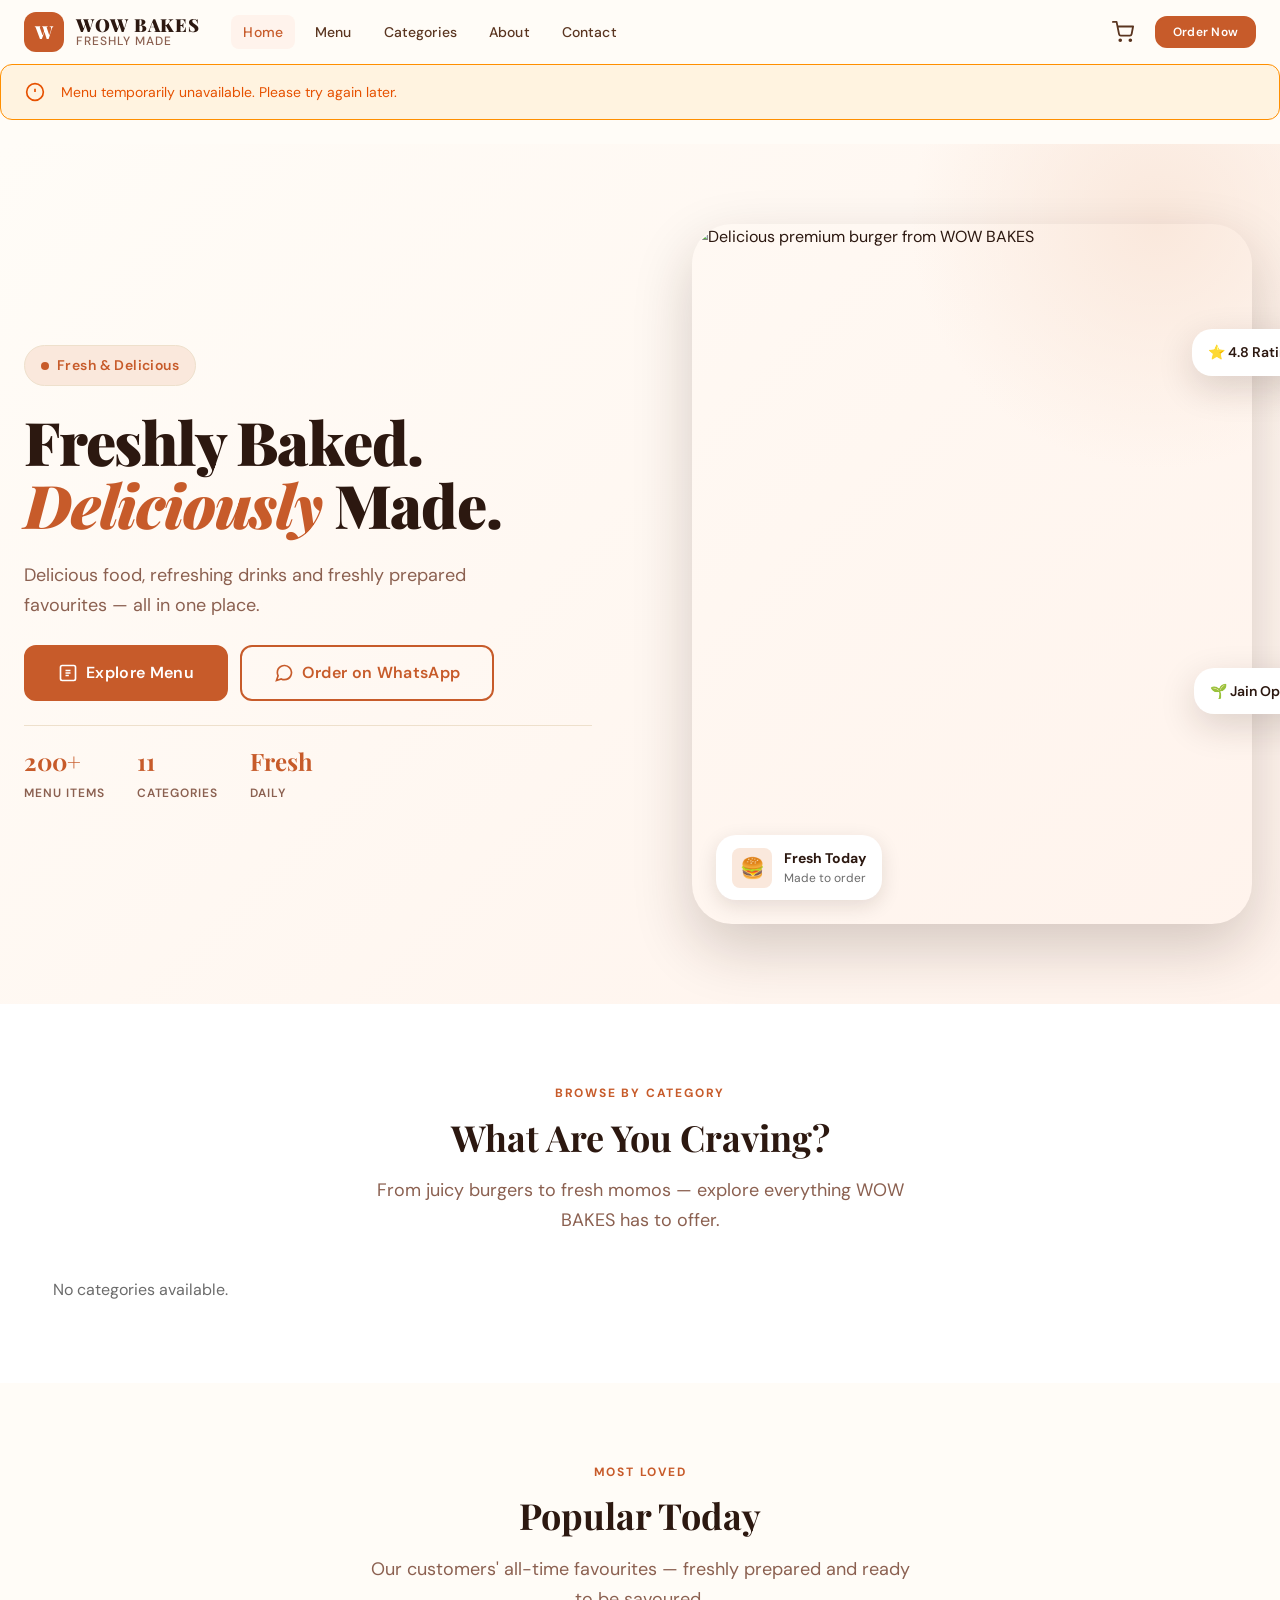
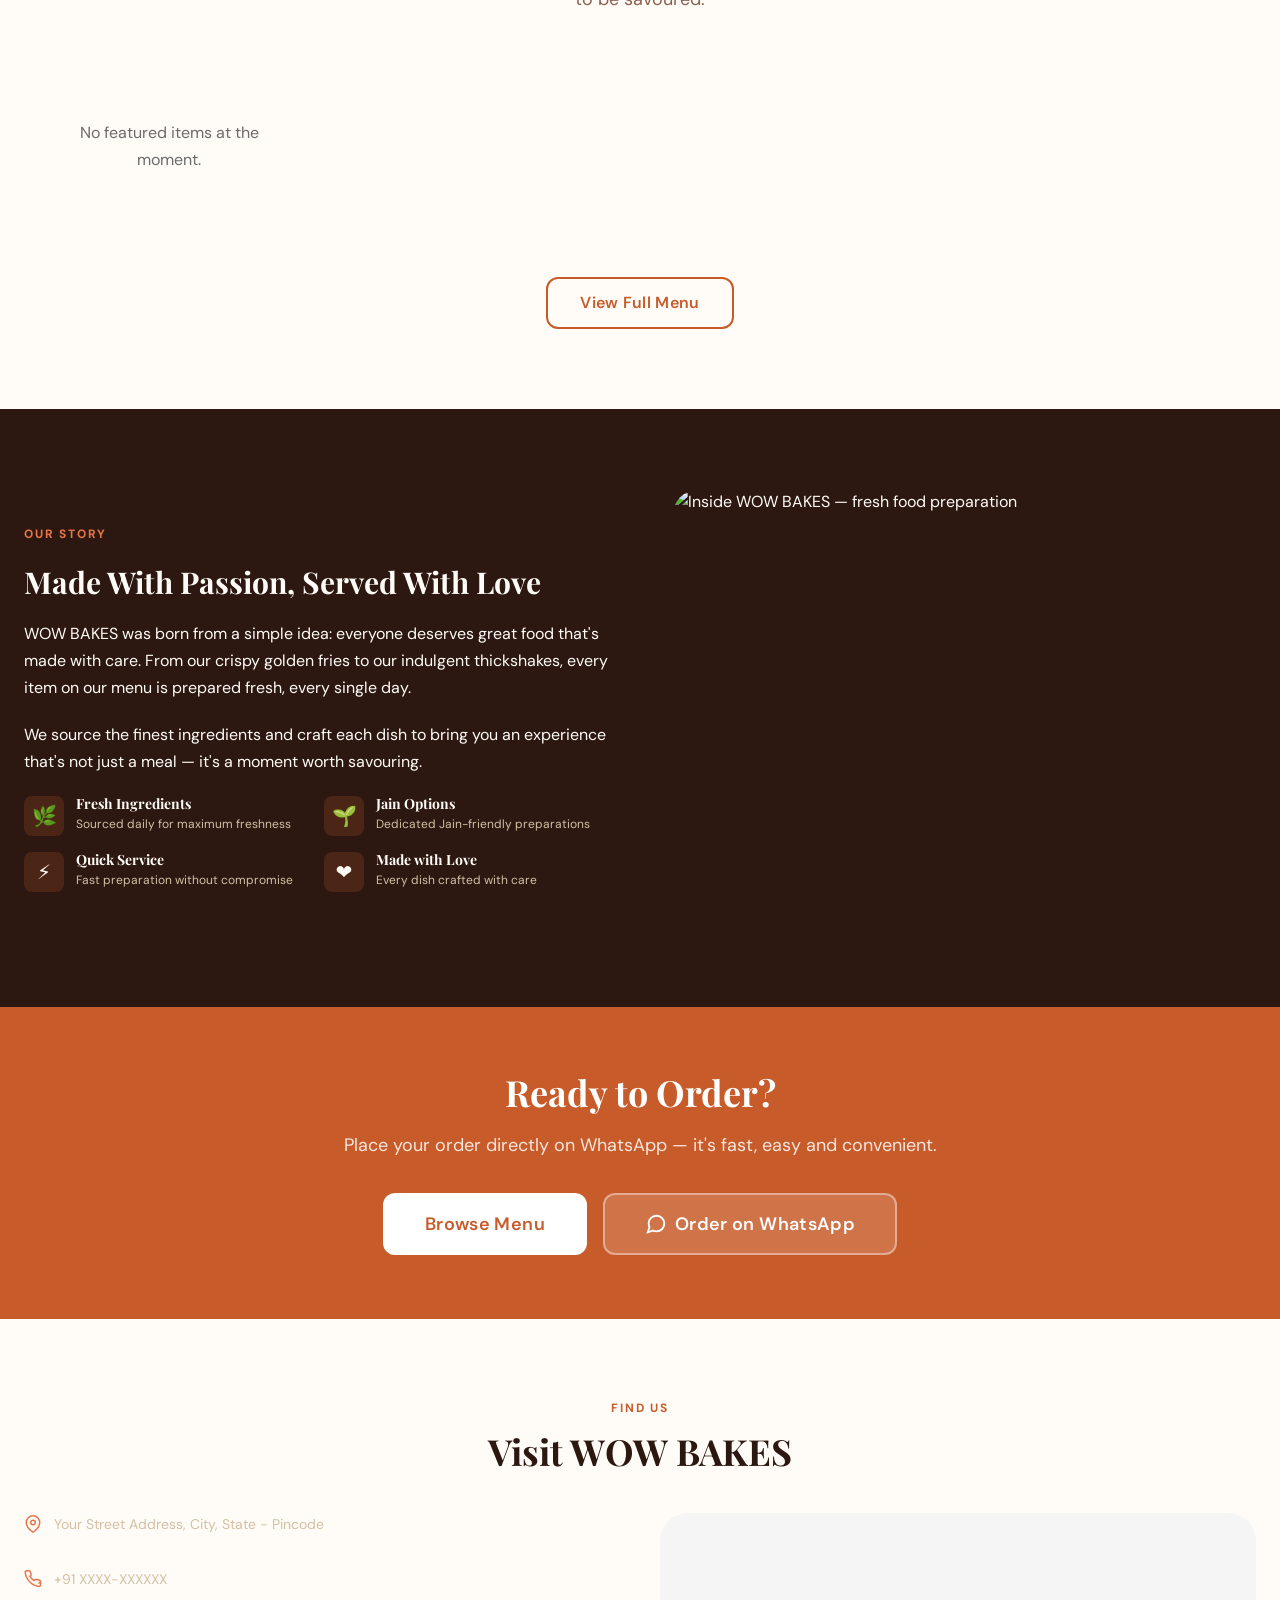
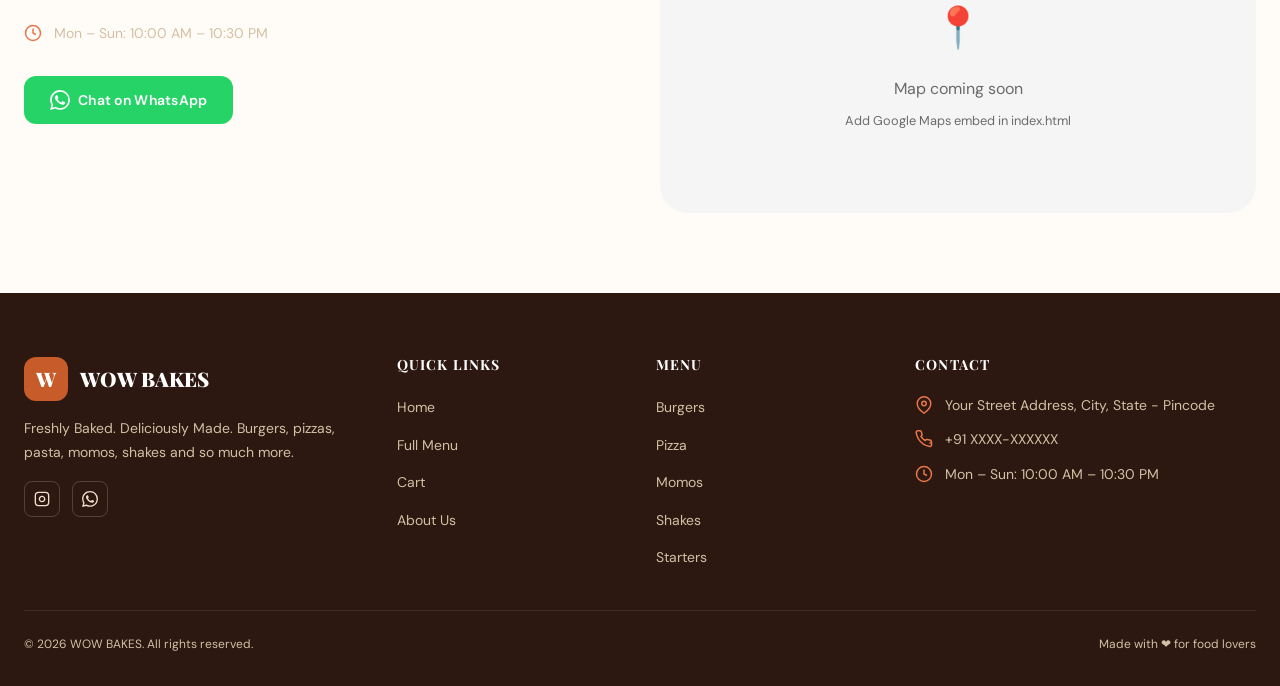
==== index.html @ cf8bf547 "Initial commit — WOW BAKES premium food ordering website - Homepage with hero, featured products, ca" ====
<!DOCTYPE html>
<html lang="en">
<head>
  <meta charset="UTF-8">
  <meta name="viewport" content="width=device-width, initial-scale=1.0">
  <title>WOW BAKES | Fresh Food & Bakery</title>
  <meta name="description" content="Explore delicious burgers, pizzas, pasta, sandwiches, starters, momos, shakes and more at WOW BAKES. Freshly baked and deliciously made.">
  <meta name="theme-color" content="#C75B2A">

  <!-- Open Graph -->
  <meta property="og:title" content="WOW BAKES | Fresh Food & Bakery">
  <meta property="og:description" content="Explore delicious burgers, pizzas, pasta, sandwiches, starters, momos, shakes and more at WOW BAKES.">
  <meta property="og:type" content="restaurant">
  <meta property="og:url" content="https://wowbakes.in">
  <meta property="og:image" content="https://images.unsplash.com/photo-1568901346375-23c9450c58cd?w=1200">
  <meta property="og:site_name" content="WOW BAKES">

  <!-- Twitter Card -->
  <meta name="twitter:card" content="summary_large_image">
  <meta name="twitter:title" content="WOW BAKES | Fresh Food & Bakery">
  <meta name="twitter:description" content="Freshly Baked. Deliciously Made.">

  <!-- Favicon -->
  <link rel="icon" type="image/svg+xml" href="assets/logo/favicon.svg">

  <!-- Preconnect for fonts -->
  <link rel="preconnect" href="https://fonts.googleapis.com">
  <link rel="preconnect" href="https://fonts.gstatic.com" crossorigin>

  <!-- Stylesheets -->
  <link rel="stylesheet" href="css/style.css">
  <link rel="stylesheet" href="css/components.css">
  <link rel="stylesheet" href="css/responsive.css">

  <!-- Structured Data: LocalBusiness -->
  <script type="application/ld+json">
  {
    "@context": "https://schema.org",
    "@type": ["Restaurant", "LocalBusiness"],
    "name": "WOW BAKES",
    "description": "Freshly Baked. Deliciously Made. Explore delicious burgers, pizzas, pasta, sandwiches, starters, momos, shakes and more.",
    "url": "https://wowbakes.in",
    "telephone": "+91XXXXXXXXXX",
    "address": {
      "@type": "PostalAddress",
      "streetAddress": "Your Street Address",
      "addressLocality": "Your City",
      "addressRegion": "Your State",
      "postalCode": "XXXXXX",
      "addressCountry": "IN"
    },
    "openingHoursSpecification": {
      "@type": "OpeningHoursSpecification",
      "dayOfWeek": ["Monday","Tuesday","Wednesday","Thursday","Friday","Saturday","Sunday"],
      "opens": "10:00",
      "closes": "22:30"
    },
    "servesCuisine": ["Indian","Continental","Fast Food"],
    "priceRange": "₹₹",
    "hasMenu": "https://wowbakes.in/menu.html"
  }
  </script>
</head>
<body class="has-bottom-nav">

  <!-- ====================================================
       NAVIGATION
       ==================================================== -->
  <header class="site-header" id="site-header" role="banner">
    <div class="container">
      <nav class="nav-inner" aria-label="Main navigation">

        <!-- Logo -->
        <a href="index.html" class="nav-logo" aria-label="WOW BAKES - Home">
          <div class="nav-logo-mark" aria-hidden="true">W</div>
          <div class="nav-logo-text">
            <span class="nav-logo-name">WOW BAKES</span>
            <span class="nav-logo-tagline">Freshly Made</span>
          </div>
        </a>

        <!-- Desktop Nav Links -->
        <ul class="nav-links" role="list">
          <li><a href="index.html" class="nav-link active" aria-current="page">Home</a></li>
          <li><a href="menu.html" class="nav-link">Menu</a></li>
          <li><a href="menu.html#categories" class="nav-link">Categories</a></li>
          <li><a href="index.html#about" class="nav-link">About</a></li>
          <li><a href="index.html#contact" class="nav-link">Contact</a></li>
        </ul>

        <!-- Nav Actions -->
        <div class="nav-actions">
          <a href="cart.html" class="nav-cart-btn" aria-label="Shopping cart">
            <svg width="22" height="22" viewBox="0 0 24 24" fill="none" stroke="currentColor" stroke-width="2" stroke-linecap="round" stroke-linejoin="round" aria-hidden="true">
              <circle cx="9" cy="21" r="1"/><circle cx="20" cy="21" r="1"/>
              <path d="M1 1h4l2.68 13.39a2 2 0 0 0 2 1.61h9.72a2 2 0 0 0 2-1.61L23 6H6"/>
            </svg>
            <span class="cart-badge" id="nav-cart-count" aria-label="items in cart">0</span>
          </a>
          <a href="menu.html" class="btn btn-primary btn-sm">Order Now</a>
          <!-- Hamburger (mobile) -->
          <button class="hamburger-btn" id="hamburger-btn" aria-label="Open menu" aria-expanded="false" aria-controls="mobile-drawer">
            <span></span><span></span><span></span>
          </button>
        </div>

      </nav>
    </div>
  </header>

  <!-- Mobile Drawer -->
  <div class="mobile-drawer" id="mobile-drawer" role="dialog" aria-modal="true" aria-label="Navigation menu" hidden>
    <div class="mobile-drawer-overlay" id="drawer-overlay"></div>
    <div class="mobile-drawer-panel">
      <button class="mobile-drawer-close" id="drawer-close" aria-label="Close menu">
        <svg width="20" height="20" viewBox="0 0 24 24" fill="none" stroke="currentColor" stroke-width="2" stroke-linecap="round" stroke-linejoin="round"><line x1="18" y1="6" x2="6" y2="18"/><line x1="6" y1="6" x2="18" y2="18"/></svg>
      </button>
      <div style="height: 48px;"></div>
      <a href="index.html" class="mobile-nav-link active">
        <svg width="20" height="20" viewBox="0 0 24 24" fill="none" stroke="currentColor" stroke-width="2"><path d="M3 9l9-7 9 7v11a2 2 0 0 1-2 2H5a2 2 0 0 1-2-2z"/><polyline points="9 22 9 12 15 12 15 22"/></svg>
        Home
      </a>
      <a href="menu.html" class="mobile-nav-link">
        <svg width="20" height="20" viewBox="0 0 24 24" fill="none" stroke="currentColor" stroke-width="2"><path d="M14.5 10c-.83 0-1.5-.67-1.5-1.5v-5c0-.83.67-1.5 1.5-1.5s1.5.67 1.5 1.5v5c0 .83-.67 1.5-1.5 1.5z"/><path d="M20.5 10H19V8.5c0-.83.67-1.5 1.5-1.5s1.5.67 1.5 1.5-.67 1.5-1.5 1.5z"/><path d="M9.5 14.5c.83 0 1.5.67 1.5 1.5v5c0 .83-.67 1.5-1.5 1.5S8 21.83 8 21v-5c0-.83.67-1.5 1.5-1.5z"/><path d="M3.5 14H5v1.5c0 .83-.67 1.5-1.5 1.5S2 16.33 2 15.5 2.67 14 3.5 14z"/><path d="M14 14.5c0-.83.67-1.5 1.5-1.5h5c.83 0 1.5.67 1.5 1.5s-.67 1.5-1.5 1.5h-5c-.83 0-1.5-.67-1.5-1.5z"/><path d="M15.5 19H14v1.5c0 .83.67 1.5 1.5 1.5s1.5-.67 1.5-1.5-.67-1.5-1.5-1.5z"/><path d="M10 9.5C10 8.67 9.33 8 8.5 8h-5C2.67 8 2 8.67 2 9.5S2.67 11 3.5 11h5c.83 0 1.5-.67 1.5-1.5z"/><path d="M8.5 5H10V3.5C10 2.67 9.33 2 8.5 2S7 2.67 7 3.5 7.67 5 8.5 5z"/></svg>
        Menu
      </a>
      <a href="index.html#about" class="mobile-nav-link">
        <svg width="20" height="20" viewBox="0 0 24 24" fill="none" stroke="currentColor" stroke-width="2"><circle cx="12" cy="12" r="10"/><line x1="12" y1="8" x2="12" y2="12"/><line x1="12" y1="16" x2="12.01" y2="16"/></svg>
        About
      </a>
      <div class="mobile-drawer-divider"></div>
      <a href="cart.html" class="mobile-nav-link">
        <svg width="20" height="20" viewBox="0 0 24 24" fill="none" stroke="currentColor" stroke-width="2"><circle cx="9" cy="21" r="1"/><circle cx="20" cy="21" r="1"/><path d="M1 1h4l2.68 13.39a2 2 0 0 0 2 1.61h9.72a2 2 0 0 0 2-1.61L23 6H6"/></svg>
        Cart
      </a>
      <div class="mobile-drawer-divider"></div>
      <a href="menu.html" class="btn btn-primary btn-full" style="margin-top: 8px; justify-content: center;">Order Now</a>
    </div>
  </div>

  <!-- ====================================================
       MAIN CONTENT
       ==================================================== -->
  <main id="main-content">

    <!-- API Error Banner -->
    <div class="api-error-banner container" id="api-error-banner" hidden role="alert" aria-live="polite">
      <svg width="20" height="20" viewBox="0 0 24 24" fill="none" stroke="currentColor" stroke-width="2"><circle cx="12" cy="12" r="10"/><line x1="12" y1="8" x2="12" y2="12"/><line x1="12" y1="16" x2="12.01" y2="16"/></svg>
      <span id="api-error-message">Menu temporarily unavailable. Please try again later.</span>
    </div>

    <!-- ================================================
         HERO SECTION
         ================================================ -->
    <section class="hero section" id="hero" aria-labelledby="hero-heading">
      <div class="container" style="display:contents;">
        <div class="hero-content container" style="grid-column:1; padding-inline:var(--space-6);">
          <div>
            <span class="hero-label">Fresh &amp; Delicious</span>
          </div>
          <h1 class="hero-headline" id="hero-heading">
            Freshly Baked.<br><span>Deliciously</span> Made.
          </h1>
          <p class="hero-subtext">
            Delicious food, refreshing drinks and freshly prepared favourites — all in one place.
          </p>
          <div class="hero-ctas">
            <a href="menu.html" class="btn btn-primary btn-lg">
              <svg width="20" height="20" viewBox="0 0 24 24" fill="none" stroke="currentColor" stroke-width="2" aria-hidden="true"><rect x="3" y="3" width="18" height="18" rx="2"/><path d="M9 9h6M9 12h6M9 15h4"/></svg>
              Explore Menu
            </a>
            <a href="#" class="btn btn-secondary btn-lg" id="hero-whatsapp-btn">
              <svg width="20" height="20" viewBox="0 0 24 24" fill="none" stroke="currentColor" stroke-width="2" aria-hidden="true"><path d="M21 11.5a8.38 8.38 0 0 1-.9 3.8 8.5 8.5 0 0 1-7.6 4.7 8.38 8.38 0 0 1-3.8-.9L3 21l1.9-5.7a8.38 8.38 0 0 1-.9-3.8 8.5 8.5 0 0 1 4.7-7.6 8.38 8.38 0 0 1 3.8-.9h.5a8.48 8.48 0 0 1 8 8v.5z"/></svg>
              Order on WhatsApp
            </a>
          </div>
          <div class="hero-stats">
            <div class="hero-stat">
              <span class="hero-stat-number">200+</span>
              <span class="hero-stat-label">Menu Items</span>
            </div>
            <div class="hero-stat">
              <span class="hero-stat-number">11</span>
              <span class="hero-stat-label">Categories</span>
            </div>
            <div class="hero-stat">
              <span class="hero-stat-number">Fresh</span>
              <span class="hero-stat-label">Daily</span>
            </div>
          </div>
        </div>

        <div class="hero-image-wrap" style="padding-inline:var(--space-6);">
          <div class="hero-image-frame">
            <img
              src="https://images.unsplash.com/photo-1568901346375-23c9450c58cd?w=800&auto=format&fit=crop&q=80"
              alt="Delicious premium burger from WOW BAKES"
              width="560" height="700"
              fetchpriority="high"
            >
            <div class="hero-image-badge" aria-hidden="true">
              <div class="hero-image-badge-icon">🍔</div>
              <div class="hero-image-badge-text">
                <span class="hero-image-badge-main">Fresh Today</span>
                <span class="hero-image-badge-sub">Made to order</span>
              </div>
            </div>
          </div>
          <div class="hero-float-card hero-float-1" aria-hidden="true">⭐ 4.8 Rating</div>
          <div class="hero-float-card hero-float-2" aria-hidden="true">🌱 Jain Options</div>
        </div>
      </div>
    </section>

    <!-- ================================================
         FEATURED CATEGORIES
         ================================================ -->
    <section class="section categories-section" id="categories" aria-labelledby="categories-heading">
      <div class="container">
        <div class="section-header reveal">
          <span class="section-label">Browse by Category</span>
          <h2 id="categories-heading">What Are You Craving?</h2>
          <p>From juicy burgers to fresh momos — explore everything WOW BAKES has to offer.</p>
        </div>

        <!-- Category grid populated by JS -->
        <div class="categories-grid" id="home-categories-grid" aria-label="Menu categories" role="list">
          <!-- Skeleton cards -->
          <div class="skeleton skeleton-card" style="aspect-ratio:3/4;" aria-hidden="true"></div>
          <div class="skeleton skeleton-card" style="aspect-ratio:3/4;" aria-hidden="true"></div>
          <div class="skeleton skeleton-card" style="aspect-ratio:3/4;" aria-hidden="true"></div>
          <div class="skeleton skeleton-card" style="aspect-ratio:3/4;" aria-hidden="true"></div>
          <div class="skeleton skeleton-card" style="aspect-ratio:3/4;" aria-hidden="true"></div>
        </div>
      </div>
    </section>

    <!-- ================================================
         FEATURED PRODUCTS
         ================================================ -->
    <section class="section featured-section" id="popular" aria-labelledby="popular-heading">
      <div class="container">
        <div class="section-header reveal">
          <span class="section-label">Most Loved</span>
          <h2 id="popular-heading">Popular Today</h2>
          <p>Our customers' all-time favourites — freshly prepared and ready to be savoured.</p>
        </div>

        <div class="products-grid" id="featured-products-grid" aria-label="Featured products">
          <!-- Populated by JS -->
          <div class="skeleton skeleton-card" aria-hidden="true"></div>
          <div class="skeleton skeleton-card" aria-hidden="true"></div>
          <div class="skeleton skeleton-card" aria-hidden="true"></div>
          <div class="skeleton skeleton-card" aria-hidden="true"></div>
        </div>

        <div style="text-align:center; margin-top: var(--space-10);">
          <a href="menu.html" class="btn btn-secondary btn-lg">View Full Menu</a>
        </div>
      </div>
    </section>

    <!-- ================================================
         ABOUT STRIP
         ================================================ -->
    <section class="about-strip section" id="about" aria-labelledby="about-heading">
      <div class="container">
        <div class="about-content">
          <div class="about-text reveal">
            <span class="section-label">Our Story</span>
            <h2 id="about-heading">Made With Passion, Served With Love</h2>
            <p>
              WOW BAKES was born from a simple idea: everyone deserves great food that's
              made with care. From our crispy golden fries to our indulgent thickshakes,
              every item on our menu is prepared fresh, every single day.
            </p>
            <p>
              We source the finest ingredients and craft each dish to bring you an experience
              that's not just a meal — it's a moment worth savouring.
            </p>
            <div class="about-features">
              <div class="about-feature">
                <div class="about-feature-icon">🌿</div>
                <div class="about-feature-text">
                  <h4>Fresh Ingredients</h4>
                  <p>Sourced daily for maximum freshness</p>
                </div>
              </div>
              <div class="about-feature">
                <div class="about-feature-icon">🌱</div>
                <div class="about-feature-text">
                  <h4>Jain Options</h4>
                  <p>Dedicated Jain-friendly preparations</p>
                </div>
              </div>
              <div class="about-feature">
                <div class="about-feature-icon">⚡</div>
                <div class="about-feature-text">
                  <h4>Quick Service</h4>
                  <p>Fast preparation without compromise</p>
                </div>
              </div>
              <div class="about-feature">
                <div class="about-feature-icon">❤️</div>
                <div class="about-feature-text">
                  <h4>Made with Love</h4>
                  <p>Every dish crafted with care</p>
                </div>
              </div>
            </div>
          </div>
          <div class="about-image reveal reveal-delay-2">
            <img
              src="https://images.unsplash.com/photo-1555396273-367ea4eb4db5?w=700&auto=format&fit=crop&q=80"
              alt="Inside WOW BAKES — fresh food preparation"
              width="560" height="420"
              loading="lazy"
            >
          </div>
        </div>
      </div>
    </section>

    <!-- ================================================
         CTA BANNER
         ================================================ -->
    <section class="cta-banner" aria-label="Order on WhatsApp">
      <div class="container">
        <h2 class="reveal">Ready to Order?</h2>
        <p class="reveal reveal-delay-1">
          Place your order directly on WhatsApp — it's fast, easy and convenient.
        </p>
        <div class="reveal reveal-delay-2" style="display:flex; gap:1rem; justify-content:center; flex-wrap:wrap;">
          <a href="menu.html" class="btn btn-white btn-xl">Browse Menu</a>
          <a href="#" class="btn btn-dark btn-xl" id="cta-whatsapp-btn" style="background:rgba(255,255,255,0.15); color:#fff; border-color:rgba(255,255,255,0.4);">
            <svg width="22" height="22" viewBox="0 0 24 24" fill="none" stroke="currentColor" stroke-width="2" aria-hidden="true"><path d="M21 11.5a8.38 8.38 0 0 1-.9 3.8 8.5 8.5 0 0 1-7.6 4.7 8.38 8.38 0 0 1-3.8-.9L3 21l1.9-5.7a8.38 8.38 0 0 1-.9-3.8 8.5 8.5 0 0 1 4.7-7.6 8.38 8.38 0 0 1 3.8-.9h.5a8.48 8.48 0 0 1 8 8v.5z"/></svg>
            Order on WhatsApp
          </a>
        </div>
      </div>
    </section>

    <!-- ================================================
         CONTACT / LOCATION
         ================================================ -->
    <section class="section" id="contact" aria-labelledby="contact-heading" style="background: var(--cream-light);">
      <div class="container">
        <div class="section-header reveal">
          <span class="section-label">Find Us</span>
          <h2 id="contact-heading">Visit WOW BAKES</h2>
        </div>
        <div style="display:grid; grid-template-columns: 1fr 1fr; gap: var(--space-10); align-items:start;">
          <div class="reveal" style="display:flex; flex-direction:column; gap:var(--space-5);">
            <div class="footer-contact-item">
              <svg class="footer-contact-icon" viewBox="0 0 24 24" fill="none" stroke="currentColor" stroke-width="2"><path d="M21 10c0 7-9 13-9 13s-9-6-9-13a9 9 0 0 1 18 0z"/><circle cx="12" cy="10" r="3"/></svg>
              <span id="contact-address">Your Address Here</span>
            </div>
            <div class="footer-contact-item">
              <svg class="footer-contact-icon" viewBox="0 0 24 24" fill="none" stroke="currentColor" stroke-width="2"><path d="M22 16.92v3a2 2 0 0 1-2.18 2 19.79 19.79 0 0 1-8.63-3.07A19.5 19.5 0 0 1 4.69 12 19.79 19.79 0 0 1 1.61 3.18 2 2 0 0 1 3.6 1h3a2 2 0 0 1 2 1.72c.127.96.361 1.903.7 2.81a2 2 0 0 1-.45 2.11L7.91 8.6a16 16 0 0 0 5.49 5.49l.94-.94a2 2 0 0 1 2.11-.45c.907.339 1.85.573 2.81.7A2 2 0 0 1 21 16.92z"/></svg>
              <a href="tel:+91XXXXXXXXXX" id="contact-phone">+91 XXXX-XXXXXX</a>
            </div>
            <div class="footer-contact-item">
              <svg class="footer-contact-icon" viewBox="0 0 24 24" fill="none" stroke="currentColor" stroke-width="2"><circle cx="12" cy="12" r="10"/><polyline points="12 6 12 12 16 14"/></svg>
              <span id="contact-hours">Mon–Sun: 10:00 AM – 10:30 PM</span>
            </div>
            <a href="#" class="btn btn-whatsapp" id="contact-whatsapp-btn" style="width:fit-content;">
              <svg width="20" height="20" viewBox="0 0 24 24" fill="currentColor" aria-hidden="true"><path d="M17.472 14.382c-.297-.149-1.758-.867-2.03-.967-.273-.099-.471-.148-.67.15-.197.297-.767.966-.94 1.164-.173.199-.347.223-.644.075-.297-.15-1.255-.463-2.39-1.475-.883-.788-1.48-1.761-1.653-2.059-.173-.297-.018-.458.13-.606.134-.133.298-.347.446-.52.149-.174.198-.298.298-.497.099-.198.05-.371-.025-.52-.075-.149-.669-1.612-.916-2.207-.242-.579-.487-.5-.669-.51-.173-.008-.371-.01-.57-.01-.198 0-.52.074-.792.372-.272.297-1.04 1.016-1.04 2.479 0 1.462 1.065 2.875 1.213 3.074.149.198 2.096 3.2 5.077 4.487.709.306 1.262.489 1.694.625.712.227 1.36.195 1.871.118.571-.085 1.758-.719 2.006-1.413.248-.694.248-1.289.173-1.413-.074-.124-.272-.198-.57-.347m-5.421 7.403h-.004a9.87 9.87 0 0 1-5.031-1.378l-.361-.214-3.741.982.998-3.648-.235-.374a9.86 9.86 0 0 1-1.51-5.26c.001-5.45 4.436-9.884 9.888-9.884 2.64 0 5.122 1.03 6.988 2.898a9.825 9.825 0 0 1 2.893 6.994c-.003 5.45-4.437 9.884-9.885 9.884m8.413-18.297A11.815 11.815 0 0 0 12.05 0C5.495 0 .16 5.335.157 11.892c0 2.096.547 4.142 1.588 5.945L.057 24l6.305-1.654a11.882 11.882 0 0 0 5.683 1.448h.005c6.554 0 11.89-5.335 11.893-11.893a11.821 11.821 0 0 0-3.48-8.413z"/></svg>
              Chat on WhatsApp
            </a>
          </div>
          <div class="reveal reveal-delay-2" style="border-radius:var(--radius-xl); overflow:hidden; height:300px; background:var(--grey-light); display:flex; align-items:center; justify-content:center; color:var(--grey-text);">
            <!-- Replace with Google Maps embed -->
            <div style="text-align:center; padding: 2rem;">
              <div style="font-size:40px; margin-bottom:1rem;">📍</div>
              <p style="color:var(--grey-text);">Map coming soon</p>
              <p style="font-size:0.8rem; color:var(--grey-text); margin-top:0.5rem;">Add Google Maps embed in index.html</p>
            </div>
          </div>
        </div>
      </div>
    </section>

  </main>

  <!-- ====================================================
       FOOTER
       ==================================================== -->
  <footer class="site-footer" id="site-footer" role="contentinfo">
    <div class="container">
      <div class="footer-grid">
        <div class="footer-brand">
          <div class="footer-logo">
            <div class="footer-logo-mark" aria-hidden="true">W</div>
            <span class="footer-logo-name">WOW BAKES</span>
          </div>
          <p class="footer-description">
            Freshly Baked. Deliciously Made. Burgers, pizzas, pasta, momos, shakes and so much more.
          </p>
          <div class="footer-social" aria-label="Social media links">
            <a href="#" class="footer-social-link" aria-label="Instagram" id="footer-instagram">
              <svg width="16" height="16" viewBox="0 0 24 24" fill="none" stroke="currentColor" stroke-width="2"><rect x="2" y="2" width="20" height="20" rx="5" ry="5"/><path d="M16 11.37A4 4 0 1 1 12.63 8 4 4 0 0 1 16 11.37z"/><line x1="17.5" y1="6.5" x2="17.51" y2="6.5"/></svg>
            </a>
            <a href="#" class="footer-social-link" aria-label="WhatsApp" id="footer-whatsapp">
              <svg width="16" height="16" viewBox="0 0 24 24" fill="currentColor"><path d="M17.472 14.382c-.297-.149-1.758-.867-2.03-.967-.273-.099-.471-.148-.67.15-.197.297-.767.966-.94 1.164-.173.199-.347.223-.644.075-.297-.15-1.255-.463-2.39-1.475-.883-.788-1.48-1.761-1.653-2.059-.173-.297-.018-.458.13-.606.134-.133.298-.347.446-.52.149-.174.198-.298.298-.497.099-.198.05-.371-.025-.52-.075-.149-.669-1.612-.916-2.207-.242-.579-.487-.5-.669-.51-.173-.008-.371-.01-.57-.01-.198 0-.52.074-.792.372-.272.297-1.04 1.016-1.04 2.479 0 1.462 1.065 2.875 1.213 3.074.149.198 2.096 3.2 5.077 4.487.709.306 1.262.489 1.694.625.712.227 1.36.195 1.871.118.571-.085 1.758-.719 2.006-1.413.248-.694.248-1.289.173-1.413-.074-.124-.272-.198-.57-.347m-5.421 7.403h-.004a9.87 9.87 0 0 1-5.031-1.378l-.361-.214-3.741.982.998-3.648-.235-.374a9.86 9.86 0 0 1-1.51-5.26c.001-5.45 4.436-9.884 9.888-9.884 2.64 0 5.122 1.03 6.988 2.898a9.825 9.825 0 0 1 2.893 6.994c-.003 5.45-4.437 9.884-9.885 9.884m8.413-18.297A11.815 11.815 0 0 0 12.05 0C5.495 0 .16 5.335.157 11.892c0 2.096.547 4.142 1.588 5.945L.057 24l6.305-1.654a11.882 11.882 0 0 0 5.683 1.448h.005c6.554 0 11.89-5.335 11.893-11.893a11.821 11.821 0 0 0-3.48-8.413z"/></svg>
            </a>
          </div>
        </div>

        <div class="footer-col">
          <h4>Quick Links</h4>
          <nav aria-label="Footer navigation">
            <ul class="footer-links" role="list">
              <li><a href="index.html">Home</a></li>
              <li><a href="menu.html">Full Menu</a></li>
              <li><a href="cart.html">Cart</a></li>
              <li><a href="index.html#about">About Us</a></li>
            </ul>
          </nav>
        </div>

        <div class="footer-col">
          <h4>Menu</h4>
          <nav aria-label="Menu categories">
            <ul class="footer-links" role="list">
              <li><a href="menu.html?category=Burgers">Burgers</a></li>
              <li><a href="menu.html?category=Pizza">Pizza</a></li>
              <li><a href="menu.html?category=Momos">Momos</a></li>
              <li><a href="menu.html?category=Milkshakes">Shakes</a></li>
              <li><a href="menu.html?category=Starters">Starters</a></li>
            </ul>
          </nav>
        </div>

        <div class="footer-col">
          <h4>Contact</h4>
          <address style="font-style:normal;">
            <div class="footer-contact-item">
              <svg class="footer-contact-icon" viewBox="0 0 24 24" fill="none" stroke="currentColor" stroke-width="2"><path d="M21 10c0 7-9 13-9 13s-9-6-9-13a9 9 0 0 1 18 0z"/><circle cx="12" cy="10" r="3"/></svg>
              <span id="footer-address">Your Address</span>
            </div>
            <div class="footer-contact-item">
              <svg class="footer-contact-icon" viewBox="0 0 24 24" fill="none" stroke="currentColor" stroke-width="2"><path d="M22 16.92v3a2 2 0 0 1-2.18 2 19.79 19.79 0 0 1-8.63-3.07A19.5 19.5 0 0 1 4.69 12 19.79 19.79 0 0 1 1.61 3.18 2 2 0 0 1 3.6 1h3a2 2 0 0 1 2 1.72c.127.96.361 1.903.7 2.81a2 2 0 0 1-.45 2.11L7.91 8.6a16 16 0 0 0 5.49 5.49l.94-.94a2 2 0 0 1 2.11-.45c.907.339 1.85.573 2.81.7A2 2 0 0 1 21 16.92z"/></svg>
              <a href="tel:+91XXXXXXXXXX" id="footer-phone">+91 XXXX-XXXXXX</a>
            </div>
            <div class="footer-contact-item">
              <svg class="footer-contact-icon" viewBox="0 0 24 24" fill="none" stroke="currentColor" stroke-width="2"><circle cx="12" cy="12" r="10"/><polyline points="12 6 12 12 16 14"/></svg>
              <span id="footer-hours">Mon–Sun: 10:00 AM – 10:30 PM</span>
            </div>
          </address>
        </div>
      </div>

      <div class="footer-divider"></div>
      <div class="footer-bottom">
        <span>© <span id="footer-year">2025</span> WOW BAKES. All rights reserved.</span>
        <span>Made with ❤️ for food lovers</span>
      </div>
    </div>
  </footer>

  <!-- Mobile Bottom Navigation -->
  <nav class="mobile-bottom-nav" aria-label="Mobile navigation">
    <div class="mobile-bottom-nav-inner">
      <a href="index.html" class="mobile-nav-item active" aria-current="page" aria-label="Home">
        <svg viewBox="0 0 24 24" fill="none" stroke="currentColor" stroke-width="2"><path d="M3 9l9-7 9 7v11a2 2 0 0 1-2 2H5a2 2 0 0 1-2-2z"/><polyline points="9 22 9 12 15 12 15 22"/></svg>
        Home
      </a>
      <a href="menu.html" class="mobile-nav-item" aria-label="Menu">
        <svg viewBox="0 0 24 24" fill="none" stroke="currentColor" stroke-width="2"><line x1="8" y1="6" x2="21" y2="6"/><line x1="8" y1="12" x2="21" y2="12"/><line x1="8" y1="18" x2="21" y2="18"/><line x1="3" y1="6" x2="3.01" y2="6"/><line x1="3" y1="12" x2="3.01" y2="12"/><line x1="3" y1="18" x2="3.01" y2="18"/></svg>
        Menu
      </a>
      <a href="menu.html" class="mobile-nav-item" aria-label="Search">
        <svg viewBox="0 0 24 24" fill="none" stroke="currentColor" stroke-width="2"><circle cx="11" cy="11" r="8"/><line x1="21" y1="21" x2="16.65" y2="16.65"/></svg>
        Search
      </a>
      <a href="cart.html" class="mobile-nav-item" aria-label="Cart">
        <div class="mobile-nav-cart-wrap">
          <svg viewBox="0 0 24 24" fill="none" stroke="currentColor" stroke-width="2"><circle cx="9" cy="21" r="1"/><circle cx="20" cy="21" r="1"/><path d="M1 1h4l2.68 13.39a2 2 0 0 0 2 1.61h9.72a2 2 0 0 0 2-1.61L23 6H6"/></svg>
          <span class="cart-badge" id="mobile-cart-count" aria-hidden="true">0</span>
        </div>
        Cart
      </a>
    </div>
  </nav>

  <!-- Toast Container -->
  <div class="toast-container" id="toast-container" aria-live="polite" aria-atomic="true"></div>

  <!-- Scripts -->
  <script src="js/config.js"></script>
  <script src="js/data.js"></script>
  <script src="js/api.js"></script>
  <script src="js/cart.js"></script>
  <script src="js/app.js"></script>
</body>
</html>
---- css/style.css ----
/* ============================================================
   WOW BAKES — Main Stylesheet
   Design System: CSS Custom Properties, Reset, Typography,
   Layout Primitives, Header, Hero, Sections, Footer
   ============================================================ */

/* ----------------------------------------------------------
   1. Google Fonts Import
   ---------------------------------------------------------- */
@import url('https://fonts.googleapis.com/css2?family=Playfair+Display:ital,wght@0,400;0,600;0,700;0,900;1,400;1,600&family=DM+Sans:ital,opsz,wght@0,9..40,300;0,9..40,400;0,9..40,500;0,9..40,600;0,9..40,700;1,9..40,400&display=swap');

/* ----------------------------------------------------------
   2. CSS Custom Properties (Design Tokens)
   ---------------------------------------------------------- */
:root {
  /* Brand Palette */
  --burnt-orange:    #C75B2A;
  --orange-light:    #E8764A;
  --orange-dark:     #A0421A;
  --orange-xdark:    #7A3010;
  --orange-pale:     #FAE8DC;
  --orange-subtle:   #FFF3EC;

  /* Neutrals */
  --cream:           #FDF6EE;
  --cream-light:     #FFFCF7;
  --cream-dark:      #EEE0CC;
  --cream-xdark:     #D4BFA4;
  --brown-deep:      #2C1810;
  --brown-mid:       #5A3520;
  --brown-light:     #8B6050;
  --charcoal:        #1E1E1E;
  --white:           #FFFFFF;
  --off-white:       #FAFAFA;
  --grey-light:      #F5F5F5;
  --grey-mid:        #E0E0E0;
  --grey-text:       #6B6B6B;

  /* Semantic */
  --green-veg:       #2E7D32;
  --green-veg-bg:    #E8F5E9;
  --green-jain:      #1B5E20;
  --green-jain-bg:   #F1F8E9;
  --red-spicy:       #C62828;
  --red-spicy-bg:    #FFEBEE;
  --blue-info:       #1565C0;
  --blue-info-bg:    #E3F2FD;
  --amber-offer:     #E65100;
  --amber-offer-bg:  #FFF3E0;

  /* Typography */
  --font-display:    'Playfair Display', Georgia, 'Times New Roman', serif;
  --font-body:       'DM Sans', system-ui, -apple-system, BlinkMacSystemFont, 'Segoe UI', sans-serif;

  /* Font Scale */
  --text-xs:    0.75rem;    /*  12px */
  --text-sm:    0.875rem;   /*  14px */
  --text-base:  1rem;       /*  16px */
  --text-lg:    1.125rem;   /*  18px */
  --text-xl:    1.25rem;    /*  20px */
  --text-2xl:   1.5rem;     /*  24px */
  --text-3xl:   1.875rem;   /*  30px */
  --text-4xl:   2.25rem;    /*  36px */
  --text-5xl:   3rem;       /*  48px */
  --text-6xl:   3.75rem;    /*  60px */

  /* Spacing Scale */
  --space-1:    0.25rem;    /*   4px */
  --space-2:    0.5rem;     /*   8px */
  --space-3:    0.75rem;    /*  12px */
  --space-4:    1rem;       /*  16px */
  --space-5:    1.25rem;    /*  20px */
  --space-6:    1.5rem;     /*  24px */
  --space-8:    2rem;       /*  32px */
  --space-10:   2.5rem;     /*  40px */
  --space-12:   3rem;       /*  48px */
  --space-16:   4rem;       /*  64px */
  --space-20:   5rem;       /*  80px */
  --space-24:   6rem;       /*  96px */

  /* Border Radius */
  --radius-xs:   4px;
  --radius-sm:   8px;
  --radius-md:   12px;
  --radius-lg:   20px;
  --radius-xl:   28px;
  --radius-2xl:  40px;
  --radius-pill: 9999px;

  /* Shadows */
  --shadow-xs:   0 1px 3px rgba(44, 24, 16, 0.06);
  --shadow-sm:   0 2px 8px rgba(44, 24, 16, 0.08);
  --shadow-md:   0 6px 20px rgba(44, 24, 16, 0.12);
  --shadow-lg:   0 12px 36px rgba(44, 24, 16, 0.16);
  --shadow-xl:   0 24px 60px rgba(44, 24, 16, 0.20);
  --shadow-inset: inset 0 2px 8px rgba(44, 24, 16, 0.08);

  /* Transitions */
  --ease:        cubic-bezier(0.2, 0.8, 0.2, 1);
  --ease-in:     cubic-bezier(0.4, 0, 1, 1);
  --ease-out:    cubic-bezier(0, 0, 0.2, 1);
  --t-fast:      0.15s var(--ease);
  --t-base:      0.25s var(--ease);
  --t-slow:      0.4s var(--ease);
  --t-modal:     0.35s var(--ease-out);

  /* Z-Index Scale */
  --z-base:      1;
  --z-above:     10;
  --z-nav:       100;
  --z-overlay:   200;
  --z-modal:     300;
  --z-toast:     400;

  /* Layout */
  --container-max:   1280px;
  --container-gutter: var(--space-6);
  --nav-height:      64px;
  --mobile-nav-height: 64px;
}

/* ----------------------------------------------------------
   3. CSS Reset
   ---------------------------------------------------------- */
*, *::before, *::after {
  box-sizing: border-box;
  margin: 0;
  padding: 0;
}

html {
  font-size: 16px;
  scroll-behavior: smooth;
  -webkit-text-size-adjust: 100%;
}

body {
  font-family: var(--font-body);
  font-size: var(--text-base);
  line-height: 1.6;
  color: var(--brown-deep);
  background-color: var(--cream-light);
  -webkit-font-smoothing: antialiased;
  -moz-osx-font-smoothing: grayscale;
  overflow-x: hidden;
}

/* Padding for mobile bottom nav */
body.has-bottom-nav {
  padding-bottom: var(--mobile-nav-height);
}

img, video, svg {
  display: block;
  max-width: 100%;
}

a {
  color: inherit;
  text-decoration: none;
}

ul, ol {
  list-style: none;
}

button, input, select, textarea {
  font: inherit;
  border: none;
  background: none;
  outline: none;
  cursor: pointer;
}

/* ----------------------------------------------------------
   4. Typography
   ---------------------------------------------------------- */
h1, h2, h3, h4, h5, h6 {
  font-family: var(--font-display);
  font-weight: 700;
  line-height: 1.2;
  color: var(--brown-deep);
}

h1 { font-size: var(--text-4xl); }
h2 { font-size: var(--text-3xl); }
h3 { font-size: var(--text-2xl); }
h4 { font-size: var(--text-xl); }
h5 { font-size: var(--text-lg); }
h6 { font-size: var(--text-base); }

p {
  color: var(--brown-mid);
  line-height: 1.7;
}

.display-text {
  font-family: var(--font-display);
  font-size: var(--text-6xl);
  font-weight: 900;
  letter-spacing: -0.02em;
  line-height: 1.05;
}

.section-label {
  font-family: var(--font-body);
  font-size: var(--text-xs);
  font-weight: 700;
  letter-spacing: 0.15em;
  text-transform: uppercase;
  color: var(--burnt-orange);
}

/* ----------------------------------------------------------
   5. Layout Primitives
   ---------------------------------------------------------- */
.container {
  width: 100%;
  max-width: var(--container-max);
  margin-inline: auto;
  padding-inline: var(--container-gutter);
}

.section {
  padding-block: var(--space-16);
}

.section-header {
  text-align: center;
  margin-bottom: var(--space-10);
}

.section-header .section-label {
  display: block;
  margin-bottom: var(--space-3);
}

.section-header h2 {
  font-size: var(--text-4xl);
  color: var(--brown-deep);
  margin-bottom: var(--space-4);
}

.section-header p {
  font-size: var(--text-lg);
  color: var(--brown-light);
  max-width: 560px;
  margin-inline: auto;
}

/* Grids */
.grid-2 { display: grid; grid-template-columns: repeat(2, 1fr); gap: var(--space-6); }
.grid-3 { display: grid; grid-template-columns: repeat(3, 1fr); gap: var(--space-6); }
.grid-4 { display: grid; grid-template-columns: repeat(4, 1fr); gap: var(--space-6); }

/* Flex helpers */
.flex         { display: flex; }
.flex-center  { display: flex; align-items: center; justify-content: center; }
.flex-between { display: flex; align-items: center; justify-content: space-between; }
.flex-gap-2   { gap: var(--space-2); }
.flex-gap-3   { gap: var(--space-3); }
.flex-gap-4   { gap: var(--space-4); }

/* ----------------------------------------------------------
   6. Navigation
   ---------------------------------------------------------- */
.site-header {
  position: sticky;
  top: 0;
  z-index: var(--z-nav);
  background-color: var(--cream-light);
  border-bottom: 1px solid transparent;
  transition: border-color var(--t-base), box-shadow var(--t-base), background-color var(--t-base);
  height: var(--nav-height);
}

.site-header.scrolled {
  background-color: var(--white);
  border-bottom-color: var(--cream-dark);
  box-shadow: var(--shadow-sm);
}

.nav-inner {
  display: flex;
  align-items: center;
  justify-content: space-between;
  height: var(--nav-height);
  gap: var(--space-8);
}

/* Logo */
.nav-logo {
  display: flex;
  align-items: center;
  gap: var(--space-3);
  flex-shrink: 0;
  text-decoration: none;
}

.nav-logo-mark {
  width: 40px;
  height: 40px;
  background: var(--burnt-orange);
  border-radius: var(--radius-md);
  display: flex;
  align-items: center;
  justify-content: center;
  color: var(--white);
  font-family: var(--font-display);
  font-weight: 900;
  font-size: var(--text-lg);
}

.nav-logo-text {
  display: flex;
  flex-direction: column;
  line-height: 1.1;
}

.nav-logo-name {
  font-family: var(--font-display);
  font-weight: 900;
  font-size: var(--text-lg);
  color: var(--brown-deep);
  letter-spacing: 0.04em;
}

.nav-logo-tagline {
  font-size: var(--text-xs);
  font-weight: 500;
  color: var(--brown-light);
  letter-spacing: 0.08em;
  text-transform: uppercase;
}

/* Desktop Nav Links */
.nav-links {
  display: flex;
  align-items: center;
  gap: var(--space-2);
  flex: 1;
}

.nav-link {
  font-size: var(--text-sm);
  font-weight: 500;
  color: var(--brown-mid);
  padding: var(--space-2) var(--space-3);
  border-radius: var(--radius-sm);
  transition: var(--t-base);
  letter-spacing: 0.01em;
}

.nav-link:hover,
.nav-link.active {
  color: var(--burnt-orange);
  background-color: var(--orange-subtle);
}

/* Nav Actions */
.nav-actions {
  display: flex;
  align-items: center;
  gap: var(--space-3);
  flex-shrink: 0;
}

.nav-cart-btn {
  position: relative;
  width: 40px;
  height: 40px;
  display: flex;
  align-items: center;
  justify-content: center;
  border-radius: var(--radius-md);
  color: var(--brown-mid);
  transition: var(--t-base);
}

.nav-cart-btn:hover {
  background-color: var(--orange-subtle);
  color: var(--burnt-orange);
}

.cart-badge {
  position: absolute;
  top: -2px;
  right: -4px;
  background: var(--burnt-orange);
  color: var(--white);
  font-size: 10px;
  font-weight: 700;
  min-width: 18px;
  height: 18px;
  border-radius: var(--radius-pill);
  display: flex;
  align-items: center;
  justify-content: center;
  padding: 0 4px;
  border: 2px solid var(--cream-light);
  line-height: 1;
}

.cart-badge:empty,
.cart-badge[data-count="0"] {
  display: none;
}

/* Hamburger */
.hamburger-btn {
  display: none;
  flex-direction: column;
  gap: 5px;
  width: 40px;
  height: 40px;
  align-items: center;
  justify-content: center;
  border-radius: var(--radius-md);
  transition: var(--t-base);
}

.hamburger-btn:hover {
  background-color: var(--orange-subtle);
}

.hamburger-btn span {
  display: block;
  width: 22px;
  height: 2px;
  background: var(--brown-deep);
  border-radius: 2px;
  transition: var(--t-base);
}

.hamburger-btn.open span:nth-child(1) {
  transform: translateY(7px) rotate(45deg);
}
.hamburger-btn.open span:nth-child(2) {
  opacity: 0;
  transform: scaleX(0);
}
.hamburger-btn.open span:nth-child(3) {
  transform: translateY(-7px) rotate(-45deg);
}

/* Mobile Drawer */
.mobile-drawer {
  position: fixed;
  inset: 0;
  z-index: calc(var(--z-nav) + 1);
  pointer-events: none;
}

.mobile-drawer-overlay {
  position: absolute;
  inset: 0;
  background: rgba(28, 10, 4, 0.5);
  opacity: 0;
  transition: opacity var(--t-modal);
}

.mobile-drawer-panel {
  position: absolute;
  top: 0;
  right: 0;
  width: min(320px, 85vw);
  height: 100%;
  background: var(--white);
  padding: var(--space-8) var(--space-6);
  transform: translateX(100%);
  transition: transform var(--t-modal);
  overflow-y: auto;
  display: flex;
  flex-direction: column;
  gap: var(--space-2);
}

.mobile-drawer.open {
  pointer-events: all;
}

.mobile-drawer.open .mobile-drawer-overlay {
  opacity: 1;
}

.mobile-drawer.open .mobile-drawer-panel {
  transform: translateX(0);
}

.mobile-drawer-close {
  position: absolute;
  top: var(--space-4);
  right: var(--space-4);
  width: 36px;
  height: 36px;
  display: flex;
  align-items: center;
  justify-content: center;
  border-radius: var(--radius-sm);
  color: var(--brown-mid);
  transition: var(--t-base);
}

.mobile-drawer-close:hover {
  background: var(--grey-light);
}

.mobile-nav-link {
  display: flex;
  align-items: center;
  gap: var(--space-3);
  padding: var(--space-3) var(--space-4);
  border-radius: var(--radius-md);
  font-size: var(--text-lg);
  font-weight: 500;
  color: var(--brown-mid);
  transition: var(--t-base);
}

.mobile-nav-link:hover,
.mobile-nav-link.active {
  background: var(--orange-subtle);
  color: var(--burnt-orange);
}

.mobile-drawer-divider {
  height: 1px;
  background: var(--cream-dark);
  margin-block: var(--space-2);
}

/* ----------------------------------------------------------
   7. Hero Section
   ---------------------------------------------------------- */
.hero {
  min-height: calc(100svh - var(--nav-height));
  display: grid;
  grid-template-columns: 1fr 1fr;
  align-items: center;
  gap: var(--space-12);
  padding-block: var(--space-16);
  background: linear-gradient(135deg, var(--cream-light) 0%, var(--orange-subtle) 100%);
  overflow: hidden;
  position: relative;
}

.hero::before {
  content: '';
  position: absolute;
  top: -20%;
  right: -10%;
  width: 500px;
  height: 500px;
  background: radial-gradient(circle, var(--orange-pale) 0%, transparent 70%);
  pointer-events: none;
}

.hero-content {
  display: flex;
  flex-direction: column;
  gap: var(--space-6);
  position: relative;
  z-index: 1;
}

.hero-label {
  display: inline-flex;
  align-items: center;
  gap: var(--space-2);
  padding: var(--space-2) var(--space-4);
  background: var(--orange-pale);
  border: 1px solid var(--cream-dark);
  border-radius: var(--radius-pill);
  font-size: var(--text-sm);
  font-weight: 600;
  color: var(--burnt-orange);
  letter-spacing: 0.03em;
}

.hero-label::before {
  content: '';
  width: 8px;
  height: 8px;
  background: var(--burnt-orange);
  border-radius: 50%;
}

.hero-headline {
  font-family: var(--font-display);
  font-size: clamp(2.5rem, 5vw, var(--text-6xl));
  font-weight: 900;
  color: var(--brown-deep);
  line-height: 1.05;
  letter-spacing: -0.02em;
}

.hero-headline span {
  color: var(--burnt-orange);
  font-style: italic;
}

.hero-subtext {
  font-size: var(--text-lg);
  color: var(--brown-light);
  max-width: 480px;
  line-height: 1.7;
}

.hero-ctas {
  display: flex;
  flex-wrap: wrap;
  gap: var(--space-3);
}

.hero-stats {
  display: flex;
  gap: var(--space-8);
  padding-top: var(--space-4);
  border-top: 1px solid var(--cream-dark);
}

.hero-stat {
  display: flex;
  flex-direction: column;
  gap: var(--space-1);
}

.hero-stat-number {
  font-family: var(--font-display);
  font-size: var(--text-2xl);
  font-weight: 700;
  color: var(--burnt-orange);
}

.hero-stat-label {
  font-size: var(--text-xs);
  font-weight: 600;
  color: var(--brown-light);
  letter-spacing: 0.08em;
  text-transform: uppercase;
}

/* Hero Image */
.hero-image-wrap {
  position: relative;
  display: flex;
  align-items: center;
  justify-content: center;
}

.hero-image-frame {
  width: 100%;
  max-width: 560px;
  aspect-ratio: 4/5;
  border-radius: var(--radius-2xl);
  overflow: hidden;
  box-shadow: var(--shadow-xl);
  position: relative;
}

.hero-image-frame img {
  width: 100%;
  height: 100%;
  object-fit: cover;
  object-position: center;
}

.hero-image-badge {
  position: absolute;
  bottom: var(--space-6);
  left: var(--space-6);
  background: var(--white);
  border-radius: var(--radius-lg);
  padding: var(--space-3) var(--space-4);
  box-shadow: var(--shadow-md);
  display: flex;
  align-items: center;
  gap: var(--space-3);
}

.hero-image-badge-icon {
  width: 40px;
  height: 40px;
  background: var(--orange-pale);
  border-radius: var(--radius-sm);
  display: flex;
  align-items: center;
  justify-content: center;
  font-size: 20px;
}

.hero-image-badge-text {
  display: flex;
  flex-direction: column;
}

.hero-image-badge-main {
  font-weight: 700;
  font-size: var(--text-sm);
  color: var(--brown-deep);
}

.hero-image-badge-sub {
  font-size: var(--text-xs);
  color: var(--grey-text);
}

/* Floating decoration cards */
.hero-float-card {
  position: absolute;
  background: var(--white);
  border-radius: var(--radius-lg);
  padding: var(--space-3) var(--space-4);
  box-shadow: var(--shadow-lg);
  font-size: var(--text-sm);
  font-weight: 600;
  color: var(--brown-deep);
  display: flex;
  align-items: center;
  gap: var(--space-2);
  animation: float 3s ease-in-out infinite;
}

.hero-float-card:nth-child(2) {
  animation-delay: 1.5s;
}

@keyframes float {
  0%, 100% { transform: translateY(0); }
  50%       { transform: translateY(-8px); }
}

.hero-float-1 {
  top: 15%;
  right: -5%;
}

.hero-float-2 {
  bottom: 30%;
  right: -8%;
}

/* ----------------------------------------------------------
   8. Category Section
   ---------------------------------------------------------- */
.categories-section {
  background: var(--white);
}

.categories-grid {
  display: grid;
  grid-template-columns: repeat(auto-fill, minmax(200px, 1fr));
  gap: var(--space-4);
}

/* ----------------------------------------------------------
   9. Featured / Product Sections
   ---------------------------------------------------------- */
.featured-section {
  background: var(--cream-light);
}

.products-grid {
  display: grid;
  grid-template-columns: repeat(auto-fill, minmax(260px, 1fr));
  gap: var(--space-6);
}

/* ----------------------------------------------------------
   10. About Strip
   ---------------------------------------------------------- */
.about-strip {
  background: var(--brown-deep);
  color: var(--cream-light);
  padding-block: var(--space-16);
}

.about-strip .section-label {
  color: var(--orange-light);
}

.about-strip h2,
.about-strip p {
  color: var(--cream-light);
}

.about-content {
  display: grid;
  grid-template-columns: 1fr 1fr;
  gap: var(--space-16);
  align-items: center;
}

.about-text {
  display: flex;
  flex-direction: column;
  gap: var(--space-5);
}

.about-image {
  border-radius: var(--radius-xl);
  overflow: hidden;
  aspect-ratio: 4/3;
}

.about-image img {
  width: 100%;
  height: 100%;
  object-fit: cover;
}

.about-features {
  display: grid;
  grid-template-columns: 1fr 1fr;
  gap: var(--space-4);
}

.about-feature {
  display: flex;
  align-items: flex-start;
  gap: var(--space-3);
}

.about-feature-icon {
  width: 40px;
  height: 40px;
  background: rgba(199, 91, 42, 0.2);
  border-radius: var(--radius-sm);
  display: flex;
  align-items: center;
  justify-content: center;
  flex-shrink: 0;
  font-size: 20px;
}

.about-feature-text h4 {
  font-size: var(--text-sm);
  font-weight: 700;
  color: var(--cream-light);
  margin-bottom: 2px;
}

.about-feature-text p {
  font-size: var(--text-xs);
  color: var(--cream-xdark);
}

/* ----------------------------------------------------------
   11. CTA Banner
   ---------------------------------------------------------- */
.cta-banner {
  background: var(--burnt-orange);
  padding-block: var(--space-16);
  text-align: center;
}

.cta-banner h2 {
  color: var(--white);
  font-size: var(--text-4xl);
  margin-bottom: var(--space-4);
}

.cta-banner p {
  color: rgba(255, 255, 255, 0.85);
  font-size: var(--text-lg);
  margin-bottom: var(--space-8);
}

/* ----------------------------------------------------------
   12. Footer
   ---------------------------------------------------------- */
.site-footer {
  background: var(--brown-deep);
  color: var(--cream-dark);
  padding-block: var(--space-16) var(--space-8);
}

.footer-grid {
  display: grid;
  grid-template-columns: 2fr 1fr 1fr 1.5fr;
  gap: var(--space-10);
  margin-bottom: var(--space-10);
}

.footer-brand {
  display: flex;
  flex-direction: column;
  gap: var(--space-4);
}

.footer-logo {
  display: flex;
  align-items: center;
  gap: var(--space-3);
}

.footer-logo-mark {
  width: 44px;
  height: 44px;
  background: var(--burnt-orange);
  border-radius: var(--radius-md);
  display: flex;
  align-items: center;
  justify-content: center;
  color: var(--white);
  font-family: var(--font-display);
  font-weight: 900;
  font-size: var(--text-xl);
}

.footer-logo-name {
  font-family: var(--font-display);
  font-weight: 900;
  font-size: var(--text-xl);
  color: var(--white);
}

.footer-description {
  color: var(--cream-xdark);
  font-size: var(--text-sm);
  line-height: 1.7;
}

.footer-social {
  display: flex;
  gap: var(--space-3);
}

.footer-social-link {
  width: 36px;
  height: 36px;
  border: 1px solid rgba(238, 224, 204, 0.2);
  border-radius: var(--radius-sm);
  display: flex;
  align-items: center;
  justify-content: center;
  color: var(--cream-dark);
  transition: var(--t-base);
}

.footer-social-link:hover {
  background: var(--burnt-orange);
  border-color: var(--burnt-orange);
  color: var(--white);
}

.footer-col h4 {
  font-size: var(--text-sm);
  font-weight: 700;
  color: var(--white);
  letter-spacing: 0.08em;
  text-transform: uppercase;
  margin-bottom: var(--space-5);
}

.footer-links {
  display: flex;
  flex-direction: column;
  gap: var(--space-3);
}

.footer-links a {
  font-size: var(--text-sm);
  color: var(--cream-xdark);
  transition: var(--t-base);
}

.footer-links a:hover {
  color: var(--orange-light);
}

.footer-contact-item {
  display: flex;
  align-items: flex-start;
  gap: var(--space-3);
  margin-bottom: var(--space-3);
  font-size: var(--text-sm);
  color: var(--cream-xdark);
}

.footer-contact-icon {
  width: 18px;
  flex-shrink: 0;
  margin-top: 2px;
  color: var(--orange-light);
}

.footer-divider {
  height: 1px;
  background: rgba(238, 224, 204, 0.1);
  margin-bottom: var(--space-6);
}

.footer-bottom {
  display: flex;
  align-items: center;
  justify-content: space-between;
  flex-wrap: wrap;
  gap: var(--space-4);
  font-size: var(--text-xs);
  color: var(--cream-xdark);
}

/* ----------------------------------------------------------
   13. Mobile Bottom Navigation
   ---------------------------------------------------------- */
.mobile-bottom-nav {
  display: none;
  position: fixed;
  bottom: 0;
  left: 0;
  right: 0;
  height: var(--mobile-nav-height);
  background: var(--white);
  border-top: 1px solid var(--cream-dark);
  z-index: var(--z-nav);
  box-shadow: 0 -4px 20px rgba(44, 24, 16, 0.10);
}

.mobile-bottom-nav-inner {
  display: flex;
  align-items: stretch;
  height: 100%;
}

.mobile-nav-item {
  flex: 1;
  display: flex;
  flex-direction: column;
  align-items: center;
  justify-content: center;
  gap: 4px;
  color: var(--brown-light);
  font-size: 10px;
  font-weight: 600;
  letter-spacing: 0.05em;
  text-transform: uppercase;
  transition: var(--t-fast);
  padding: var(--space-2);
  position: relative;
  text-decoration: none;
}

.mobile-nav-item svg {
  width: 22px;
  height: 22px;
  flex-shrink: 0;
}

.mobile-nav-item:hover,
.mobile-nav-item.active {
  color: var(--burnt-orange);
}

.mobile-nav-item.active::before {
  content: '';
  position: absolute;
  top: 0;
  left: 50%;
  transform: translateX(-50%);
  width: 32px;
  height: 3px;
  background: var(--burnt-orange);
  border-radius: 0 0 var(--radius-sm) var(--radius-sm);
}

.mobile-nav-cart-wrap {
  position: relative;
  display: inline-flex;
}

/* ----------------------------------------------------------
   14. Scroll Reveal Animation
   ---------------------------------------------------------- */
.reveal {
  opacity: 0;
  transform: translateY(24px);
  transition: opacity 0.6s var(--ease-out), transform 0.6s var(--ease-out);
}

.reveal.visible {
  opacity: 1;
  transform: translateY(0);
}

.reveal-delay-1 { transition-delay: 0.1s; }
.reveal-delay-2 { transition-delay: 0.2s; }
.reveal-delay-3 { transition-delay: 0.3s; }
.reveal-delay-4 { transition-delay: 0.4s; }

/* ----------------------------------------------------------
   15. Loading States & Skeleton
   ---------------------------------------------------------- */
@keyframes shimmer {
  0%   { background-position: -400px 0; }
  100% { background-position: 400px 0; }
}

.skeleton {
  background: linear-gradient(90deg, var(--grey-light) 25%, var(--grey-mid) 50%, var(--grey-light) 75%);
  background-size: 400px 100%;
  animation: shimmer 1.5s ease-in-out infinite;
  border-radius: var(--radius-sm);
}

.skeleton-card {
  height: 320px;
  border-radius: var(--radius-lg);
}

/* ----------------------------------------------------------
   16. Error / Empty States
   ---------------------------------------------------------- */
.state-empty,
.state-error {
  text-align: center;
  padding: var(--space-16) var(--space-6);
  display: flex;
  flex-direction: column;
  align-items: center;
  gap: var(--space-4);
}

.state-empty-icon,
.state-error-icon {
  font-size: 48px;
  opacity: 0.4;
}

.state-empty h3,
.state-error h3 {
  font-size: var(--text-xl);
  color: var(--brown-mid);
}

.state-empty p,
.state-error p {
  color: var(--grey-text);
  max-width: 400px;
}

/* API Error Banner */
.api-error-banner {
  background: #FFF3E0;
  border: 1px solid #FF8F00;
  border-radius: var(--radius-md);
  padding: var(--space-4) var(--space-6);
  display: flex;
  align-items: center;
  gap: var(--space-4);
  margin-bottom: var(--space-6);
  color: #E65100;
  font-size: var(--text-sm);
}

.api-error-banner[hidden] { display: none; }

/* ----------------------------------------------------------
   17. Accessibility
   ---------------------------------------------------------- */
:focus-visible {
  outline: 2px solid var(--burnt-orange);
  outline-offset: 3px;
  border-radius: 2px;
}

.sr-only {
  position: absolute;
  width: 1px;
  height: 1px;
  padding: 0;
  margin: -1px;
  overflow: hidden;
  clip: rect(0,0,0,0);
  white-space: nowrap;
  border-width: 0;
}

/* Reduced motion */
@media (prefers-reduced-motion: reduce) {
  *, *::before, *::after {
    animation-duration: 0.01ms !important;
    animation-iteration-count: 1 !important;
    transition-duration: 0.01ms !important;
    scroll-behavior: auto !important;
  }
  .reveal {
    opacity: 1;
    transform: none;
  }
}
---- css/components.css ----
/* ============================================================
   WOW BAKES — Components Stylesheet
   Buttons, Badges, Product Cards, Category Cards,
   Modals, Bottom Sheet, Cart, Forms, Search
   ============================================================ */

/* ----------------------------------------------------------
   1. Buttons
   ---------------------------------------------------------- */
.btn {
  display: inline-flex;
  align-items: center;
  justify-content: center;
  gap: 0.5rem;
  padding: 12px 24px;
  border-radius: var(--radius-md);
  font-family: var(--font-body);
  font-size: var(--text-sm);
  font-weight: 600;
  letter-spacing: 0.02em;
  line-height: 1;
  cursor: pointer;
  text-decoration: none;
  transition: var(--t-base);
  border: 2px solid transparent;
  white-space: nowrap;
  -webkit-user-select: none;
  user-select: none;
}

.btn:disabled,
.btn[aria-disabled="true"] {
  opacity: 0.45;
  cursor: not-allowed;
  pointer-events: none;
}

/* Primary — Burnt Orange fill */
.btn-primary {
  background: var(--burnt-orange);
  color: var(--white);
  border-color: var(--burnt-orange);
}
.btn-primary:hover {
  background: var(--orange-dark);
  border-color: var(--orange-dark);
  transform: translateY(-1px);
  box-shadow: var(--shadow-md);
}
.btn-primary:active {
  transform: translateY(0);
  box-shadow: none;
}

/* Secondary — Outline */
.btn-secondary {
  background: transparent;
  color: var(--burnt-orange);
  border-color: var(--burnt-orange);
}
.btn-secondary:hover {
  background: var(--orange-subtle);
  transform: translateY(-1px);
}

/* Ghost — No border */
.btn-ghost {
  background: transparent;
  color: var(--brown-mid);
  border-color: transparent;
}
.btn-ghost:hover {
  background: var(--grey-light);
  color: var(--brown-deep);
}

/* Dark */
.btn-dark {
  background: var(--brown-deep);
  color: var(--white);
  border-color: var(--brown-deep);
}
.btn-dark:hover {
  background: var(--charcoal);
  transform: translateY(-1px);
  box-shadow: var(--shadow-md);
}

/* White (on dark background) */
.btn-white {
  background: var(--white);
  color: var(--burnt-orange);
  border-color: var(--white);
}
.btn-white:hover {
  background: var(--orange-pale);
  transform: translateY(-1px);
  box-shadow: var(--shadow-md);
}

/* WhatsApp */
.btn-whatsapp {
  background: #25D366;
  color: var(--white);
  border-color: #25D366;
}
.btn-whatsapp:hover {
  background: #1DA851;
  border-color: #1DA851;
  transform: translateY(-1px);
  box-shadow: 0 6px 20px rgba(37, 211, 102, 0.35);
}

/* Sizes */
.btn-sm { padding: 8px 16px; font-size: var(--text-xs); }
.btn-lg { padding: 16px 32px; font-size: var(--text-base); }
.btn-xl { padding: 18px 40px; font-size: var(--text-lg); }
.btn-full { width: 100%; }

/* Icon-only button */
.btn-icon {
  padding: 10px;
  border-radius: var(--radius-md);
}

/* ----------------------------------------------------------
   2. Badges
   ---------------------------------------------------------- */
.badge {
  display: inline-flex;
  align-items: center;
  gap: 4px;
  padding: 3px 8px;
  border-radius: var(--radius-pill);
  font-size: var(--text-xs);
  font-weight: 700;
  letter-spacing: 0.04em;
  line-height: 1.4;
  white-space: nowrap;
}

/* Veg */
.badge-veg {
  background: var(--green-veg-bg);
  color: var(--green-veg);
  border: 1px solid var(--green-veg);
}

.badge-veg::before {
  content: '';
  display: block;
  width: 8px;
  height: 8px;
  border-radius: 50%;
  background: var(--green-veg);
  flex-shrink: 0;
}

/* Jain */
.badge-jain {
  background: var(--green-jain-bg);
  color: var(--green-jain);
  border: 1px solid #4CAF50;
}

/* Spicy indicators */
.badge-mild {
  background: #FFF8E1;
  color: #F57C00;
  border: 1px solid #FFB74D;
}

.badge-hot {
  background: var(--red-spicy-bg);
  color: var(--red-spicy);
  border: 1px solid #EF9A9A;
}

/* Featured / Popular */
.badge-featured {
  background: var(--orange-pale);
  color: var(--burnt-orange);
  border: 1px solid var(--cream-dark);
}

/* Out of stock */
.badge-oos {
  background: var(--grey-light);
  color: var(--grey-text);
  border: 1px solid var(--grey-mid);
}

/* Offer */
.badge-offer {
  background: var(--amber-offer-bg);
  color: var(--amber-offer);
  border: 1px solid #FFB74D;
}

/* ----------------------------------------------------------
   3. Veg/Non-Veg Indicator (Square symbol)
   ---------------------------------------------------------- */
.veg-indicator {
  width: 16px;
  height: 16px;
  border-radius: 3px;
  border: 2px solid;
  display: inline-flex;
  align-items: center;
  justify-content: center;
  flex-shrink: 0;
}

.veg-indicator::after {
  content: '';
  width: 6px;
  height: 6px;
  border-radius: 50%;
}

.veg-indicator.veg {
  border-color: var(--green-veg);
}

.veg-indicator.veg::after {
  background: var(--green-veg);
}

/* ----------------------------------------------------------
   4. Product Card
   ---------------------------------------------------------- */
.product-card {
  background: var(--white);
  border-radius: var(--radius-lg);
  overflow: hidden;
  box-shadow: var(--shadow-sm);
  transition: var(--t-base);
  cursor: pointer;
  display: flex;
  flex-direction: column;
  position: relative;
}

.product-card:hover {
  transform: translateY(-4px);
  box-shadow: var(--shadow-lg);
}

.product-card.out-of-stock {
  opacity: 0.72;
}

.product-card.out-of-stock .product-card-image img {
  filter: grayscale(30%);
}

/* Product Image */
.product-card-image {
  position: relative;
  aspect-ratio: 4/3;
  overflow: hidden;
  background: var(--grey-light);
  flex-shrink: 0;
}

.product-card-image img {
  width: 100%;
  height: 100%;
  object-fit: cover;
  object-position: center;
  transition: transform 0.4s var(--ease);
}

.product-card:hover .product-card-image img {
  transform: scale(1.04);
}

/* Featured badge on image */
.product-card-badge {
  position: absolute;
  top: var(--space-3);
  left: var(--space-3);
}

/* OOS overlay */
.product-card-oos-overlay {
  position: absolute;
  inset: 0;
  background: rgba(255,255,255,0.6);
  display: flex;
  align-items: center;
  justify-content: center;
}

.product-card-oos-label {
  background: var(--white);
  color: var(--grey-text);
  font-weight: 700;
  font-size: var(--text-xs);
  padding: 6px 14px;
  border-radius: var(--radius-pill);
  border: 1px solid var(--grey-mid);
  letter-spacing: 0.06em;
  text-transform: uppercase;
}

/* Product Card Body */
.product-card-body {
  padding: var(--space-4);
  display: flex;
  flex-direction: column;
  gap: var(--space-2);
  flex: 1;
}

.product-card-meta {
  display: flex;
  align-items: center;
  gap: var(--space-2);
  flex-wrap: wrap;
}

.product-card-name {
  font-size: var(--text-base);
  font-weight: 700;
  color: var(--brown-deep);
  line-height: 1.35;
  display: -webkit-box;
  -webkit-line-clamp: 2;
  -webkit-box-orient: vertical;
  overflow: hidden;
}

.product-card-desc {
  font-size: var(--text-xs);
  color: var(--grey-text);
  line-height: 1.5;
  display: -webkit-box;
  -webkit-line-clamp: 2;
  -webkit-box-orient: vertical;
  overflow: hidden;
  margin-top: 2px;
}

.product-card-footer {
  display: flex;
  align-items: center;
  justify-content: space-between;
  margin-top: auto;
  padding-top: var(--space-3);
  border-top: 1px solid var(--grey-light);
}

.product-card-price {
  display: flex;
  flex-direction: column;
  gap: 2px;
}

.product-card-price-current {
  font-family: var(--font-display);
  font-size: var(--text-lg);
  font-weight: 700;
  color: var(--burnt-orange);
}

.product-card-price-original {
  font-size: var(--text-xs);
  color: var(--grey-text);
  text-decoration: line-through;
}

.product-card-price-from {
  font-size: var(--text-xs);
  color: var(--grey-text);
  font-weight: 500;
}

/* Add button on card */
.product-card-add {
  width: 36px;
  height: 36px;
  border-radius: var(--radius-sm);
  background: var(--burnt-orange);
  color: var(--white);
  display: flex;
  align-items: center;
  justify-content: center;
  flex-shrink: 0;
  transition: var(--t-base);
  border: none;
  cursor: pointer;
}

.product-card-add:hover {
  background: var(--orange-dark);
  transform: scale(1.08);
}

.product-card-add svg {
  width: 18px;
  height: 18px;
}

/* ----------------------------------------------------------
   5. Category Card
   ---------------------------------------------------------- */
.category-card {
  position: relative;
  border-radius: var(--radius-lg);
  overflow: hidden;
  cursor: pointer;
  text-decoration: none;
  display: block;
  aspect-ratio: 3/4;
  background: var(--grey-light);
  transition: var(--t-base);
}

.category-card:hover {
  transform: translateY(-4px);
  box-shadow: var(--shadow-lg);
}

.category-card-image {
  width: 100%;
  height: 100%;
  object-fit: cover;
  object-position: center;
  transition: transform 0.4s var(--ease);
}

.category-card:hover .category-card-image {
  transform: scale(1.06);
}

.category-card-overlay {
  position: absolute;
  inset: 0;
  background: linear-gradient(
    to bottom,
    transparent 30%,
    rgba(28, 10, 4, 0.7) 100%
  );
}

.category-card-content {
  position: absolute;
  bottom: 0;
  left: 0;
  right: 0;
  padding: var(--space-4);
  color: var(--white);
}

.category-card-icon {
  font-size: 24px;
  margin-bottom: var(--space-1);
}

.category-card-name {
  font-family: var(--font-display);
  font-weight: 700;
  font-size: var(--text-base);
  color: var(--white);
  margin-bottom: 2px;
}

.category-card-count {
  font-size: var(--text-xs);
  color: rgba(255,255,255,0.7);
  font-weight: 500;
}

/* Compact category pill (menu page tabs) */
.category-pill {
  display: inline-flex;
  align-items: center;
  gap: var(--space-2);
  padding: var(--space-2) var(--space-4);
  border-radius: var(--radius-pill);
  border: 2px solid var(--cream-dark);
  background: var(--white);
  font-size: var(--text-sm);
  font-weight: 600;
  color: var(--brown-mid);
  cursor: pointer;
  white-space: nowrap;
  transition: var(--t-base);
  text-decoration: none;
}

.category-pill:hover {
  border-color: var(--burnt-orange);
  color: var(--burnt-orange);
  background: var(--orange-subtle);
}

.category-pill.active {
  background: var(--burnt-orange);
  border-color: var(--burnt-orange);
  color: var(--white);
  box-shadow: var(--shadow-sm);
}

.category-pill-icon {
  font-size: 16px;
}

/* ----------------------------------------------------------
   6. Category Tabs Scroll Container
   ---------------------------------------------------------- */
.category-tabs-wrap {
  position: relative;
}

.category-tabs-scroll {
  display: flex;
  gap: var(--space-2);
  overflow-x: auto;
  padding-bottom: var(--space-2);
  scrollbar-width: none;
  -ms-overflow-style: none;
  scroll-snap-type: x mandatory;
}

.category-tabs-scroll::-webkit-scrollbar {
  display: none;
}

.category-tabs-scroll .category-pill {
  scroll-snap-align: start;
  flex-shrink: 0;
}

/* ----------------------------------------------------------
   7. Search Bar
   ---------------------------------------------------------- */
.search-wrap {
  display: flex;
  align-items: center;
  gap: var(--space-3);
}

.search-input-group {
  position: relative;
  flex: 1;
}

.search-icon {
  position: absolute;
  left: var(--space-4);
  top: 50%;
  transform: translateY(-50%);
  color: var(--grey-text);
  pointer-events: none;
  width: 18px;
  height: 18px;
}

.search-input {
  width: 100%;
  height: 48px;
  padding: 0 var(--space-12) 0 var(--space-10);
  background: var(--white);
  border: 2px solid var(--cream-dark);
  border-radius: var(--radius-pill);
  font-size: var(--text-sm);
  color: var(--brown-deep);
  transition: var(--t-base);
}

.search-input::placeholder {
  color: var(--grey-text);
}

.search-input:focus {
  border-color: var(--burnt-orange);
  box-shadow: 0 0 0 3px var(--orange-pale);
}

.search-clear {
  position: absolute;
  right: var(--space-3);
  top: 50%;
  transform: translateY(-50%);
  width: 28px;
  height: 28px;
  display: flex;
  align-items: center;
  justify-content: center;
  border-radius: 50%;
  background: var(--grey-mid);
  color: var(--grey-text);
  font-size: 14px;
  transition: var(--t-base);
}

.search-clear:hover {
  background: var(--cream-dark);
  color: var(--brown-deep);
}

.search-clear[hidden] { display: none; }

/* Filter Toggle Button */
.filter-toggle-btn {
  display: flex;
  align-items: center;
  gap: var(--space-2);
  padding: 0 var(--space-5);
  height: 48px;
  background: var(--white);
  border: 2px solid var(--cream-dark);
  border-radius: var(--radius-pill);
  font-size: var(--text-sm);
  font-weight: 600;
  color: var(--brown-mid);
  cursor: pointer;
  white-space: nowrap;
  transition: var(--t-base);
  flex-shrink: 0;
}

.filter-toggle-btn:hover {
  border-color: var(--burnt-orange);
  color: var(--burnt-orange);
}

.filter-toggle-btn.has-filters {
  background: var(--orange-subtle);
  border-color: var(--burnt-orange);
  color: var(--burnt-orange);
}

.filter-count-badge {
  background: var(--burnt-orange);
  color: var(--white);
  width: 20px;
  height: 20px;
  border-radius: 50%;
  display: flex;
  align-items: center;
  justify-content: center;
  font-size: 11px;
  font-weight: 700;
  margin-left: 2px;
}

/* ----------------------------------------------------------
   8. Filter Panel (Desktop sidebar / Mobile bottom sheet)
   ---------------------------------------------------------- */
.filter-panel {
  background: var(--white);
  border-radius: var(--radius-lg);
  border: 1px solid var(--cream-dark);
  overflow: hidden;
}

.filter-section {
  padding: var(--space-5) var(--space-5);
  border-bottom: 1px solid var(--grey-light);
}

.filter-section:last-child {
  border-bottom: none;
}

.filter-section-title {
  font-size: var(--text-sm);
  font-weight: 700;
  color: var(--brown-deep);
  margin-bottom: var(--space-3);
  letter-spacing: 0.04em;
  text-transform: uppercase;
}

/* Toggle Switch Filter */
.filter-toggle-row {
  display: flex;
  align-items: center;
  justify-content: space-between;
  padding: var(--space-2) 0;
}

.filter-toggle-label {
  display: flex;
  align-items: center;
  gap: var(--space-2);
  font-size: var(--text-sm);
  color: var(--brown-mid);
  font-weight: 500;
}

/* Toggle switch */
.toggle-switch {
  position: relative;
  width: 40px;
  height: 22px;
  flex-shrink: 0;
}

.toggle-switch input {
  opacity: 0;
  width: 0;
  height: 0;
  position: absolute;
}

.toggle-track {
  display: block;
  width: 40px;
  height: 22px;
  border-radius: 11px;
  background: var(--grey-mid);
  cursor: pointer;
  transition: var(--t-base);
  position: relative;
}

.toggle-track::after {
  content: '';
  position: absolute;
  top: 3px;
  left: 3px;
  width: 16px;
  height: 16px;
  background: var(--white);
  border-radius: 50%;
  transition: var(--t-base);
  box-shadow: var(--shadow-xs);
}

.toggle-switch input:checked + .toggle-track {
  background: var(--burnt-orange);
}

.toggle-switch input:checked + .toggle-track::after {
  transform: translateX(18px);
}

/* Price Range */
.price-range-inputs {
  display: flex;
  align-items: center;
  gap: var(--space-3);
}

.price-range-input {
  flex: 1;
  height: 40px;
  padding: 0 var(--space-3);
  border: 2px solid var(--cream-dark);
  border-radius: var(--radius-sm);
  font-size: var(--text-sm);
  color: var(--brown-deep);
  transition: var(--t-base);
}

.price-range-input:focus {
  border-color: var(--burnt-orange);
}

.price-range-sep {
  color: var(--grey-text);
  font-size: var(--text-sm);
}

/* Filter Actions */
.filter-actions {
  padding: var(--space-4) var(--space-5);
  display: flex;
  gap: var(--space-3);
}

/* ----------------------------------------------------------
   9. Bottom Sheet (Mobile Filters)
   ---------------------------------------------------------- */
.bottom-sheet-backdrop {
  position: fixed;
  inset: 0;
  background: rgba(28, 10, 4, 0.5);
  z-index: var(--z-overlay);
  opacity: 0;
  pointer-events: none;
  transition: opacity var(--t-modal);
}

.bottom-sheet-backdrop.open {
  opacity: 1;
  pointer-events: all;
}

.bottom-sheet {
  position: fixed;
  bottom: 0;
  left: 0;
  right: 0;
  z-index: var(--z-modal);
  background: var(--white);
  border-radius: var(--radius-xl) var(--radius-xl) 0 0;
  max-height: 85svh;
  overflow-y: auto;
  transform: translateY(100%);
  transition: transform var(--t-modal);
  overscroll-behavior: contain;
}

.bottom-sheet.open {
  transform: translateY(0);
}

.bottom-sheet-handle {
  width: 36px;
  height: 4px;
  background: var(--grey-mid);
  border-radius: 2px;
  margin: var(--space-3) auto var(--space-2);
}

.bottom-sheet-header {
  display: flex;
  align-items: center;
  justify-content: space-between;
  padding: var(--space-4) var(--space-6);
  border-bottom: 1px solid var(--grey-light);
}

.bottom-sheet-title {
  font-size: var(--text-lg);
  font-weight: 700;
  color: var(--brown-deep);
}

/* ----------------------------------------------------------
   10. Product Modal
   ---------------------------------------------------------- */
.modal-backdrop {
  position: fixed;
  inset: 0;
  background: rgba(28, 10, 4, 0.6);
  z-index: var(--z-overlay);
  opacity: 0;
  pointer-events: none;
  transition: opacity var(--t-modal);
  backdrop-filter: blur(2px);
}

.modal-backdrop.open {
  opacity: 1;
  pointer-events: all;
}

.product-modal {
  position: fixed;
  inset: 0;
  z-index: var(--z-modal);
  display: flex;
  align-items: center;
  justify-content: center;
  padding: var(--space-4);
  pointer-events: none;
}

.product-modal.open {
  pointer-events: all;
}

.product-modal-inner {
  background: var(--white);
  border-radius: var(--radius-xl);
  width: 100%;
  max-width: 700px;
  max-height: 90svh;
  overflow-y: auto;
  transform: scale(0.95) translateY(16px);
  opacity: 0;
  transition: transform var(--t-modal), opacity var(--t-modal);
  position: relative;
}

.product-modal.open .product-modal-inner {
  transform: scale(1) translateY(0);
  opacity: 1;
}

.modal-close-btn {
  position: absolute;
  top: var(--space-4);
  right: var(--space-4);
  z-index: 1;
  width: 36px;
  height: 36px;
  background: var(--white);
  border-radius: 50%;
  display: flex;
  align-items: center;
  justify-content: center;
  box-shadow: var(--shadow-md);
  color: var(--brown-mid);
  transition: var(--t-base);
  cursor: pointer;
}

.modal-close-btn:hover {
  background: var(--grey-light);
  color: var(--brown-deep);
}

.modal-image-wrap {
  aspect-ratio: 16/9;
  overflow: hidden;
  border-radius: var(--radius-xl) var(--radius-xl) 0 0;
  background: var(--grey-light);
}

.modal-image-wrap img {
  width: 100%;
  height: 100%;
  object-fit: cover;
}

.modal-body {
  padding: var(--space-6);
  display: flex;
  flex-direction: column;
  gap: var(--space-5);
}

.modal-header {
  display: flex;
  gap: var(--space-4);
  align-items: flex-start;
}

.modal-title {
  flex: 1;
  font-size: var(--text-2xl);
  font-weight: 700;
  color: var(--brown-deep);
  line-height: 1.3;
}

.modal-desc {
  color: var(--brown-light);
  font-size: var(--text-sm);
  line-height: 1.7;
}

.modal-badges {
  display: flex;
  gap: var(--space-2);
  flex-wrap: wrap;
  align-items: center;
}

/* Variant Selector */
.variant-selector {
  display: flex;
  flex-direction: column;
  gap: var(--space-3);
}

.variant-label {
  font-size: var(--text-sm);
  font-weight: 700;
  color: var(--brown-deep);
  text-transform: uppercase;
  letter-spacing: 0.06em;
}

.variant-options {
  display: flex;
  flex-wrap: wrap;
  gap: var(--space-2);
}

.variant-option {
  display: flex;
  align-items: center;
  gap: var(--space-2);
  padding: var(--space-2) var(--space-4);
  border: 2px solid var(--cream-dark);
  border-radius: var(--radius-md);
  font-size: var(--text-sm);
  font-weight: 600;
  color: var(--brown-mid);
  cursor: pointer;
  transition: var(--t-base);
  background: var(--white);
}

.variant-option:hover {
  border-color: var(--burnt-orange);
  color: var(--burnt-orange);
}

.variant-option.selected {
  border-color: var(--burnt-orange);
  background: var(--orange-subtle);
  color: var(--burnt-orange);
}

.variant-option-price {
  font-weight: 700;
  color: var(--burnt-orange);
}

/* Add-ons */
.addons-grid {
  display: flex;
  flex-direction: column;
  gap: var(--space-2);
}

.addon-item {
  display: flex;
  align-items: center;
  gap: var(--space-3);
  padding: var(--space-3) var(--space-4);
  border: 2px solid var(--cream-dark);
  border-radius: var(--radius-md);
  cursor: pointer;
  transition: var(--t-base);
  background: var(--white);
}

.addon-item:hover {
  border-color: var(--burnt-orange);
  background: var(--orange-subtle);
}

.addon-item.selected {
  border-color: var(--burnt-orange);
  background: var(--orange-subtle);
}

.addon-checkbox {
  width: 20px;
  height: 20px;
  border-radius: var(--radius-xs);
  border: 2px solid var(--cream-dark);
  display: flex;
  align-items: center;
  justify-content: center;
  flex-shrink: 0;
  transition: var(--t-fast);
}

.addon-item.selected .addon-checkbox {
  background: var(--burnt-orange);
  border-color: var(--burnt-orange);
}

.addon-item.selected .addon-checkbox::after {
  content: '✓';
  color: var(--white);
  font-size: 12px;
  font-weight: 700;
  line-height: 1;
}

.addon-name {
  flex: 1;
  font-size: var(--text-sm);
  font-weight: 500;
  color: var(--brown-deep);
}

.addon-price {
  font-size: var(--text-sm);
  font-weight: 700;
  color: var(--burnt-orange);
}

/* Quantity Controls */
.quantity-row {
  display: flex;
  align-items: center;
  justify-content: space-between;
  padding: var(--space-4);
  background: var(--grey-light);
  border-radius: var(--radius-md);
}

.quantity-label {
  font-size: var(--text-sm);
  font-weight: 700;
  color: var(--brown-deep);
}

.quantity-controls {
  display: flex;
  align-items: center;
  gap: var(--space-4);
}

.qty-btn {
  width: 36px;
  height: 36px;
  border-radius: var(--radius-sm);
  display: flex;
  align-items: center;
  justify-content: center;
  font-size: var(--text-lg);
  font-weight: 700;
  cursor: pointer;
  transition: var(--t-fast);
  border: none;
  line-height: 1;
}

.qty-btn.minus {
  background: var(--white);
  color: var(--brown-mid);
  border: 2px solid var(--cream-dark);
}

.qty-btn.minus:hover {
  border-color: var(--burnt-orange);
  color: var(--burnt-orange);
}

.qty-btn.plus {
  background: var(--burnt-orange);
  color: var(--white);
}

.qty-btn.plus:hover {
  background: var(--orange-dark);
}

.qty-value {
  font-size: var(--text-xl);
  font-weight: 700;
  color: var(--brown-deep);
  min-width: 32px;
  text-align: center;
}

/* Modal CTA bar */
.modal-cta-bar {
  display: flex;
  align-items: center;
  justify-content: space-between;
  padding: var(--space-5) var(--space-6);
  border-top: 1px solid var(--grey-light);
  gap: var(--space-4);
  background: var(--white);
  position: sticky;
  bottom: 0;
}

.modal-total {
  display: flex;
  flex-direction: column;
  gap: 2px;
}

.modal-total-label {
  font-size: var(--text-xs);
  font-weight: 600;
  color: var(--grey-text);
  text-transform: uppercase;
  letter-spacing: 0.08em;
}

.modal-total-amount {
  font-family: var(--font-display);
  font-size: var(--text-2xl);
  font-weight: 700;
  color: var(--burnt-orange);
}

/* ----------------------------------------------------------
   11. Cart Items
   ---------------------------------------------------------- */
.cart-item {
  display: grid;
  grid-template-columns: 100px 1fr auto;
  gap: var(--space-4);
  padding: var(--space-5);
  background: var(--white);
  border-radius: var(--radius-lg);
  border: 1px solid var(--cream-dark);
  align-items: start;
}

.cart-item-image {
  width: 100px;
  height: 80px;
  border-radius: var(--radius-md);
  overflow: hidden;
  background: var(--grey-light);
  flex-shrink: 0;
}

.cart-item-image img {
  width: 100%;
  height: 100%;
  object-fit: cover;
}

.cart-item-name {
  font-size: var(--text-base);
  font-weight: 700;
  color: var(--brown-deep);
  margin-bottom: var(--space-1);
}

.cart-item-variant {
  font-size: var(--text-xs);
  color: var(--grey-text);
  margin-bottom: var(--space-2);
}

.cart-item-addons {
  font-size: var(--text-xs);
  color: var(--burnt-orange);
  margin-bottom: var(--space-3);
}

.cart-item-controls {
  display: flex;
  align-items: center;
  gap: var(--space-3);
}

.cart-item-qty-controls {
  display: flex;
  align-items: center;
  gap: var(--space-2);
  background: var(--grey-light);
  border-radius: var(--radius-sm);
  padding: var(--space-1);
}

.cart-qty-btn {
  width: 28px;
  height: 28px;
  border-radius: var(--radius-xs);
  display: flex;
  align-items: center;
  justify-content: center;
  font-size: 14px;
  font-weight: 700;
  cursor: pointer;
  transition: var(--t-fast);
  border: none;
  background: var(--white);
  color: var(--brown-mid);
}

.cart-qty-btn:hover {
  background: var(--burnt-orange);
  color: var(--white);
}

.cart-qty-value {
  min-width: 24px;
  text-align: center;
  font-size: var(--text-sm);
  font-weight: 700;
  color: var(--brown-deep);
}

.cart-item-price {
  font-family: var(--font-display);
  font-size: var(--text-xl);
  font-weight: 700;
  color: var(--burnt-orange);
  text-align: right;
}

.cart-item-remove {
  background: none;
  border: none;
  color: var(--grey-text);
  cursor: pointer;
  padding: var(--space-1);
  border-radius: var(--radius-xs);
  display: flex;
  align-items: center;
  justify-content: center;
  transition: var(--t-fast);
}

.cart-item-remove:hover {
  color: var(--red-spicy);
  background: var(--red-spicy-bg);
}

/* Cart Summary */
.cart-summary-card {
  background: var(--white);
  border-radius: var(--radius-lg);
  border: 1px solid var(--cream-dark);
  padding: var(--space-6);
  position: sticky;
  top: calc(var(--nav-height) + var(--space-4));
}

.cart-summary-title {
  font-size: var(--text-xl);
  font-weight: 700;
  color: var(--brown-deep);
  margin-bottom: var(--space-5);
  padding-bottom: var(--space-4);
  border-bottom: 1px solid var(--cream-dark);
}

.cart-summary-row {
  display: flex;
  align-items: center;
  justify-content: space-between;
  padding: var(--space-2) 0;
  font-size: var(--text-sm);
  color: var(--brown-mid);
}

.cart-summary-row.total {
  font-size: var(--text-lg);
  font-weight: 700;
  color: var(--brown-deep);
  padding-top: var(--space-4);
  margin-top: var(--space-2);
  border-top: 2px solid var(--cream-dark);
}

.cart-summary-row.total .cart-summary-value {
  color: var(--burnt-orange);
  font-family: var(--font-display);
  font-size: var(--text-2xl);
}

/* ----------------------------------------------------------
   12. Order / Customer Form
   ---------------------------------------------------------- */
.checkout-form {
  background: var(--white);
  border-radius: var(--radius-lg);
  border: 1px solid var(--cream-dark);
  padding: var(--space-6);
}

.form-section-title {
  font-size: var(--text-lg);
  font-weight: 700;
  color: var(--brown-deep);
  margin-bottom: var(--space-5);
  display: flex;
  align-items: center;
  gap: var(--space-3);
}

.form-section-title::before {
  content: '';
  display: block;
  width: 4px;
  height: 24px;
  background: var(--burnt-orange);
  border-radius: 2px;
}

.form-group {
  margin-bottom: var(--space-5);
}

.form-label {
  display: block;
  font-size: var(--text-sm);
  font-weight: 600;
  color: var(--brown-deep);
  margin-bottom: var(--space-2);
  letter-spacing: 0.02em;
}

.form-label .required {
  color: var(--red-spicy);
  margin-left: 3px;
}

.form-input,
.form-select,
.form-textarea {
  width: 100%;
  padding: 12px 16px;
  border: 2px solid var(--cream-dark);
  border-radius: var(--radius-md);
  font-family: var(--font-body);
  font-size: var(--text-sm);
  color: var(--brown-deep);
  background: var(--white);
  transition: var(--t-base);
  -webkit-appearance: none;
  appearance: none;
}

.form-input::placeholder,
.form-textarea::placeholder {
  color: var(--grey-text);
}

.form-input:focus,
.form-select:focus,
.form-textarea:focus {
  border-color: var(--burnt-orange);
  box-shadow: 0 0 0 3px var(--orange-pale);
  outline: none;
}

.form-input.error,
.form-select.error,
.form-textarea.error {
  border-color: var(--red-spicy);
}

.form-error {
  font-size: var(--text-xs);
  color: var(--red-spicy);
  margin-top: var(--space-1);
  display: flex;
  align-items: center;
  gap: 4px;
}

.form-textarea {
  min-height: 100px;
  resize: vertical;
}

/* Order type radio buttons */
.order-type-group {
  display: grid;
  grid-template-columns: 1fr 1fr;
  gap: var(--space-3);
}

.order-type-option {
  position: relative;
}

.order-type-option input[type="radio"] {
  position: absolute;
  opacity: 0;
  width: 0;
  height: 0;
}

.order-type-label {
  display: flex;
  flex-direction: column;
  align-items: center;
  gap: var(--space-2);
  padding: var(--space-5) var(--space-4);
  border: 2px solid var(--cream-dark);
  border-radius: var(--radius-lg);
  cursor: pointer;
  transition: var(--t-base);
  text-align: center;
}

.order-type-label:hover {
  border-color: var(--burnt-orange);
  background: var(--orange-subtle);
}

.order-type-option input:checked + .order-type-label {
  border-color: var(--burnt-orange);
  background: var(--orange-subtle);
  box-shadow: inset 0 0 0 2px var(--burnt-orange);
}

.order-type-icon {
  font-size: 28px;
}

.order-type-text {
  font-size: var(--text-sm);
  font-weight: 700;
  color: var(--brown-deep);
}

.order-type-sub {
  font-size: var(--text-xs);
  color: var(--grey-text);
}

/* Delivery fields (shown/hidden by JS) */
#delivery-fields[hidden] {
  display: none;
}

/* ----------------------------------------------------------
   13. Toast Notifications
   ---------------------------------------------------------- */
.toast-container {
  position: fixed;
  bottom: calc(var(--mobile-nav-height) + var(--space-4));
  right: var(--space-4);
  z-index: var(--z-toast);
  display: flex;
  flex-direction: column;
  gap: var(--space-2);
  pointer-events: none;
}

.toast {
  display: flex;
  align-items: center;
  gap: var(--space-3);
  padding: var(--space-3) var(--space-5);
  background: var(--brown-deep);
  color: var(--white);
  border-radius: var(--radius-pill);
  font-size: var(--text-sm);
  font-weight: 600;
  box-shadow: var(--shadow-lg);
  pointer-events: all;
  transform: translateX(120%);
  opacity: 0;
  transition: transform 0.35s var(--ease-out), opacity 0.35s var(--ease-out);
}

.toast.show {
  transform: translateX(0);
  opacity: 1;
}

.toast.success .toast-icon {
  color: #4CAF50;
}

.toast.error .toast-icon {
  color: #EF5350;
}

/* ----------------------------------------------------------
   14. Page Banner (Menu page top)
   ---------------------------------------------------------- */
.page-banner {
  background: var(--brown-deep);
  padding-block: var(--space-12);
  text-align: center;
  position: relative;
  overflow: hidden;
}

.page-banner::before {
  content: '';
  position: absolute;
  inset: 0;
  background: radial-gradient(ellipse at center, rgba(199, 91, 42, 0.2) 0%, transparent 70%);
  pointer-events: none;
}

.page-banner h1 {
  color: var(--white);
  font-size: var(--text-4xl);
  margin-bottom: var(--space-3);
  position: relative;
}

.page-banner p {
  color: var(--cream-xdark);
  font-size: var(--text-lg);
  max-width: 480px;
  margin-inline: auto;
  position: relative;
}

/* ----------------------------------------------------------
   15. Menu Layout (sidebar + grid)
   ---------------------------------------------------------- */
.menu-layout {
  display: grid;
  grid-template-columns: 280px 1fr;
  gap: var(--space-8);
  align-items: start;
}

.menu-sidebar {
  position: sticky;
  top: calc(var(--nav-height) + var(--space-4));
}

.menu-main {
  min-width: 0;
}

.menu-toolbar {
  display: flex;
  flex-direction: column;
  gap: var(--space-4);
  margin-bottom: var(--space-6);
}

.results-info {
  font-size: var(--text-sm);
  color: var(--grey-text);
}

.results-info strong {
  color: var(--brown-deep);
}

/* Load More */
.load-more-wrap {
  text-align: center;
  margin-top: var(--space-10);
}

/* ----------------------------------------------------------
   16. Misc Utilities
   ---------------------------------------------------------- */
.text-orange  { color: var(--burnt-orange); }
.text-brown   { color: var(--brown-deep); }
.text-muted   { color: var(--grey-text); }
.text-white   { color: var(--white); }
.text-center  { text-align: center; }
.text-right   { text-align: right; }
.font-display { font-family: var(--font-display); }
.font-bold    { font-weight: 700; }

.divider {
  height: 1px;
  background: var(--cream-dark);
  margin-block: var(--space-4);
}

.hidden { display: none !important; }

/* Image Placeholder */
.img-placeholder {
  background: linear-gradient(135deg, var(--grey-light) 0%, var(--cream-dark) 100%);
  display: flex;
  align-items: center;
  justify-content: center;
  color: var(--grey-text);
  font-size: 32px;
}
---- css/responsive.css ----
/* ============================================================
   WOW BAKES — Responsive Stylesheet
   All breakpoint overrides, mobile-first
   Breakpoints: 360, 480, 640, 768, 1024, 1280, 1440+
   ============================================================ */

/* ----------------------------------------------------------
   Base Mobile-First Adjustments (all screens up to 768px)
   ---------------------------------------------------------- */

/* Show mobile bottom nav */
@media (max-width: 767px) {
  .mobile-bottom-nav {
    display: block;
  }

  /* Hide desktop nav links */
  .nav-links {
    display: none;
  }

  /* Show hamburger */
  .hamburger-btn {
    display: flex;
  }

  /* Smaller nav height */
  .site-header {
    height: 56px;
  }

  :root {
    --nav-height: 56px;
  }

  /* Hero: single column */
  .hero {
    grid-template-columns: 1fr;
    min-height: auto;
    padding-block: var(--space-10);
    gap: var(--space-8);
  }

  .hero-image-wrap {
    order: -1;
  }

  .hero-image-frame {
    aspect-ratio: 16/9;
    border-radius: var(--radius-xl);
    max-width: 100%;
  }

  .hero-headline {
    font-size: clamp(2rem, 8vw, 2.5rem);
  }

  .hero-float-1,
  .hero-float-2 {
    display: none;
  }

  .hero-stats {
    gap: var(--space-6);
  }

  /* Category grid: 2 columns on mobile */
  .categories-grid {
    grid-template-columns: repeat(2, 1fr);
    gap: var(--space-3);
  }

  /* Product grid: 2 columns on mobile */
  .products-grid {
    grid-template-columns: repeat(2, 1fr);
    gap: var(--space-3);
  }

  /* Section spacing tighter on mobile */
  .section {
    padding-block: var(--space-10);
  }

  .section-header h2 {
    font-size: var(--text-3xl);
  }

  /* About strip: single column */
  .about-content {
    grid-template-columns: 1fr;
    gap: var(--space-8);
  }

  .about-features {
    grid-template-columns: 1fr;
  }

  /* Footer: single column */
  .footer-grid {
    grid-template-columns: 1fr;
    gap: var(--space-8);
  }

  /* Menu layout: no sidebar */
  .menu-layout {
    grid-template-columns: 1fr;
  }

  .menu-sidebar {
    display: none;
  }

  /* Cart item: simplified layout */
  .cart-item {
    grid-template-columns: 80px 1fr;
    gap: var(--space-3);
  }

  .cart-item-price {
    grid-column: 1 / -1;
    text-align: left;
    font-size: var(--text-lg);
  }

  /* Contact section: single column */
  #contact .container > div {
    grid-template-columns: 1fr !important;
  }

  /* Cart page: single column */
  .cart-layout {
    grid-template-columns: 1fr !important;
  }

  .cart-summary-card {
    position: static;
  }

  /* Product modal: full-screen on mobile */
  .product-modal {
    padding: 0;
    align-items: flex-end;
  }

  .product-modal-inner {
    border-radius: var(--radius-xl) var(--radius-xl) 0 0;
    max-height: 92svh;
    border-bottom-left-radius: 0;
    border-bottom-right-radius: 0;
  }

  .modal-image-wrap {
    border-radius: var(--radius-xl) var(--radius-xl) 0 0;
    aspect-ratio: 4/3;
  }

  /* Toast: left aligned on mobile */
  .toast-container {
    left: var(--space-4);
    right: var(--space-4);
    bottom: calc(var(--mobile-nav-height) + var(--space-4));
  }

  .toast {
    width: 100%;
  }

  /* Order type group */
  .order-type-group {
    gap: var(--space-2);
  }

  /* Larger product card text */
  .product-card-name {
    font-size: var(--text-sm);
  }

  .product-card-price-current {
    font-size: var(--text-base);
  }

  .product-card-add {
    width: 32px;
    height: 32px;
  }

  /* CTA banner */
  .cta-banner h2 {
    font-size: var(--text-3xl);
  }

  /* Page banner */
  .page-banner h1 {
    font-size: var(--text-3xl);
  }

  /* Hero CTA stack on small screens */
  .hero-ctas {
    flex-direction: column;
  }

  .hero-ctas .btn {
    width: 100%;
    justify-content: center;
  }
}

/* ----------------------------------------------------------
   Small Mobile (360px)
   ---------------------------------------------------------- */
@media (max-width: 400px) {
  :root {
    --container-gutter: var(--space-4);
  }

  .products-grid {
    grid-template-columns: 1fr;
  }

  .categories-grid {
    grid-template-columns: repeat(2, 1fr);
  }

  .hero-stats {
    flex-wrap: wrap;
    gap: var(--space-4);
  }

  .category-pill {
    padding: var(--space-2) var(--space-3);
    font-size: var(--text-xs);
  }

  .modal-body {
    padding: var(--space-4);
  }

  .modal-cta-bar {
    padding: var(--space-4);
  }
}

/* ----------------------------------------------------------
   Medium Mobile (480px)
   ---------------------------------------------------------- */
@media (min-width: 480px) {
  .products-grid {
    grid-template-columns: repeat(2, 1fr);
  }

  .hero-ctas {
    flex-direction: row;
  }

  .hero-ctas .btn {
    width: auto;
  }
}

/* ----------------------------------------------------------
   Tablet Portrait (640px)
   ---------------------------------------------------------- */
@media (min-width: 640px) and (max-width: 767px) {
  .categories-grid {
    grid-template-columns: repeat(3, 1fr);
  }

  .products-grid {
    grid-template-columns: repeat(2, 1fr);
  }

  .hero-image-frame {
    max-width: 480px;
    margin-inline: auto;
  }
}

/* ----------------------------------------------------------
   Tablet (768px)
   ---------------------------------------------------------- */
@media (min-width: 768px) {
  /* Cart layout: 2 column */
  .cart-layout {
    display: grid;
    grid-template-columns: 1fr 380px;
    gap: var(--space-8);
    align-items: start;
  }

  /* 3-col product grid */
  .products-grid {
    grid-template-columns: repeat(3, 1fr);
  }

  /* Category grid: 3 cols */
  .categories-grid {
    grid-template-columns: repeat(3, 1fr);
  }

  /* About: 2 cols */
  .about-features {
    grid-template-columns: 1fr 1fr;
  }

  /* Footer: 2 cols */
  .footer-grid {
    grid-template-columns: 1fr 1fr;
    gap: var(--space-8);
  }
}

/* ----------------------------------------------------------
   Tablet Landscape / Small Desktop (1024px)
   ---------------------------------------------------------- */
@media (min-width: 1024px) {
  /* Show desktop nav, hide hamburger */
  .nav-links {
    display: flex;
  }

  .hamburger-btn {
    display: none;
  }

  /* Hide mobile bottom nav */
  .mobile-bottom-nav {
    display: none;
  }

  body.has-bottom-nav {
    padding-bottom: 0;
  }

  /* Hero: 2 column restored */
  .hero {
    grid-template-columns: 1fr 1fr;
    min-height: calc(100svh - var(--nav-height));
    padding-block: var(--space-20);
  }

  .hero-image-wrap {
    order: unset;
  }

  .hero-float-1,
  .hero-float-2 {
    display: flex;
  }

  /* Hero headline full size */
  .hero-headline {
    font-size: var(--text-5xl);
  }

  /* About strip: 2 columns */
  .about-content {
    grid-template-columns: 1fr 1fr;
    gap: var(--space-16);
  }

  /* Menu layout: sidebar visible */
  .menu-layout {
    grid-template-columns: 260px 1fr;
  }

  .menu-sidebar {
    display: block;
  }

  /* Product grid: 3 cols in menu */
  .menu-main .products-grid {
    grid-template-columns: repeat(3, 1fr);
  }

  /* Footer: 3 cols */
  .footer-grid {
    grid-template-columns: 1.5fr 1fr 1fr 1.5fr;
  }

  /* Categories: 4 cols */
  .categories-grid {
    grid-template-columns: repeat(4, 1fr);
  }

  /* Cart: fixed summary */
  .cart-summary-card {
    position: sticky;
    top: calc(var(--nav-height) + var(--space-4));
  }
}

/* ----------------------------------------------------------
   Large Desktop (1280px)
   ---------------------------------------------------------- */
@media (min-width: 1280px) {
  .products-grid {
    grid-template-columns: repeat(4, 1fr);
  }

  .categories-grid {
    grid-template-columns: repeat(5, 1fr);
  }

  .menu-main .products-grid {
    grid-template-columns: repeat(3, 1fr);
  }

  .hero-headline {
    font-size: var(--text-6xl);
  }

  .section {
    padding-block: var(--space-20);
  }
}

/* ----------------------------------------------------------
   Extra-Large (1440px+)
   ---------------------------------------------------------- */
@media (min-width: 1440px) {
  :root {
    --container-gutter: var(--space-8);
  }

  .display-text {
    font-size: 4.5rem;
  }
}

/* ----------------------------------------------------------
   Print Styles
   ---------------------------------------------------------- */
@media print {
  .site-header,
  .mobile-bottom-nav,
  .hero-float-card,
  .nav-actions,
  .hero-ctas .btn-whatsapp {
    display: none;
  }
}
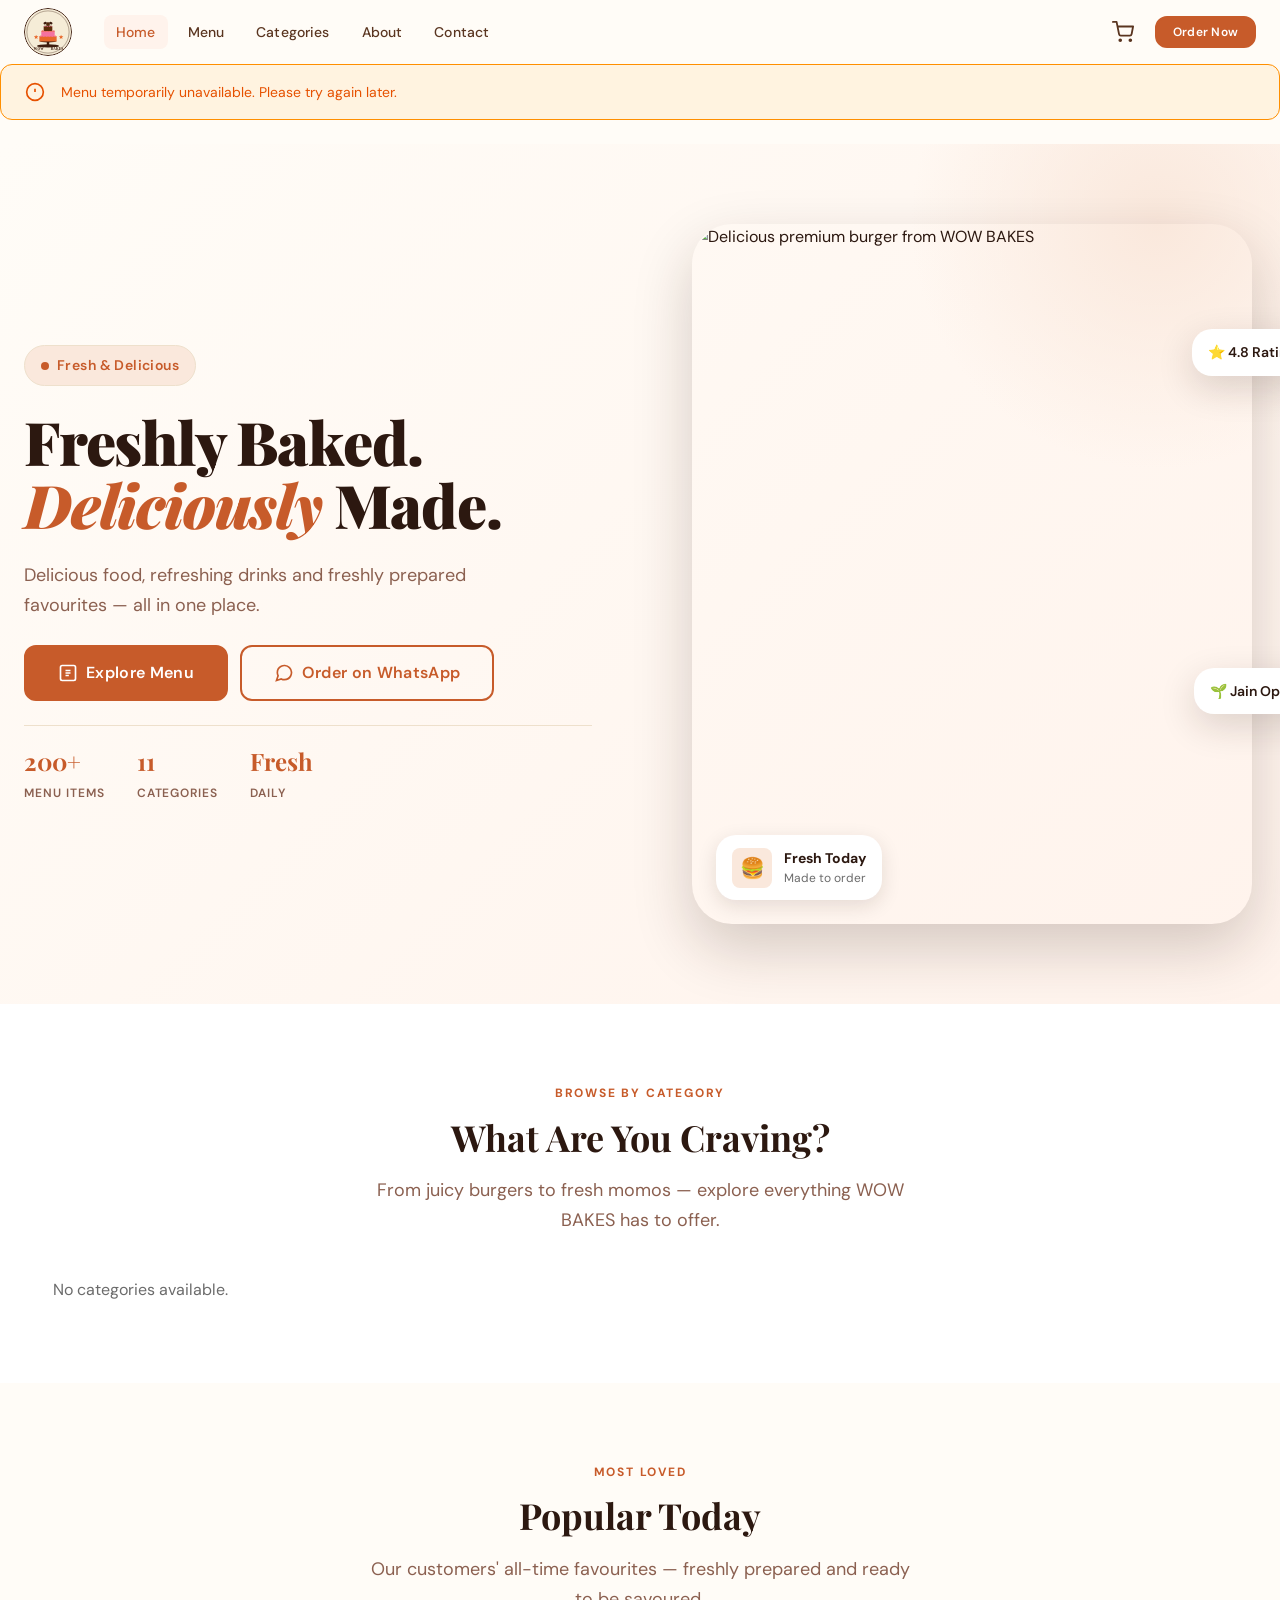
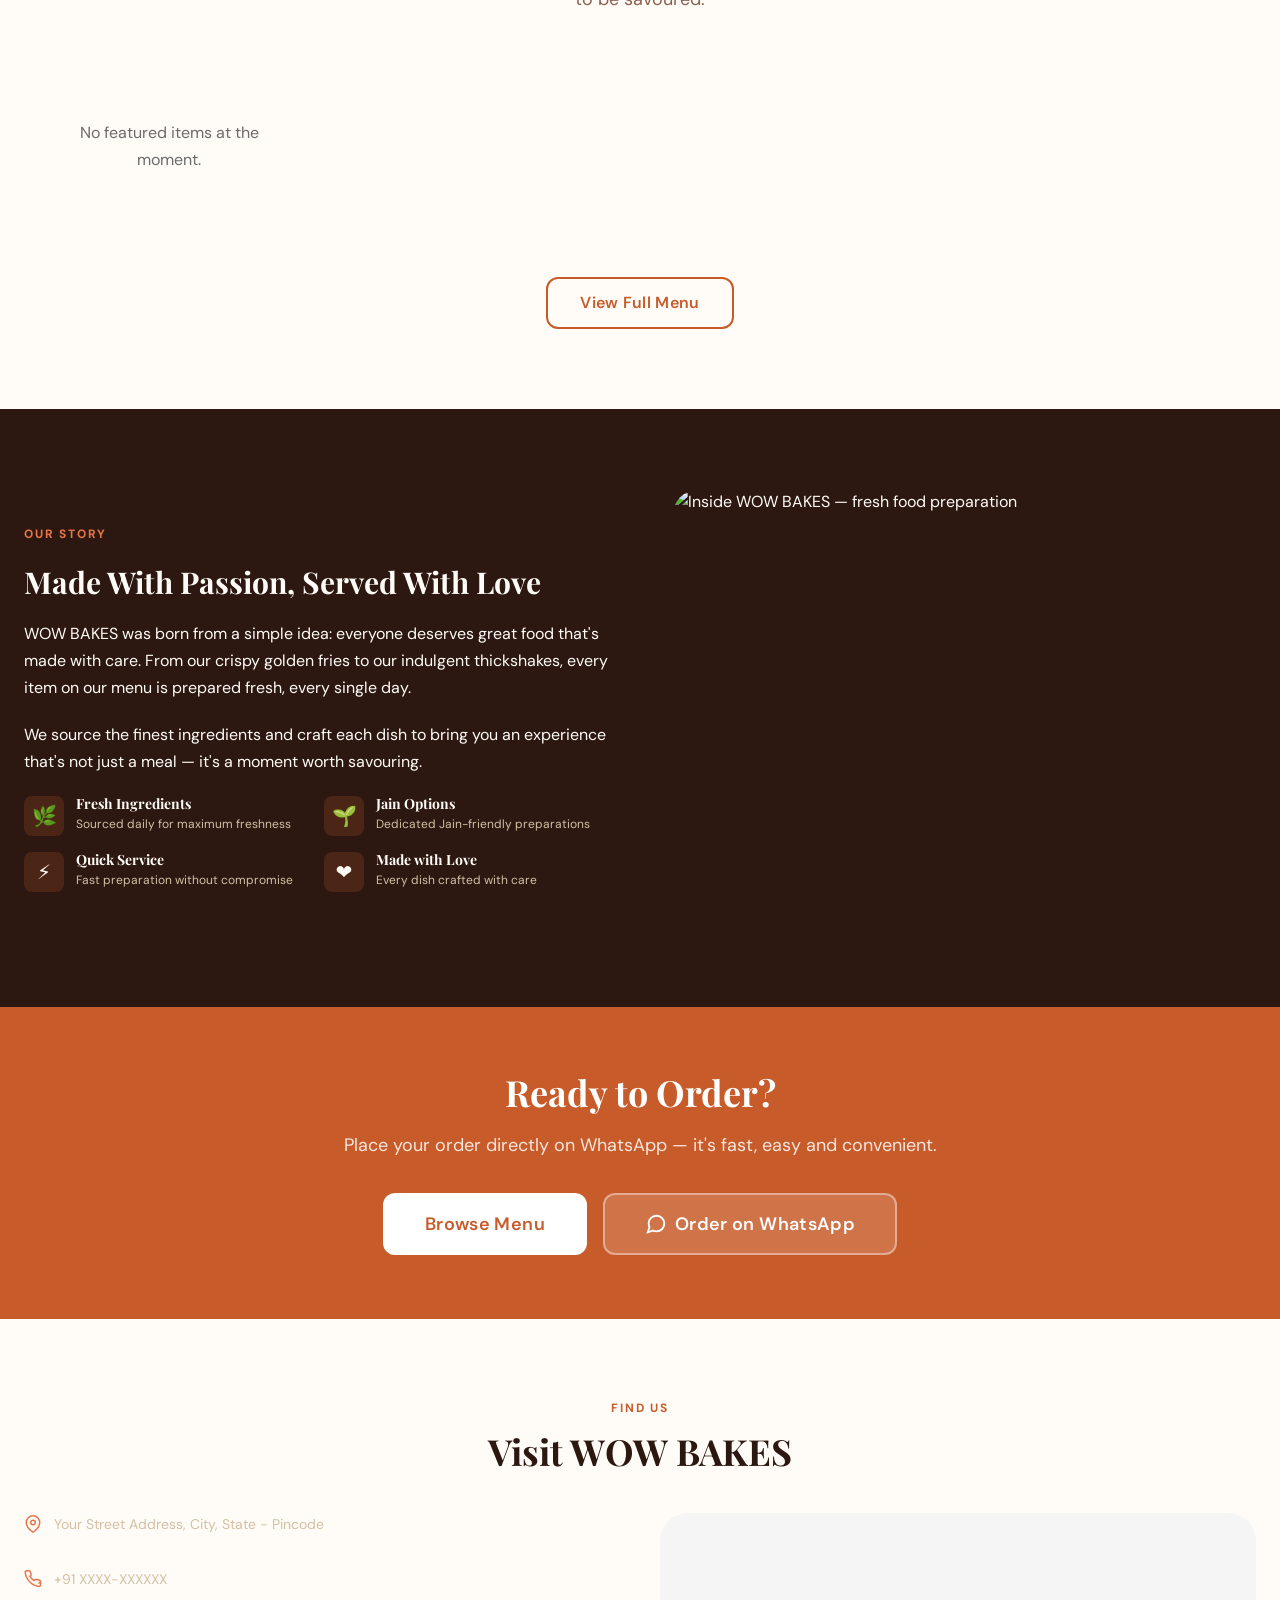
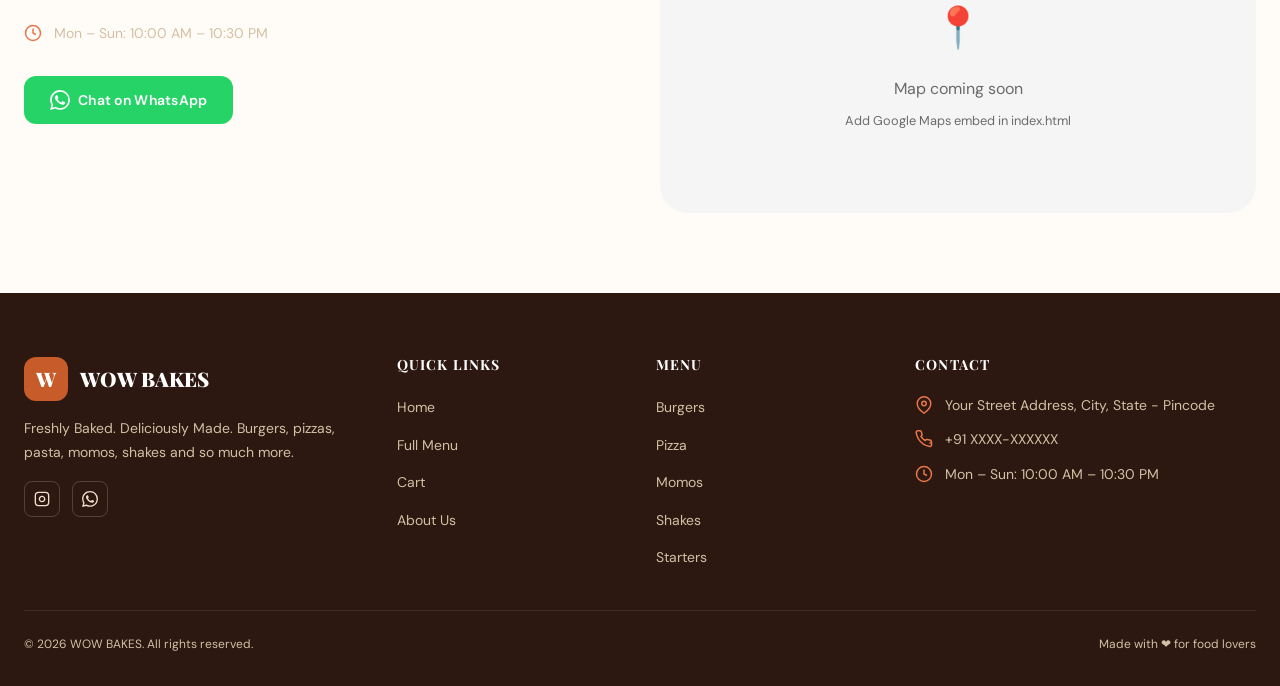
==== commit ea9b028c: "Replace text logo mark with SVG logo image in navbar" ====
--- a/index.html
+++ b/index.html
@@ -72,11 +72,7 @@
 
         <!-- Logo -->
         <a href="index.html" class="nav-logo" aria-label="WOW BAKES - Home">
-          <div class="nav-logo-mark" aria-hidden="true">W</div>
-          <div class="nav-logo-text">
-            <span class="nav-logo-name">WOW BAKES</span>
-            <span class="nav-logo-tagline">Freshly Made</span>
-          </div>
+          <img src="assets/logo/logo.svg" alt="WOW BAKES" class="nav-logo-img">
         </a>
 
         <!-- Desktop Nav Links -->
--- a/css/style.css
+++ b/css/style.css
@@ -297,40 +297,12 @@
   text-decoration: none;
 }
 
-.nav-logo-mark {
-  width: 40px;
-  height: 40px;
-  background: var(--burnt-orange);
-  border-radius: var(--radius-md);
-  display: flex;
-  align-items: center;
-  justify-content: center;
-  color: var(--white);
-  font-family: var(--font-display);
-  font-weight: 900;
-  font-size: var(--text-lg);
-}
-
-.nav-logo-text {
-  display: flex;
-  flex-direction: column;
-  line-height: 1.1;
-}
-
-.nav-logo-name {
-  font-family: var(--font-display);
-  font-weight: 900;
-  font-size: var(--text-lg);
-  color: var(--brown-deep);
-  letter-spacing: 0.04em;
-}
-
-.nav-logo-tagline {
-  font-size: var(--text-xs);
-  font-weight: 500;
-  color: var(--brown-light);
-  letter-spacing: 0.08em;
-  text-transform: uppercase;
+.nav-logo-img {
+  height: 48px;
+  width: 48px;
+  object-fit: contain;
+  border-radius: 50%;
+  display: block;
 }
 
 /* Desktop Nav Links */
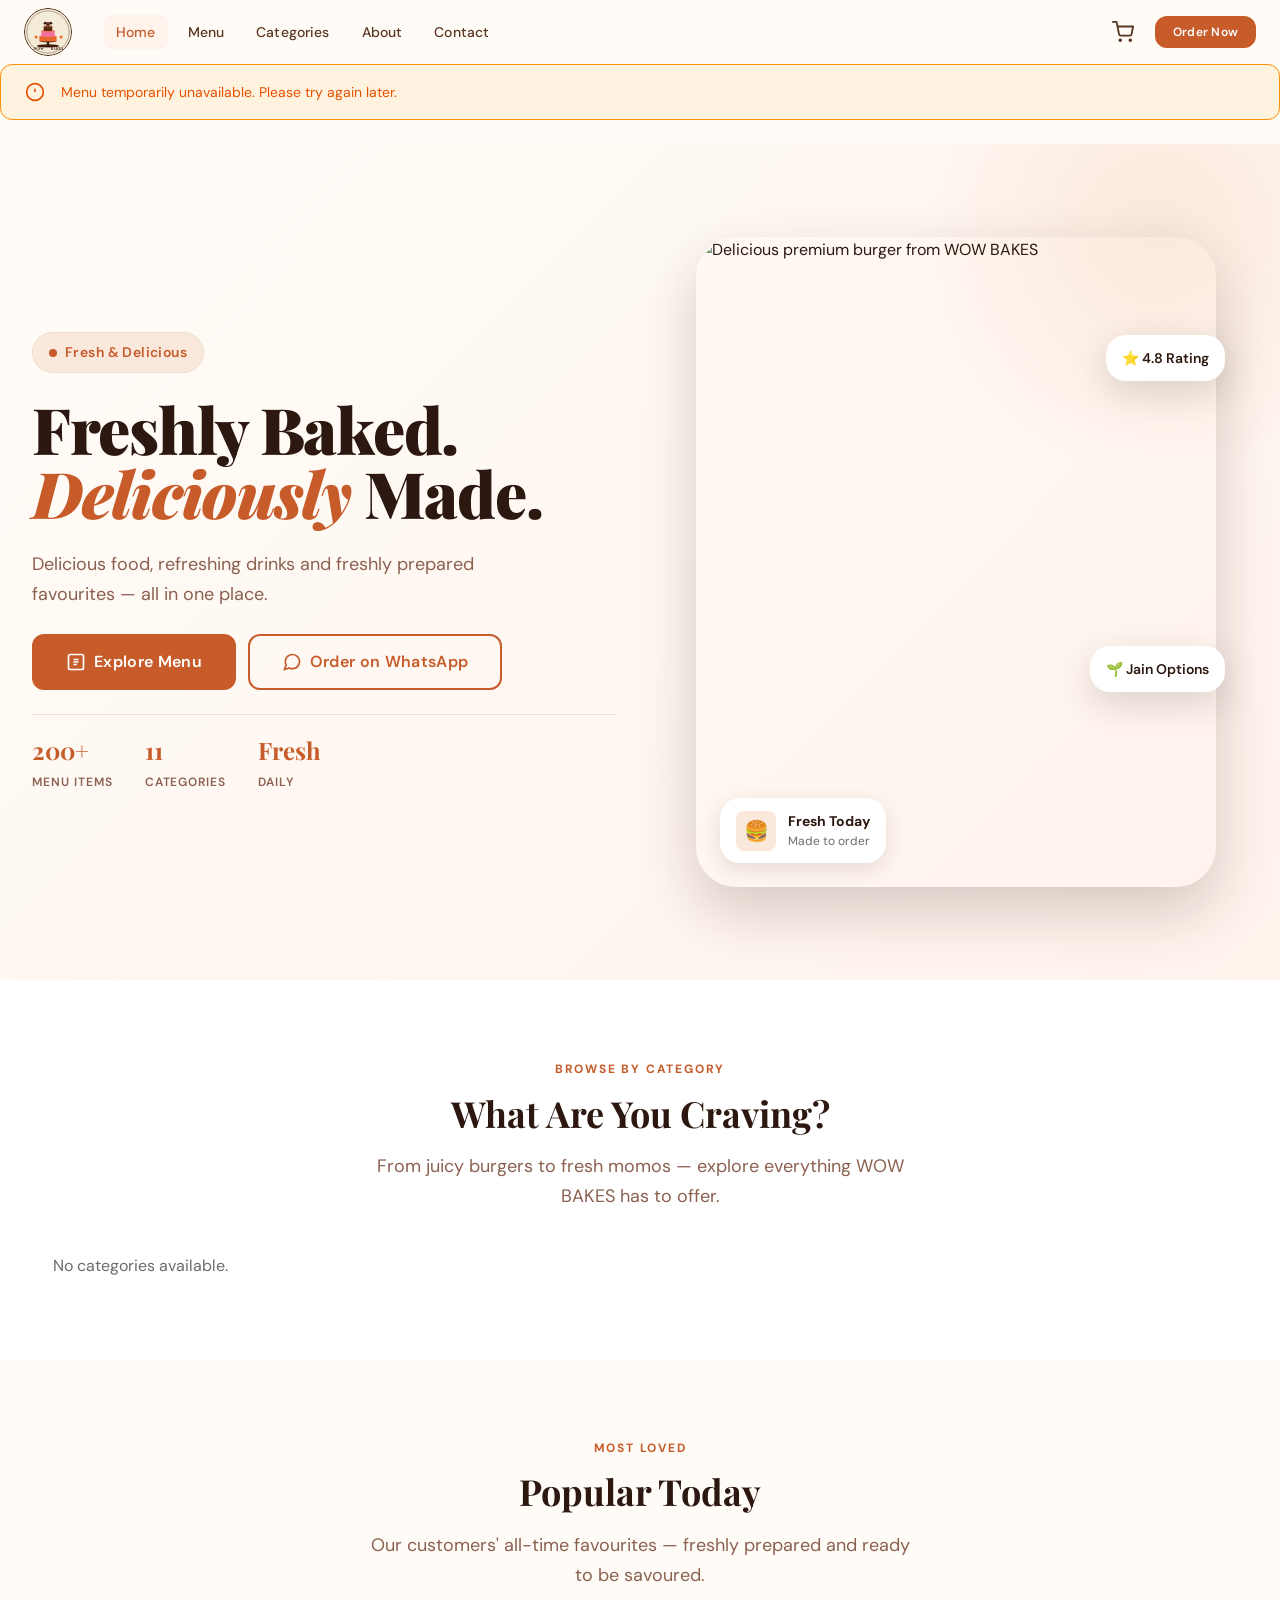
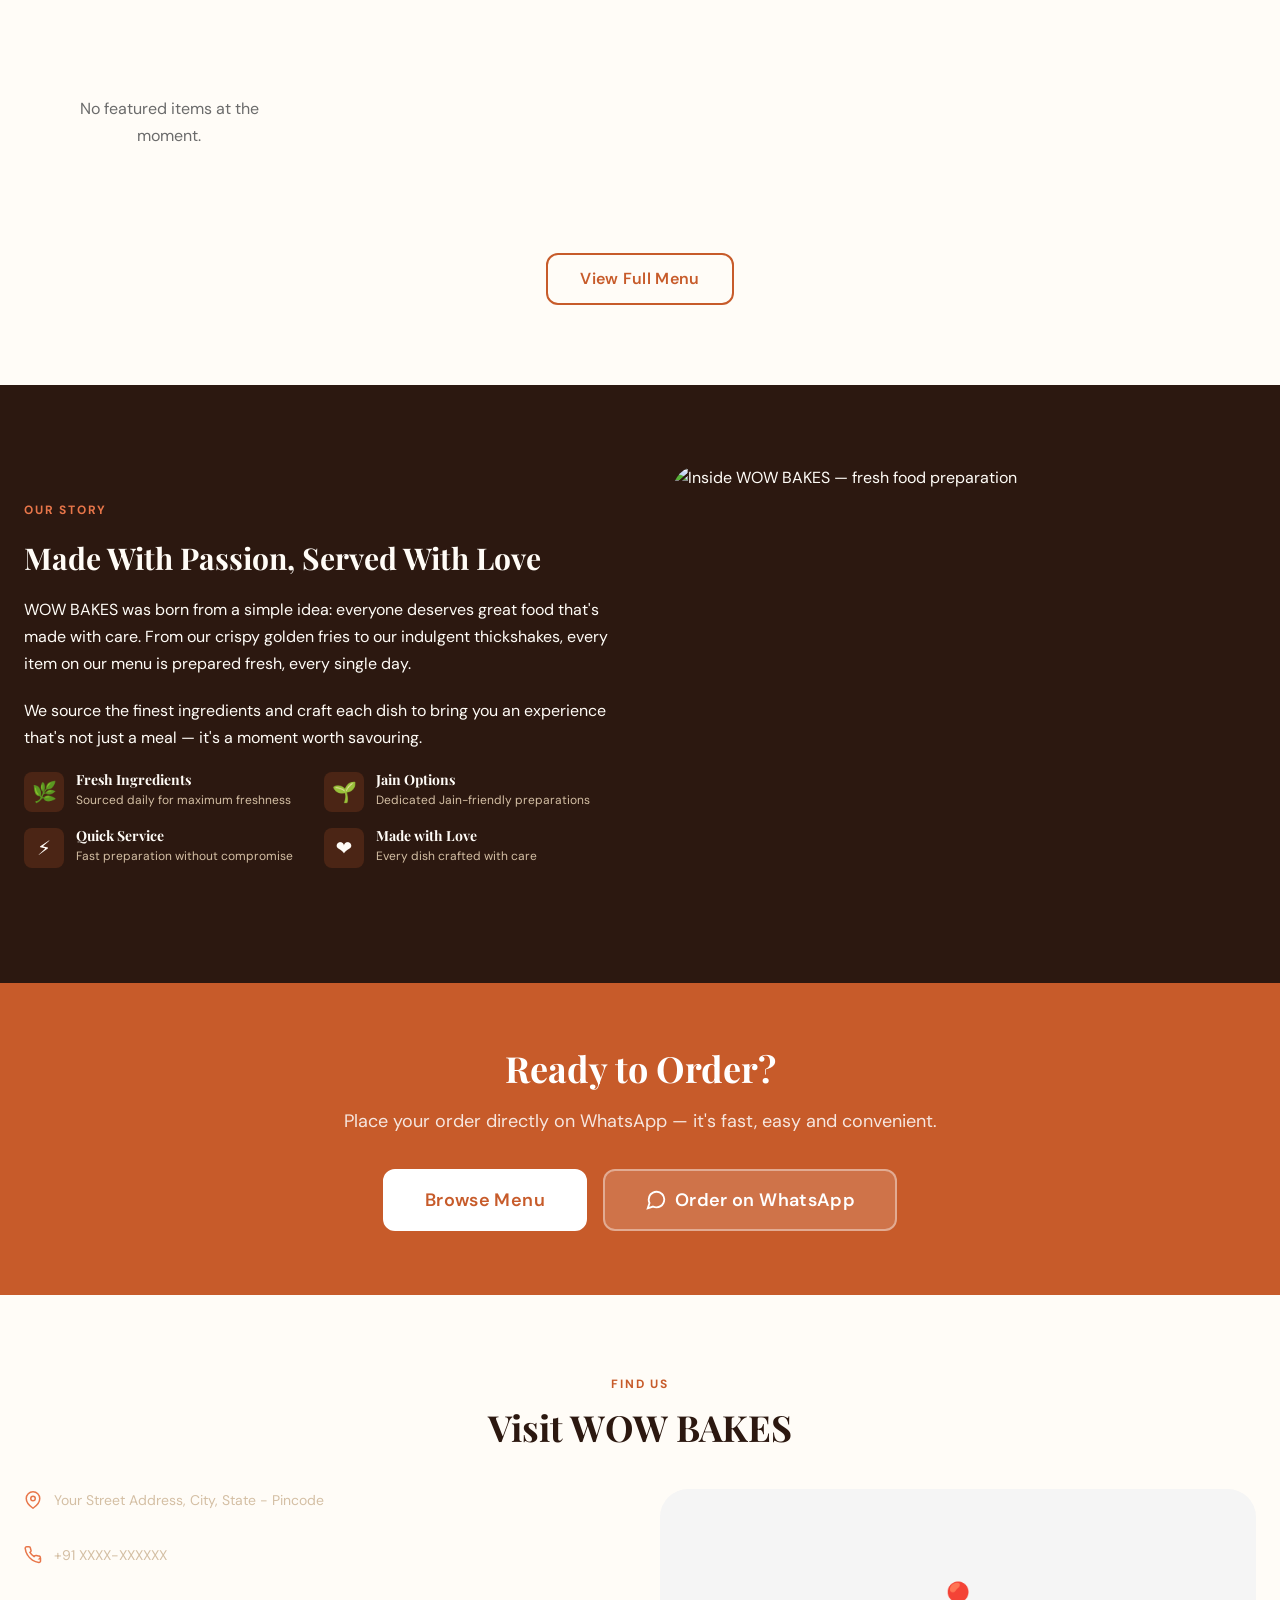
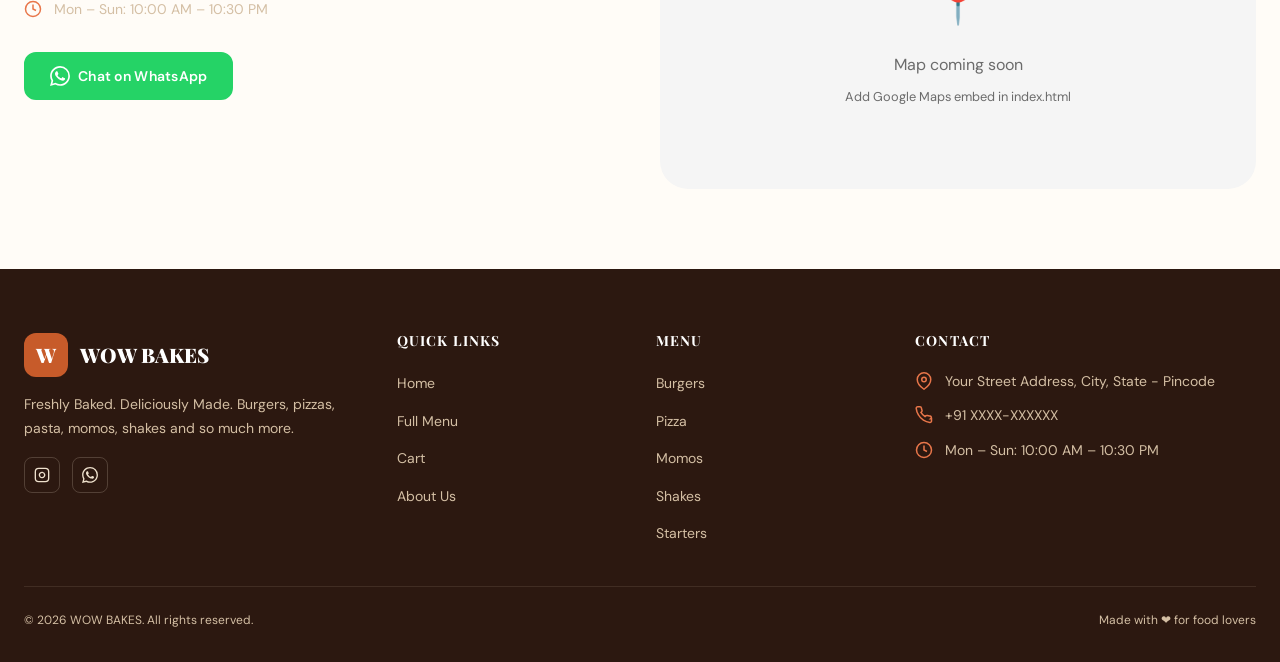
==== commit 2d9b4331: "Fix responsive hero section, nav, and global overflow - html/body: add max-width:100% + overflow-x:h" ====
--- a/index.html
+++ b/index.html
@@ -93,7 +93,7 @@
             </svg>
             <span class="cart-badge" id="nav-cart-count" aria-label="items in cart">0</span>
           </a>
-          <a href="menu.html" class="btn btn-primary btn-sm">Order Now</a>
+          <a href="menu.html" class="btn btn-primary btn-sm nav-order-btn">Order Now</a>
           <!-- Hamburger (mobile) -->
           <button class="hamburger-btn" id="hamburger-btn" aria-label="Open menu" aria-expanded="false" aria-controls="mobile-drawer">
             <span></span><span></span><span></span>
@@ -148,9 +148,8 @@
     <!-- ================================================
          HERO SECTION
          ================================================ -->
-    <section class="hero section" id="hero" aria-labelledby="hero-heading">
-      <div class="container" style="display:contents;">
-        <div class="hero-content container" style="grid-column:1; padding-inline:var(--space-6);">
+    <section class="hero" id="hero" aria-labelledby="hero-heading">
+        <div class="hero-content">
           <div>
             <span class="hero-label">Fresh &amp; Delicious</span>
           </div>
@@ -186,7 +185,7 @@
           </div>
         </div>
 
-        <div class="hero-image-wrap" style="padding-inline:var(--space-6);">
+        <div class="hero-image-wrap">
           <div class="hero-image-frame">
             <img
               src="https://images.unsplash.com/photo-1568901346375-23c9450c58cd?w=800&auto=format&fit=crop&q=80"
@@ -205,7 +204,6 @@
           <div class="hero-float-card hero-float-1" aria-hidden="true">⭐ 4.8 Rating</div>
           <div class="hero-float-card hero-float-2" aria-hidden="true">🌱 Jain Options</div>
         </div>
-      </div>
     </section>
 
     <!-- ================================================
--- a/css/style.css
+++ b/css/style.css
@@ -132,6 +132,8 @@
   font-size: 16px;
   scroll-behavior: smooth;
   -webkit-text-size-adjust: 100%;
+  max-width: 100%;
+  overflow-x: hidden;
 }
 
 body {
@@ -142,6 +144,7 @@
   background-color: var(--cream-light);
   -webkit-font-smoothing: antialiased;
   -moz-osx-font-smoothing: grayscale;
+  max-width: 100%;
   overflow-x: hidden;
 }
 
@@ -295,6 +298,11 @@
   gap: var(--space-3);
   flex-shrink: 0;
   text-decoration: none;
+}
+
+/* Order Now button: hidden on mobile, shown on desktop via responsive.css */
+.nav-order-btn {
+  display: none;
 }
 
 .nav-logo-img {
@@ -505,15 +513,16 @@
    7. Hero Section
    ---------------------------------------------------------- */
 .hero {
-  min-height: calc(100svh - var(--nav-height));
   display: grid;
-  grid-template-columns: 1fr 1fr;
-  align-items: center;
-  gap: var(--space-12);
-  padding-block: var(--space-16);
+  grid-template-columns: 1fr;
+  align-items: center;
+  gap: var(--space-8);
+  padding: 24px 20px 40px;
   background: linear-gradient(135deg, var(--cream-light) 0%, var(--orange-subtle) 100%);
   overflow: hidden;
   position: relative;
+  width: 100%;
+  box-sizing: border-box;
 }
 
 .hero::before {
@@ -533,6 +542,7 @@
   gap: var(--space-6);
   position: relative;
   z-index: 1;
+  min-width: 0;
 }
 
 .hero-label {
@@ -559,10 +569,10 @@
 
 .hero-headline {
   font-family: var(--font-display);
-  font-size: clamp(2.5rem, 5vw, var(--text-6xl));
+  font-size: clamp(2.8rem, 12vw, 4rem);
   font-weight: 900;
   color: var(--brown-deep);
-  line-height: 1.05;
+  line-height: 0.97;
   letter-spacing: -0.02em;
 }
 
@@ -580,8 +590,13 @@
 
 .hero-ctas {
   display: flex;
-  flex-wrap: wrap;
-  gap: var(--space-3);
+  flex-direction: column;
+  gap: 12px;
+}
+
+.hero-ctas .btn {
+  width: 100%;
+  justify-content: center;
 }
 
 .hero-stats {
@@ -622,9 +637,8 @@
 
 .hero-image-frame {
   width: 100%;
-  max-width: 560px;
-  aspect-ratio: 4/5;
-  border-radius: var(--radius-2xl);
+  aspect-ratio: 16 / 10;
+  border-radius: 28px;
   overflow: hidden;
   box-shadow: var(--shadow-xl);
   position: relative;
@@ -704,12 +718,12 @@
 
 .hero-float-1 {
   top: 15%;
-  right: -5%;
+  right: 4%;
 }
 
 .hero-float-2 {
   bottom: 30%;
-  right: -8%;
+  right: 4%;
 }
 
 /* ----------------------------------------------------------
--- a/css/responsive.css
+++ b/css/responsive.css
@@ -33,28 +33,33 @@
     --nav-height: 56px;
   }
 
-  /* Hero: single column */
+  /* Hero: single column, image first */
   .hero {
     grid-template-columns: 1fr;
     min-height: auto;
-    padding-block: var(--space-10);
-    gap: var(--space-8);
+    padding: 24px 20px 40px;
+    gap: var(--space-6);
   }
 
   .hero-image-wrap {
     order: -1;
+    padding-inline: 0;
   }
 
   .hero-image-frame {
-    aspect-ratio: 16/9;
-    border-radius: var(--radius-xl);
+    width: 100%;
+    aspect-ratio: 16 / 10;
+    object-fit: cover;
+    border-radius: 28px;
     max-width: 100%;
   }
 
   .hero-headline {
-    font-size: clamp(2rem, 8vw, 2.5rem);
-  }
-
+    font-size: clamp(2.8rem, 12vw, 4rem);
+    line-height: 0.97;
+  }
+
+  /* Hide floating decorative badges on mobile — prevent overflow */
   .hero-float-1,
   .hero-float-2 {
     display: none;
@@ -62,6 +67,23 @@
 
   .hero-stats {
     gap: var(--space-6);
+  }
+
+  /* Mobile buttons: stack vertically, full width */
+  .hero-ctas {
+    flex-direction: column;
+    gap: 12px;
+  }
+
+  .hero-ctas .btn {
+    width: 100%;
+    max-width: 100%;
+    justify-content: center;
+  }
+
+  /* Hide "Order Now" desktop button on mobile */
+  .nav-order-btn {
+    display: none;
   }
 
   /* Category grid: 2 columns on mobile */
@@ -194,15 +216,6 @@
     font-size: var(--text-3xl);
   }
 
-  /* Hero CTA stack on small screens */
-  .hero-ctas {
-    flex-direction: column;
-  }
-
-  .hero-ctas .btn {
-    width: 100%;
-    justify-content: center;
-  }
 }
 
 /* ----------------------------------------------------------
@@ -246,14 +259,6 @@
 @media (min-width: 480px) {
   .products-grid {
     grid-template-columns: repeat(2, 1fr);
-  }
-
-  .hero-ctas {
-    flex-direction: row;
-  }
-
-  .hero-ctas .btn {
-    width: auto;
   }
 }
 
@@ -312,7 +317,7 @@
 /* ----------------------------------------------------------
    Tablet Landscape / Small Desktop (1024px)
    ---------------------------------------------------------- */
-@media (min-width: 1024px) {
+@media (min-width: 900px) {
   /* Show desktop nav, hide hamburger */
   .nav-links {
     display: flex;
@@ -322,6 +327,11 @@
     display: none;
   }
 
+  /* Show "Order Now" button */
+  .nav-order-btn {
+    display: inline-flex;
+  }
+
   /* Hide mobile bottom nav */
   .mobile-bottom-nav {
     display: none;
@@ -331,15 +341,27 @@
     padding-bottom: 0;
   }
 
-  /* Hero: 2 column restored */
+  /* Hero: 2-column, fits within first viewport */
   .hero {
     grid-template-columns: 1fr 1fr;
     min-height: calc(100svh - var(--nav-height));
-    padding-block: var(--space-20);
+    max-height: calc(100svh - var(--nav-height));
+    padding-block: var(--space-16);
+    padding-inline: var(--space-8);
+    gap: var(--space-12);
   }
 
   .hero-image-wrap {
     order: unset;
+    padding-inline: var(--space-4);
+  }
+
+  .hero-image-frame {
+    width: 100%;
+    max-width: 520px;
+    aspect-ratio: 4 / 5;
+    border-radius: var(--radius-2xl);
+    margin-inline: auto;
   }
 
   .hero-float-1,
@@ -347,9 +369,22 @@
     display: flex;
   }
 
-  /* Hero headline full size */
+  /* Hero headline: desktop clamp */
   .hero-headline {
-    font-size: var(--text-5xl);
+    font-size: clamp(3.5rem, 5vw, 5.5rem);
+    line-height: 1.0;
+  }
+
+  /* Desktop buttons: side-by-side */
+  .hero-ctas {
+    flex-direction: row;
+    flex-wrap: wrap;
+    gap: var(--space-3);
+  }
+
+  .hero-ctas .btn {
+    width: auto;
+    max-width: none;
   }
 
   /* About strip: 2 columns */
@@ -405,8 +440,13 @@
     grid-template-columns: repeat(3, 1fr);
   }
 
+  /* Hero: constrain max-width on very large screens */
+  .hero {
+    padding-inline: max(var(--space-8), calc((100vw - 1280px) / 2 + var(--space-8)));
+  }
+
   .hero-headline {
-    font-size: var(--text-6xl);
+    font-size: clamp(3.5rem, 5vw, 5.5rem);
   }
 
   .section {
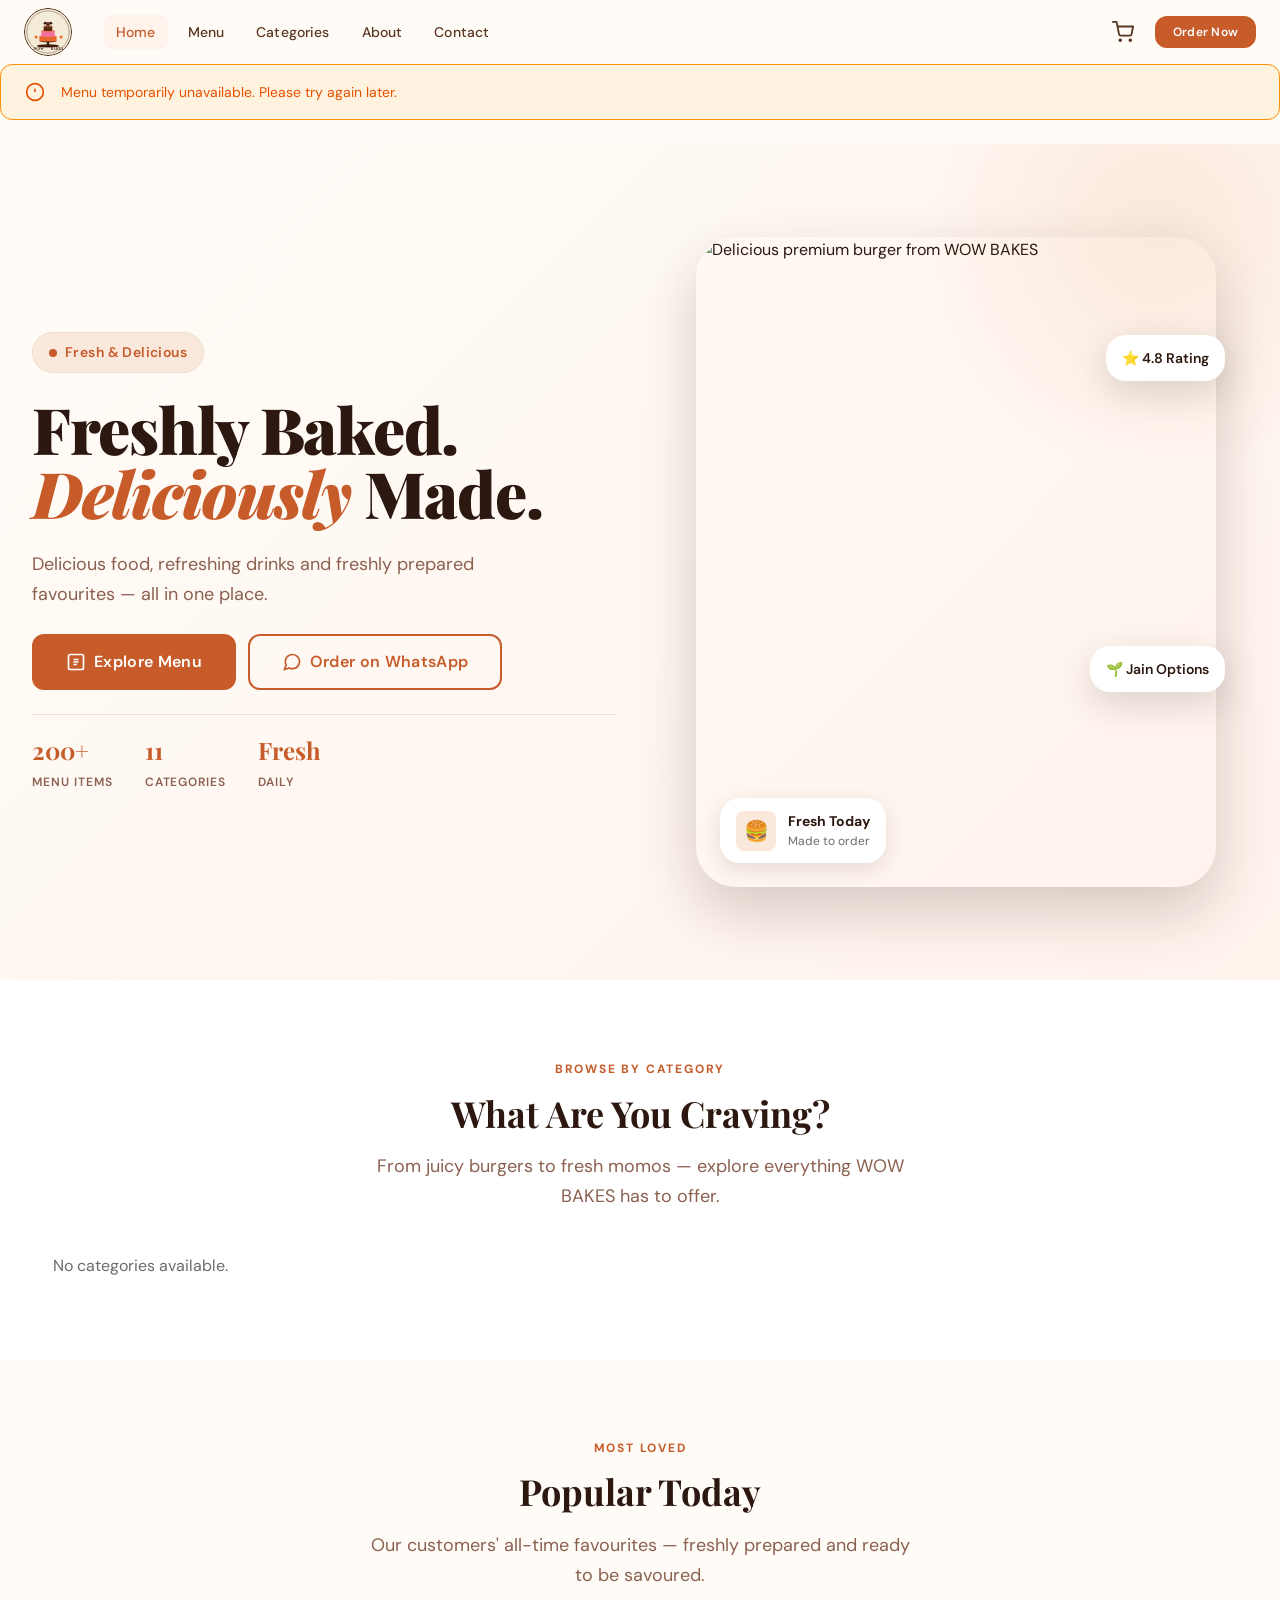
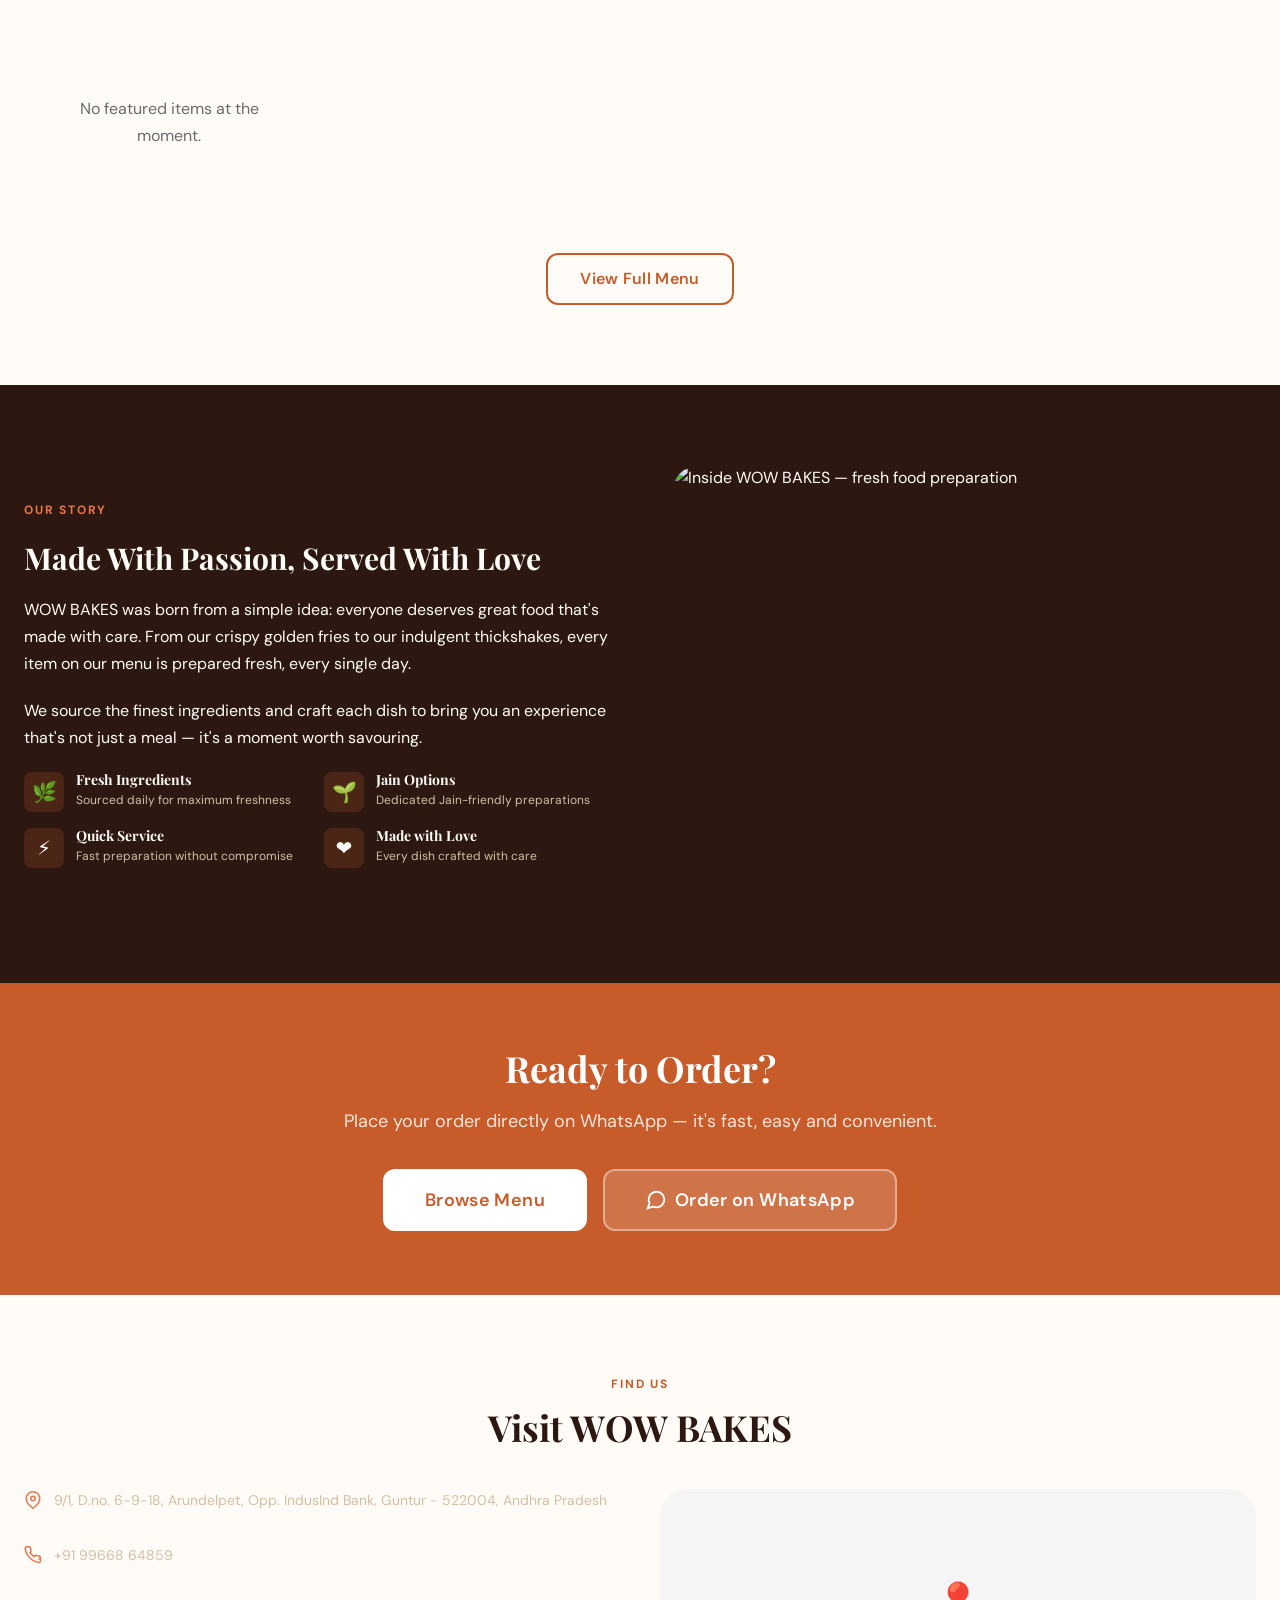
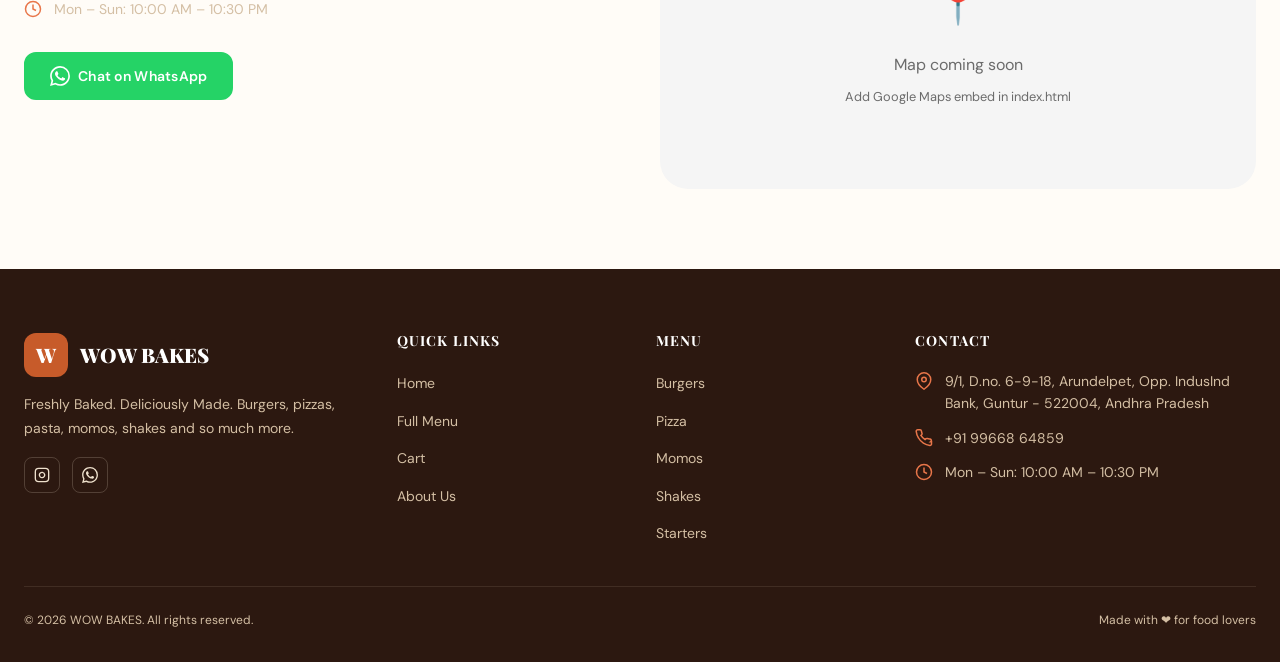
==== commit b8b1096a: "Update business contact details: phone, WhatsApp, address, Instagram" ====
--- a/index.html
+++ b/index.html
@@ -40,15 +40,16 @@
     "name": "WOW BAKES",
     "description": "Freshly Baked. Deliciously Made. Explore delicious burgers, pizzas, pasta, sandwiches, starters, momos, shakes and more.",
     "url": "https://wowbakes.in",
-    "telephone": "+91XXXXXXXXXX",
+    "telephone": "+919966864859",
     "address": {
       "@type": "PostalAddress",
-      "streetAddress": "Your Street Address",
-      "addressLocality": "Your City",
-      "addressRegion": "Your State",
-      "postalCode": "XXXXXX",
+      "streetAddress": "9/1, D.no. 6-9-18, Arundelpet, Opp. IndusInd Bank",
+      "addressLocality": "Guntur",
+      "addressRegion": "Andhra Pradesh",
+      "postalCode": "522004",
       "addressCountry": "IN"
     },
+    "sameAs": ["https://www.instagram.com/wowbakes_guntur/"],
     "openingHoursSpecification": {
       "@type": "OpeningHoursSpecification",
       "dayOfWeek": ["Monday","Tuesday","Wednesday","Thursday","Friday","Saturday","Sunday"],
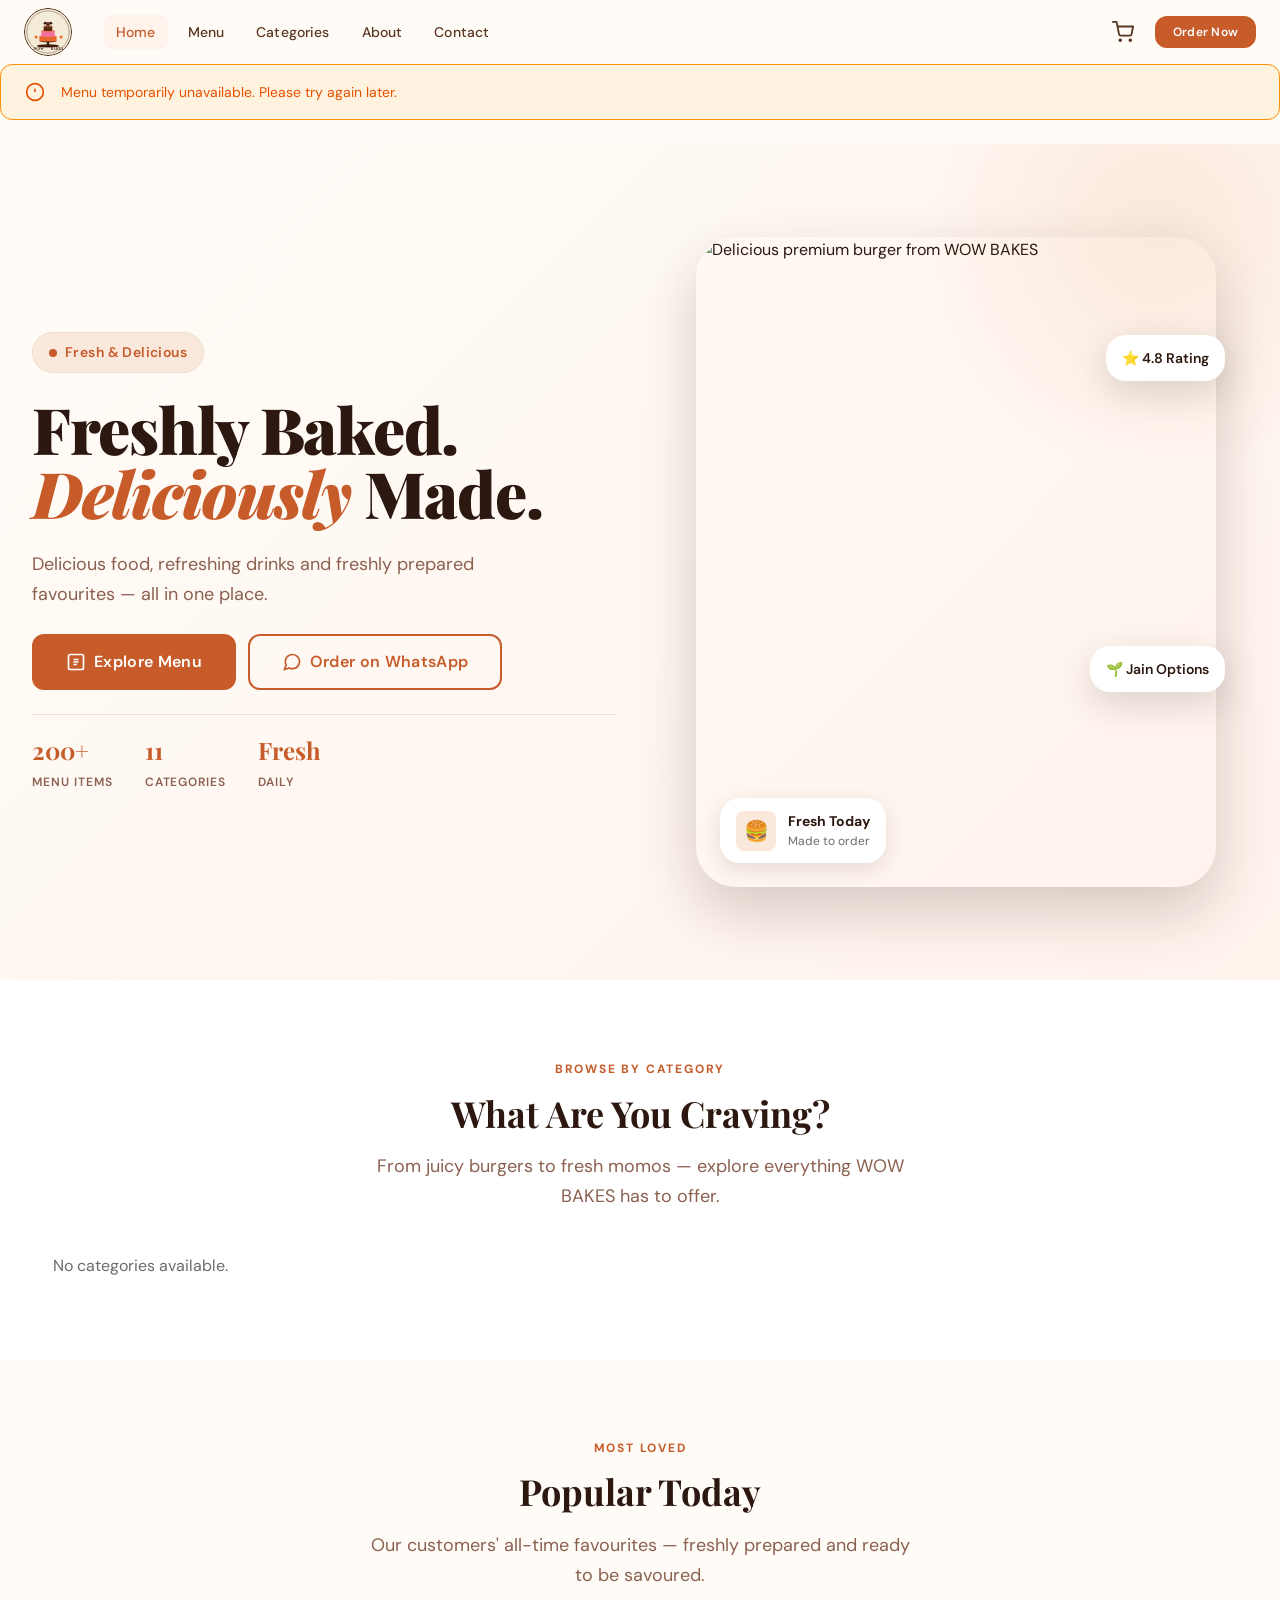
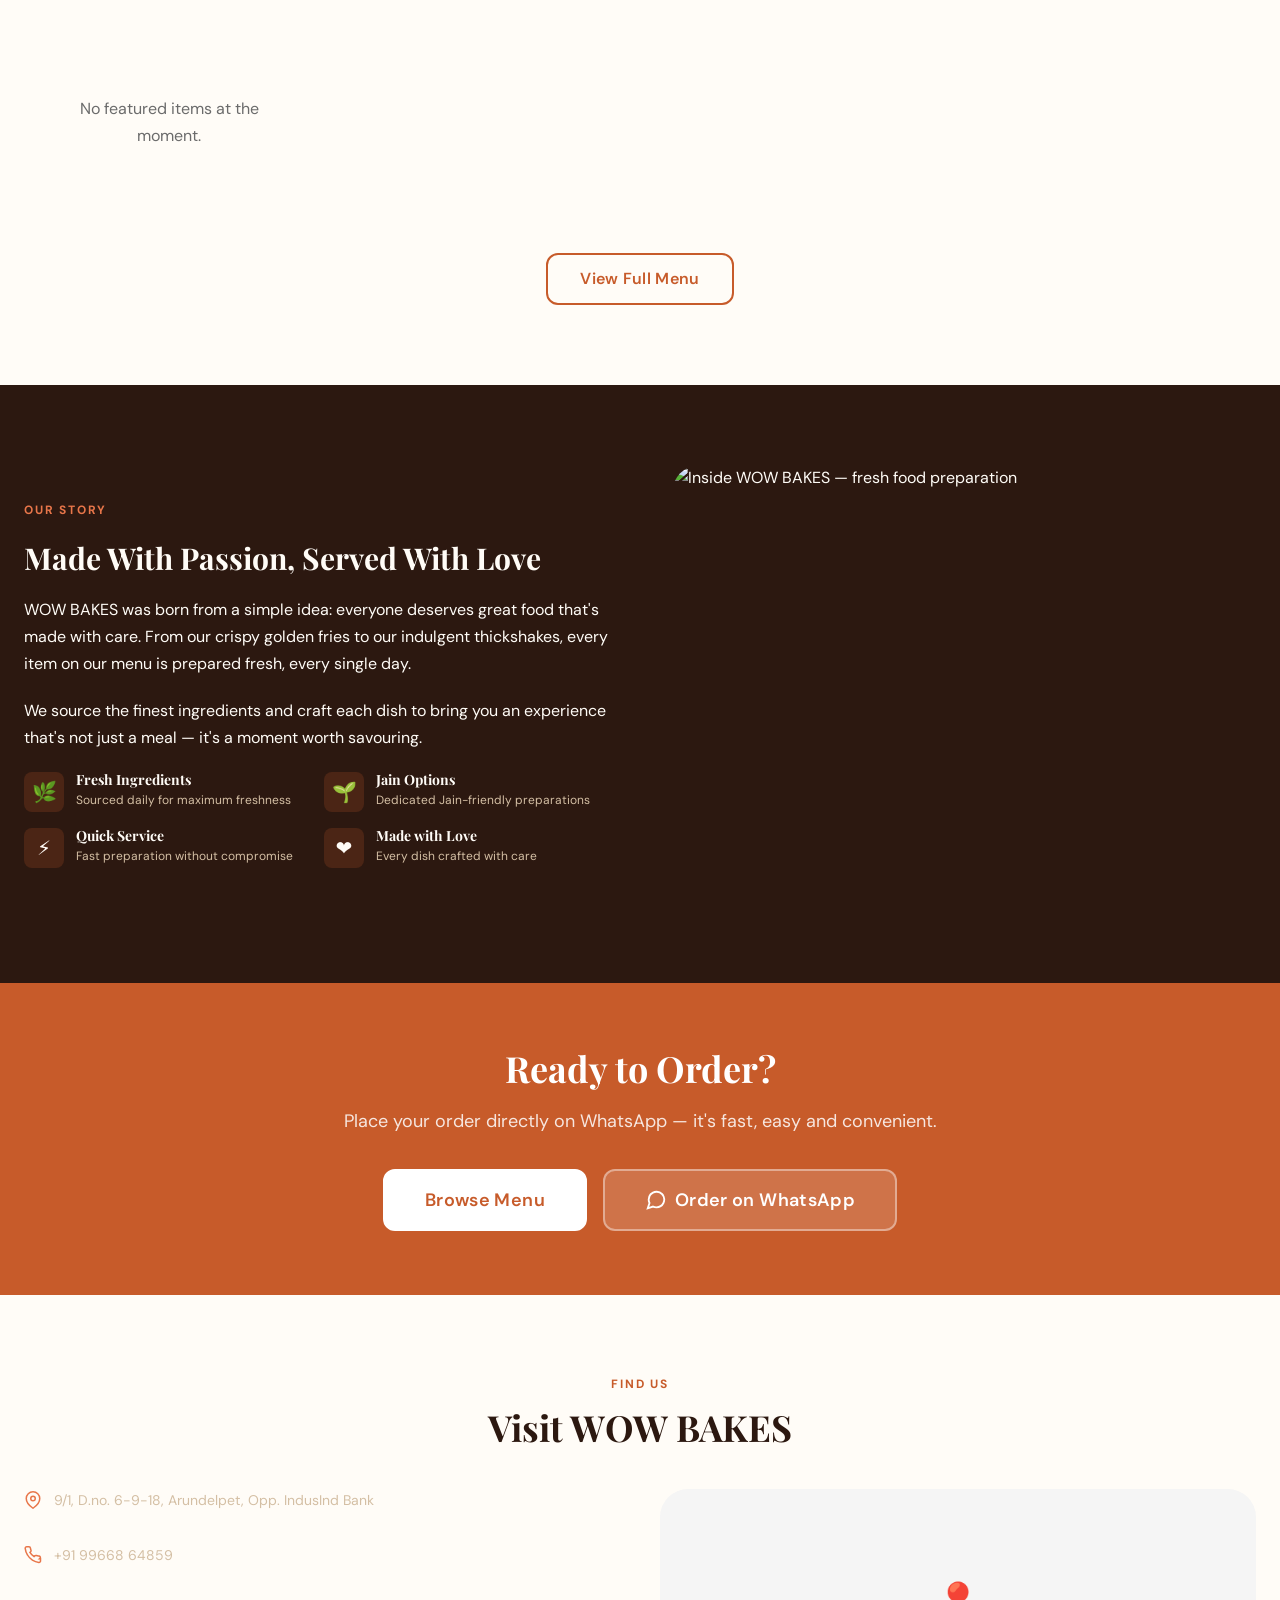
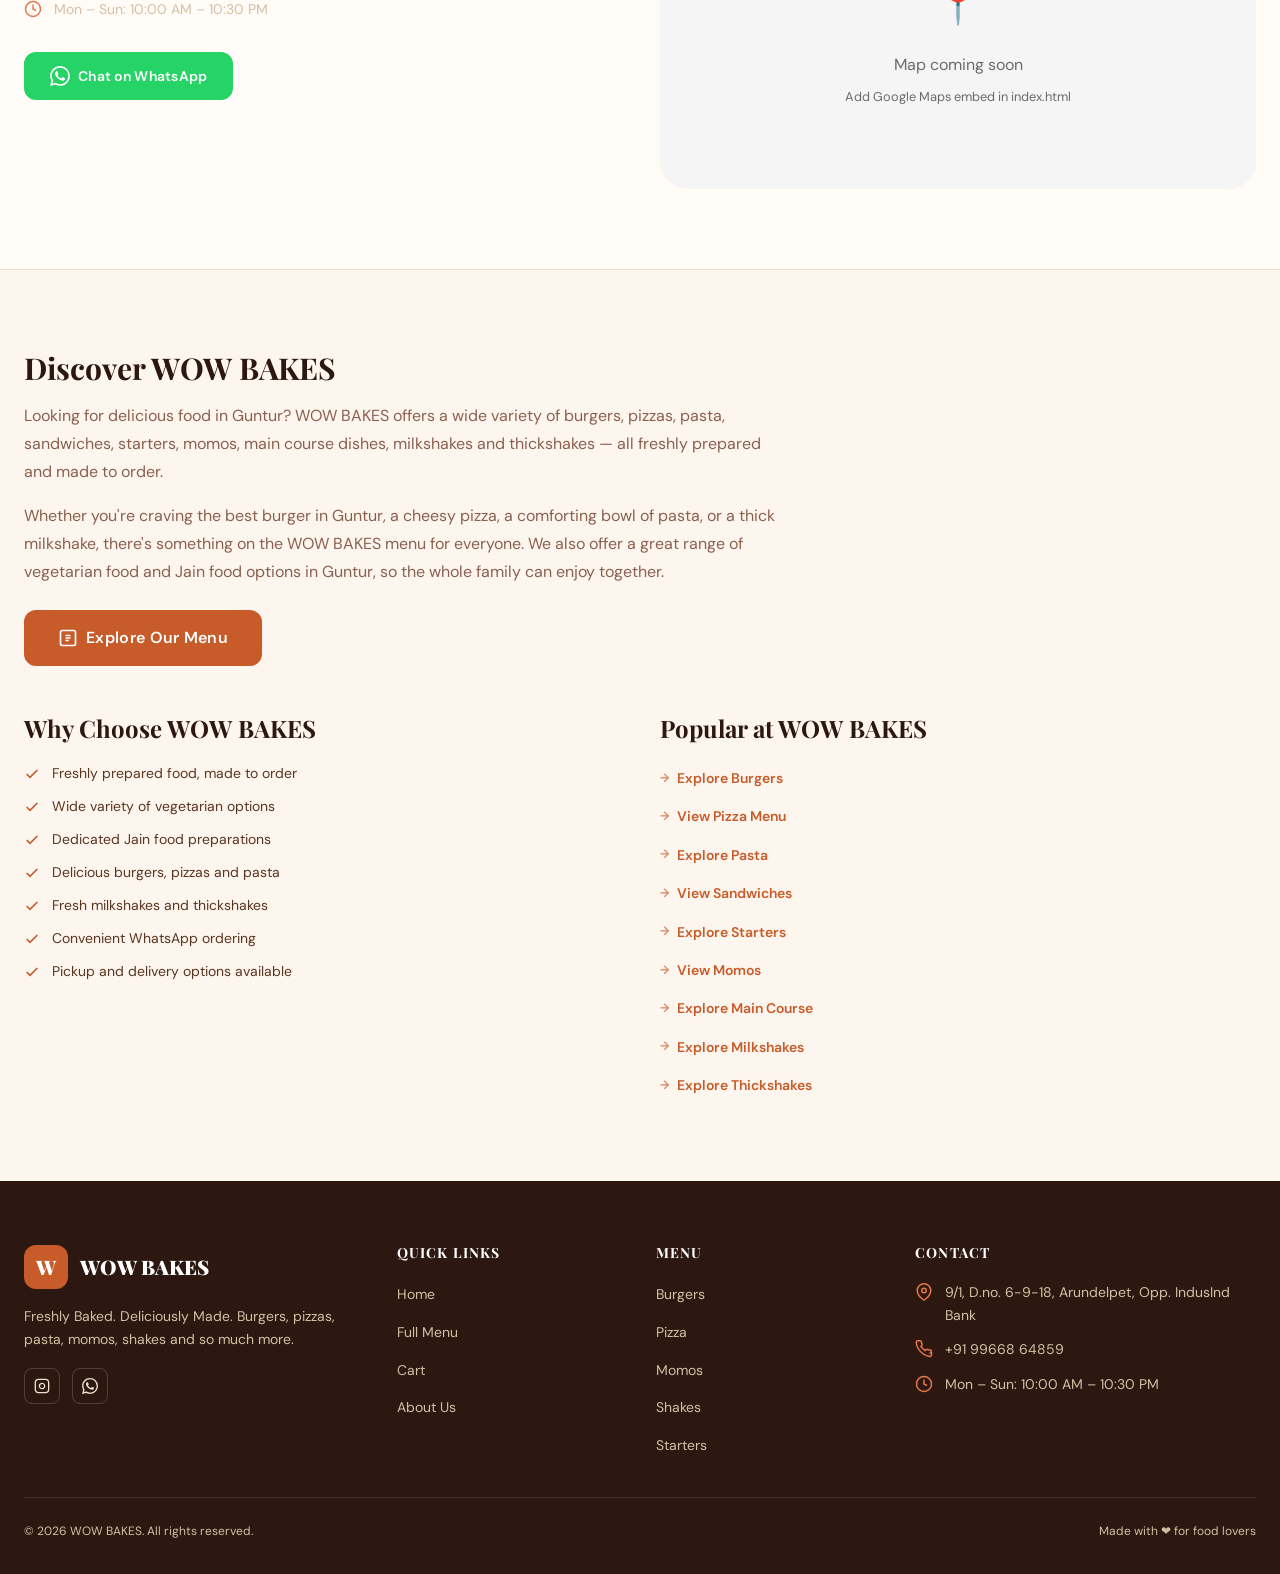
==== commit b911c2b4: "Add SEO local discovery section, structured data, meta tags, sitemap, robots.txt - meta title: WOW B" ====
--- a/index.html
+++ b/index.html
@@ -3,22 +3,25 @@
 <head>
   <meta charset="UTF-8">
   <meta name="viewport" content="width=device-width, initial-scale=1.0">
-  <title>WOW BAKES | Fresh Food & Bakery</title>
-  <meta name="description" content="Explore delicious burgers, pizzas, pasta, sandwiches, starters, momos, shakes and more at WOW BAKES. Freshly baked and deliciously made.">
+  <title>WOW BAKES | Burgers, Pizza, Pasta &amp; More in Guntur</title>
+  <meta name="description" content="Explore burgers, pizzas, pasta, sandwiches, momos, starters, milkshakes and more at WOW BAKES in Guntur. View our menu and order your favourites on WhatsApp.">
+  <meta name="robots" content="index, follow">
   <meta name="theme-color" content="#C75B2A">
+  <link rel="canonical" href="https://wowbakes.in">
 
   <!-- Open Graph -->
-  <meta property="og:title" content="WOW BAKES | Fresh Food & Bakery">
-  <meta property="og:description" content="Explore delicious burgers, pizzas, pasta, sandwiches, starters, momos, shakes and more at WOW BAKES.">
+  <meta property="og:title" content="WOW BAKES | Burgers, Pizza, Pasta &amp; More in Guntur">
+  <meta property="og:description" content="Explore burgers, pizzas, pasta, sandwiches, momos, starters, milkshakes and more at WOW BAKES in Guntur. View our menu and order your favourites on WhatsApp.">
   <meta property="og:type" content="restaurant">
   <meta property="og:url" content="https://wowbakes.in">
-  <meta property="og:image" content="https://images.unsplash.com/photo-1568901346375-23c9450c58cd?w=1200">
+  <meta property="og:image" content="https://images.unsplash.com/photo-1568901346375-23c9450c58cd?w=1200&auto=format&fit=crop&q=80">
   <meta property="og:site_name" content="WOW BAKES">
 
   <!-- Twitter Card -->
   <meta name="twitter:card" content="summary_large_image">
-  <meta name="twitter:title" content="WOW BAKES | Fresh Food & Bakery">
-  <meta name="twitter:description" content="Freshly Baked. Deliciously Made.">
+  <meta name="twitter:title" content="WOW BAKES | Burgers, Pizza, Pasta &amp; More in Guntur">
+  <meta name="twitter:description" content="Explore burgers, pizzas, pasta, sandwiches, momos, starters, milkshakes and more at WOW BAKES in Guntur.">
+  <meta name="twitter:image" content="https://images.unsplash.com/photo-1568901346375-23c9450c58cd?w=1200&auto=format&fit=crop&q=80">
 
   <!-- Favicon -->
   <link rel="icon" type="image/svg+xml" href="assets/logo/favicon.svg">
@@ -32,13 +35,13 @@
   <link rel="stylesheet" href="css/components.css">
   <link rel="stylesheet" href="css/responsive.css">
 
-  <!-- Structured Data: LocalBusiness -->
+  <!-- Structured Data: Restaurant + LocalBusiness -->
   <script type="application/ld+json">
   {
     "@context": "https://schema.org",
     "@type": ["Restaurant", "LocalBusiness"],
     "name": "WOW BAKES",
-    "description": "Freshly Baked. Deliciously Made. Explore delicious burgers, pizzas, pasta, sandwiches, starters, momos, shakes and more.",
+    "description": "Freshly Baked. Deliciously Made. Burgers, pizzas, pasta, sandwiches, momos, starters, milkshakes and more in Guntur.",
     "url": "https://wowbakes.in",
     "telephone": "+919966864859",
     "address": {
@@ -49,16 +52,24 @@
       "postalCode": "522004",
       "addressCountry": "IN"
     },
-    "sameAs": ["https://www.instagram.com/wowbakes_guntur/"],
+    "geo": {
+      "@type": "GeoCoordinates",
+      "latitude": "16.3067",
+      "longitude": "80.4365"
+    },
     "openingHoursSpecification": {
       "@type": "OpeningHoursSpecification",
       "dayOfWeek": ["Monday","Tuesday","Wednesday","Thursday","Friday","Saturday","Sunday"],
       "opens": "10:00",
       "closes": "22:30"
     },
-    "servesCuisine": ["Indian","Continental","Fast Food"],
+    "servesCuisine": ["Indian","Continental","Fast Food","Vegetarian"],
     "priceRange": "₹₹",
-    "hasMenu": "https://wowbakes.in/menu.html"
+    "hasMenu": "https://wowbakes.in/menu.html",
+    "menu": "https://wowbakes.in/menu.html",
+    "sameAs": ["https://www.instagram.com/wowbakes_guntur/"],
+    "image": "https://images.unsplash.com/photo-1568901346375-23c9450c58cd?w=1200&auto=format&fit=crop&q=80",
+    "acceptsReservations": false
   }
   </script>
 </head>
@@ -375,6 +386,91 @@
       </div>
     </section>
 
+    <!-- ================================================
+         SEO / LOCAL DISCOVERY
+         ================================================ -->
+    <section class="seo-discovery section" id="discover" aria-labelledby="discover-heading">
+      <div class="container">
+
+        <!-- Discover WOW BAKES -->
+        <div class="seo-discover-block reveal">
+          <h2 id="discover-heading">Discover WOW BAKES</h2>
+          <p>
+            Looking for delicious food in Guntur? WOW BAKES offers a wide variety of burgers,
+            pizzas, pasta, sandwiches, starters, momos, main course dishes, milkshakes and
+            thickshakes — all freshly prepared and made to order.
+          </p>
+          <p>
+            Whether you're craving the best burger in Guntur, a cheesy pizza, a comforting
+            bowl of pasta, or a thick milkshake, there's something on the WOW BAKES menu for
+            everyone. We also offer a great range of vegetarian food and Jain food options in
+            Guntur, so the whole family can enjoy together.
+          </p>
+          <a href="menu.html" class="btn btn-primary btn-lg seo-discover-cta">
+            <svg width="20" height="20" viewBox="0 0 24 24" fill="none" stroke="currentColor" stroke-width="2" aria-hidden="true"><rect x="3" y="3" width="18" height="18" rx="2"/><path d="M9 9h6M9 12h6M9 15h4"/></svg>
+            Explore Our Menu
+          </a>
+        </div>
+
+        <div class="seo-two-col">
+
+          <!-- Why Choose WOW BAKES -->
+          <div class="seo-why-block reveal">
+            <h2>Why Choose WOW BAKES</h2>
+            <ul class="seo-why-list" role="list">
+              <li>
+                <svg width="16" height="16" viewBox="0 0 24 24" fill="none" stroke="currentColor" stroke-width="2.5" aria-hidden="true"><polyline points="20 6 9 17 4 12"/></svg>
+                Freshly prepared food, made to order
+              </li>
+              <li>
+                <svg width="16" height="16" viewBox="0 0 24 24" fill="none" stroke="currentColor" stroke-width="2.5" aria-hidden="true"><polyline points="20 6 9 17 4 12"/></svg>
+                Wide variety of vegetarian options
+              </li>
+              <li>
+                <svg width="16" height="16" viewBox="0 0 24 24" fill="none" stroke="currentColor" stroke-width="2.5" aria-hidden="true"><polyline points="20 6 9 17 4 12"/></svg>
+                Dedicated Jain food preparations
+              </li>
+              <li>
+                <svg width="16" height="16" viewBox="0 0 24 24" fill="none" stroke="currentColor" stroke-width="2.5" aria-hidden="true"><polyline points="20 6 9 17 4 12"/></svg>
+                Delicious burgers, pizzas and pasta
+              </li>
+              <li>
+                <svg width="16" height="16" viewBox="0 0 24 24" fill="none" stroke="currentColor" stroke-width="2.5" aria-hidden="true"><polyline points="20 6 9 17 4 12"/></svg>
+                Fresh milkshakes and thickshakes
+              </li>
+              <li>
+                <svg width="16" height="16" viewBox="0 0 24 24" fill="none" stroke="currentColor" stroke-width="2.5" aria-hidden="true"><polyline points="20 6 9 17 4 12"/></svg>
+                Convenient WhatsApp ordering
+              </li>
+              <li>
+                <svg width="16" height="16" viewBox="0 0 24 24" fill="none" stroke="currentColor" stroke-width="2.5" aria-hidden="true"><polyline points="20 6 9 17 4 12"/></svg>
+                Pickup and delivery options available
+              </li>
+            </ul>
+          </div>
+
+          <!-- Popular at WOW BAKES -->
+          <div class="seo-popular-block reveal reveal-delay-1">
+            <h2>Popular at WOW BAKES</h2>
+            <nav aria-label="Popular menu categories">
+              <ul class="seo-category-links" role="list">
+                <li><a href="menu.html?category=Burgers">Explore Burgers</a></li>
+                <li><a href="menu.html?category=Pizza">View Pizza Menu</a></li>
+                <li><a href="menu.html?category=Pasta">Explore Pasta</a></li>
+                <li><a href="menu.html?category=Sandwiches">View Sandwiches</a></li>
+                <li><a href="menu.html?category=Starters">Explore Starters</a></li>
+                <li><a href="menu.html?category=Momos">View Momos</a></li>
+                <li><a href="menu.html?category=Main+Course">Explore Main Course</a></li>
+                <li><a href="menu.html?category=Milkshakes">Explore Milkshakes</a></li>
+                <li><a href="menu.html?category=Thickshakes">Explore Thickshakes</a></li>
+              </ul>
+            </nav>
+          </div>
+
+        </div><!-- /.seo-two-col -->
+      </div>
+    </section>
+
   </main>
 
   <!-- ====================================================
--- a/css/style.css
+++ b/css/style.css
@@ -1175,3 +1175,122 @@
     transform: none;
   }
 }
+
+/* ----------------------------------------------------------
+   SEO / Local Discovery Section
+   ---------------------------------------------------------- */
+.seo-discovery {
+  background: var(--cream);
+  border-top: 1px solid var(--cream-dark);
+}
+
+.seo-discover-block {
+  max-width: 760px;
+  margin-bottom: var(--space-12);
+}
+
+.seo-discover-block h2 {
+  font-family: var(--font-display);
+  font-size: var(--text-3xl);
+  font-weight: 700;
+  color: var(--brown-deep);
+  margin-bottom: var(--space-4);
+}
+
+.seo-discover-block p {
+  font-size: var(--text-base);
+  color: var(--brown-light);
+  line-height: 1.75;
+  margin-bottom: var(--space-4);
+}
+
+.seo-discover-cta {
+  margin-top: var(--space-2);
+}
+
+/* Two-column layout for Why + Popular */
+.seo-two-col {
+  display: grid;
+  grid-template-columns: 1fr 1fr;
+  gap: var(--space-10);
+  align-items: start;
+}
+
+.seo-why-block h2,
+.seo-popular-block h2 {
+  font-family: var(--font-display);
+  font-size: var(--text-2xl);
+  font-weight: 700;
+  color: var(--brown-deep);
+  margin-bottom: var(--space-5);
+}
+
+/* Why list */
+.seo-why-list {
+  list-style: none;
+  display: flex;
+  flex-direction: column;
+  gap: var(--space-3);
+}
+
+.seo-why-list li {
+  display: flex;
+  align-items: center;
+  gap: var(--space-3);
+  font-size: var(--text-sm);
+  color: var(--brown-mid);
+  line-height: 1.5;
+}
+
+.seo-why-list li svg {
+  flex-shrink: 0;
+  color: var(--burnt-orange);
+}
+
+/* Category links */
+.seo-category-links {
+  list-style: none;
+  display: flex;
+  flex-direction: column;
+  gap: var(--space-2);
+}
+
+.seo-category-links li a {
+  display: inline-flex;
+  align-items: center;
+  gap: var(--space-2);
+  font-size: var(--text-sm);
+  font-weight: 600;
+  color: var(--burnt-orange);
+  text-decoration: none;
+  transition: var(--t-fast);
+  padding: var(--space-1) 0;
+}
+
+.seo-category-links li a::before {
+  content: '→';
+  font-size: var(--text-xs);
+  opacity: 0.7;
+  transition: var(--t-fast);
+}
+
+.seo-category-links li a:hover {
+  color: var(--orange-dark);
+}
+
+.seo-category-links li a:hover::before {
+  opacity: 1;
+  transform: translateX(2px);
+}
+
+/* Mobile: stack to single column */
+@media (max-width: 767px) {
+  .seo-two-col {
+    grid-template-columns: 1fr;
+    gap: var(--space-8);
+  }
+
+  .seo-discover-block h2 {
+    font-size: var(--text-2xl);
+  }
+}
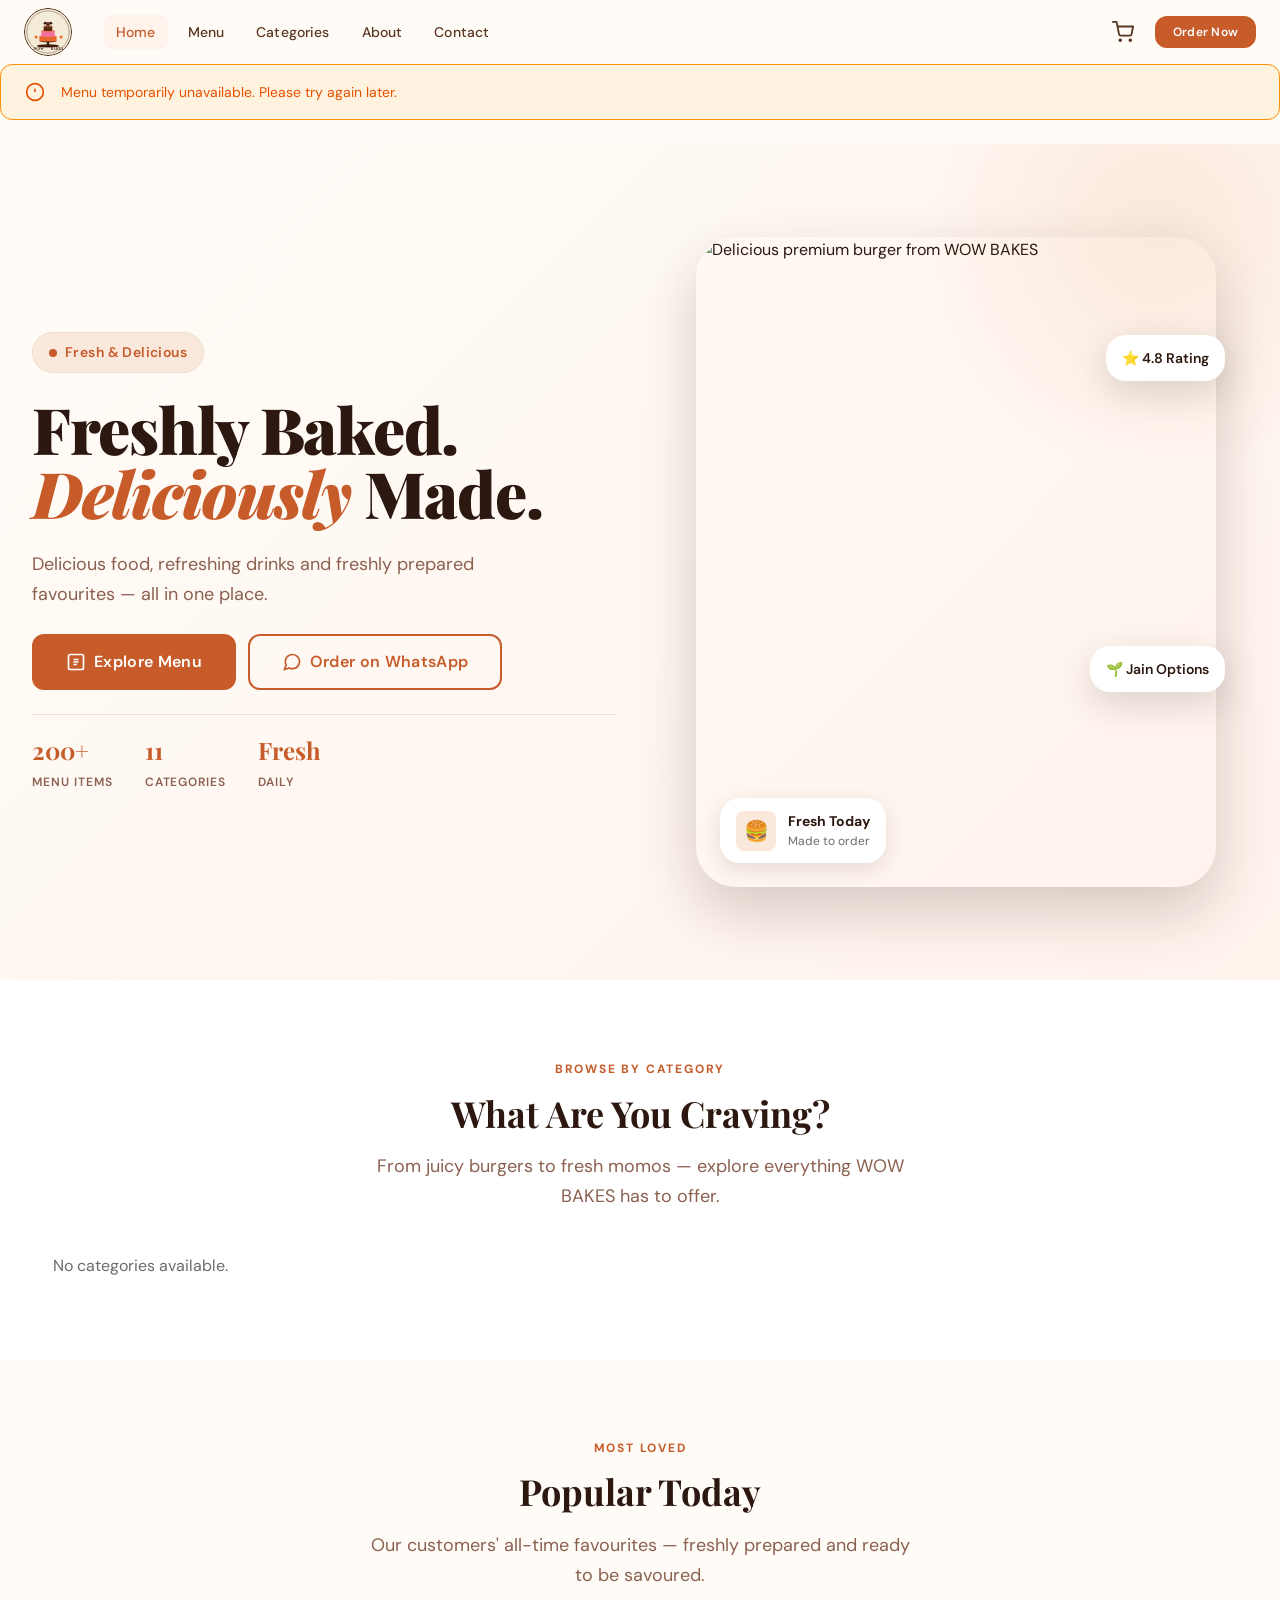
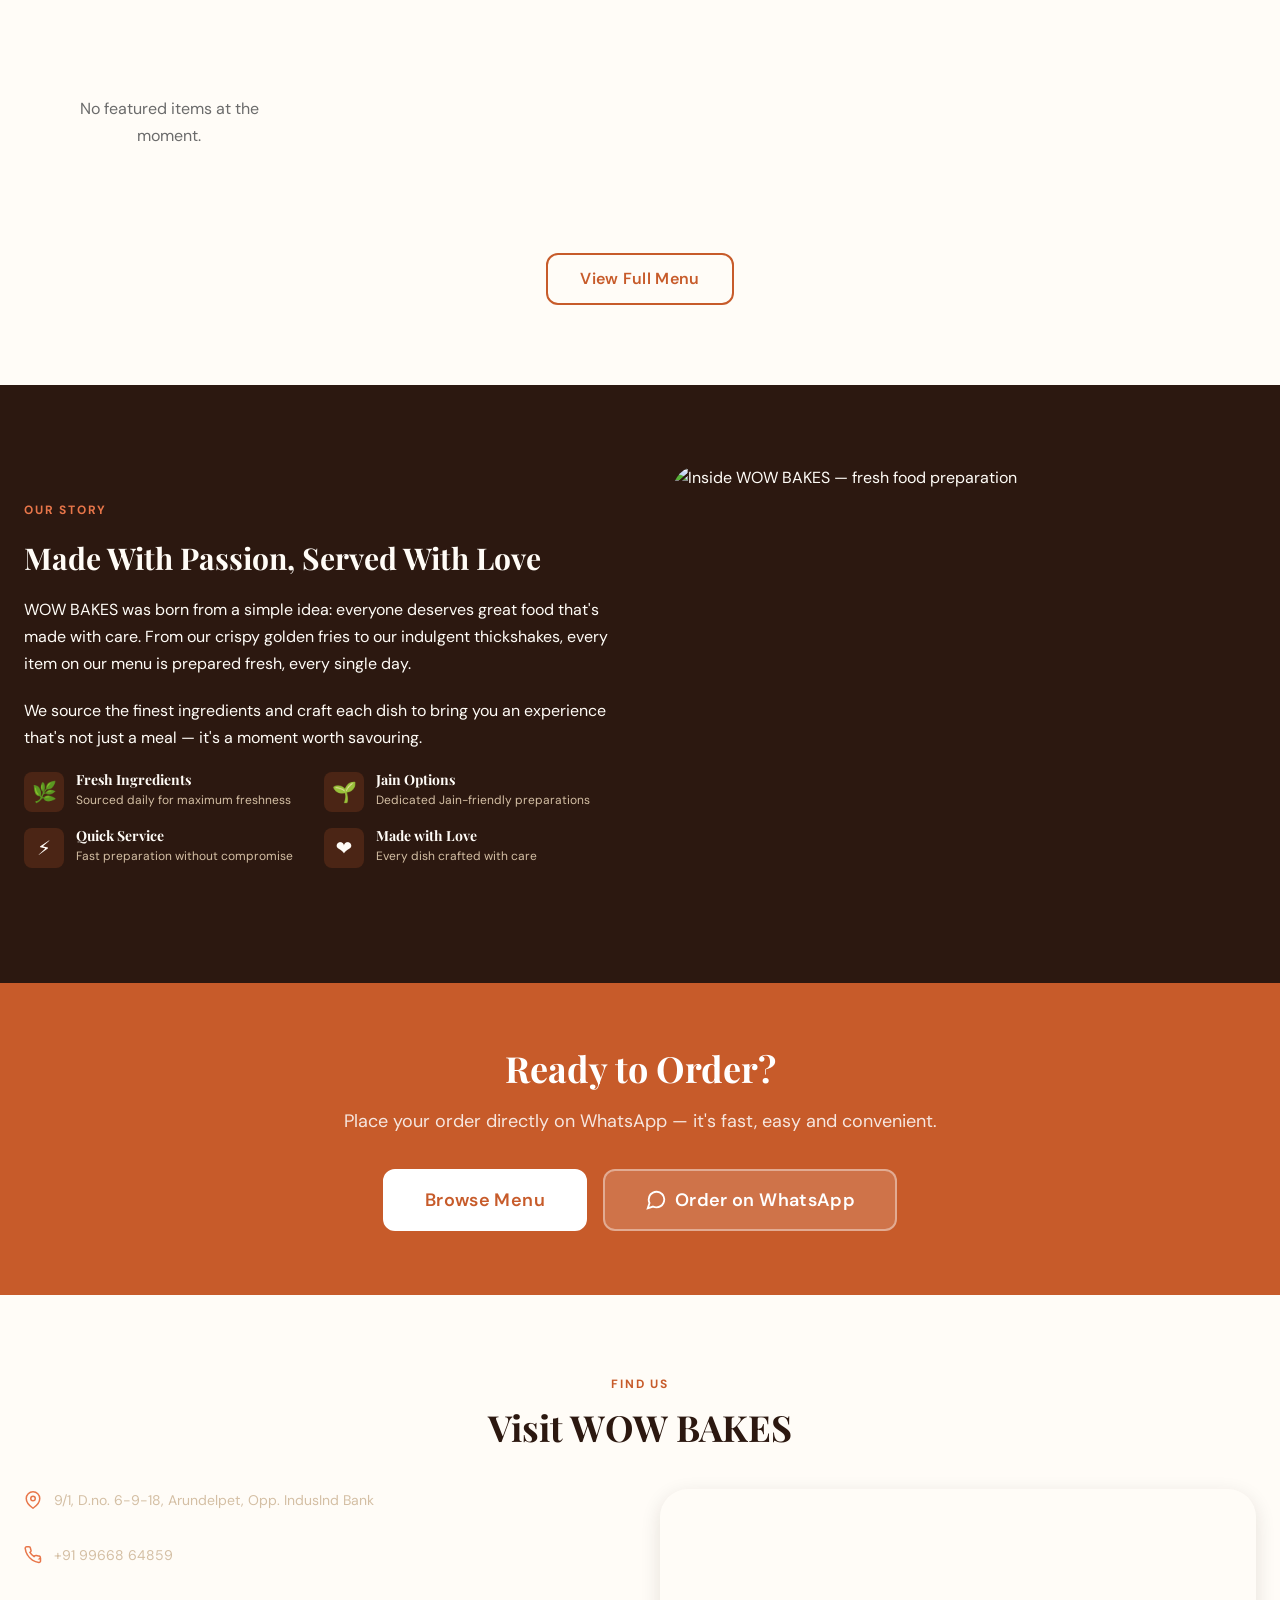
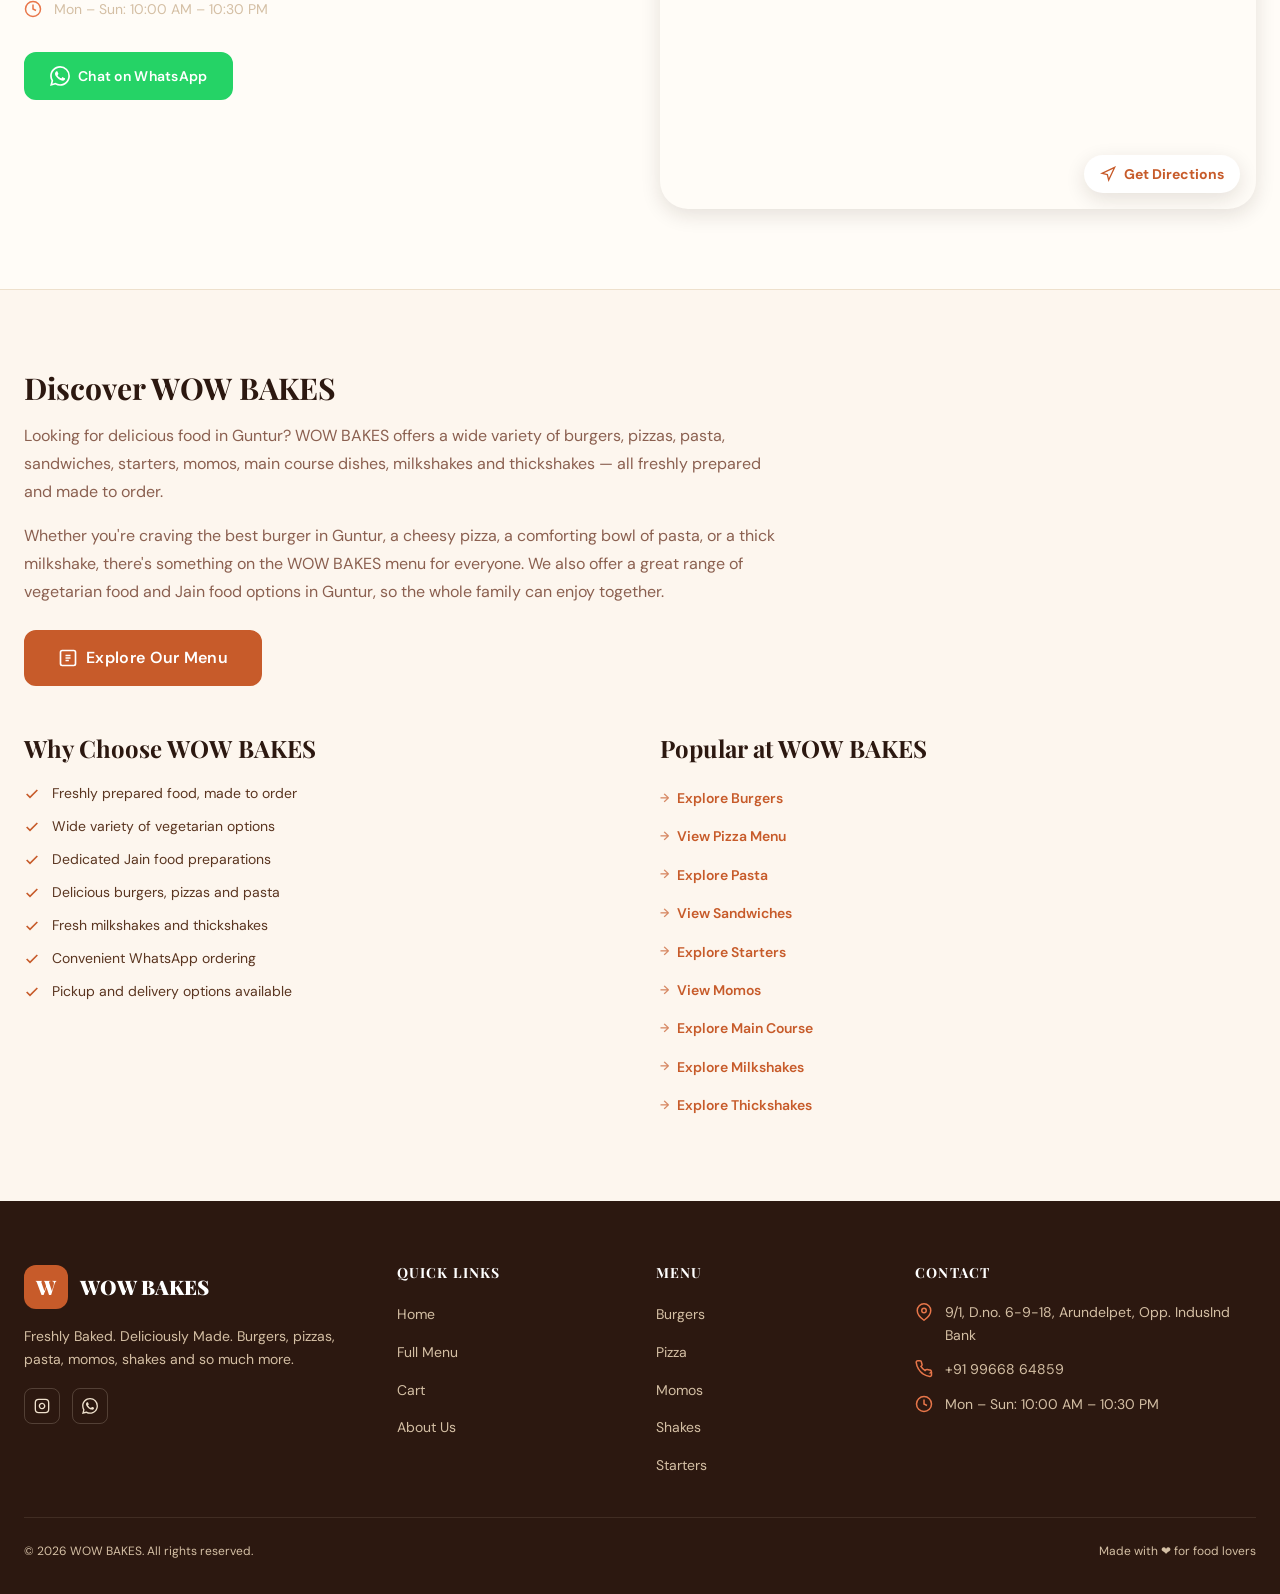
==== commit 46545749: "Integrate Google Maps embed for WOW BAKES location - Replace placeholder map div with live Google Ma" ====
--- a/index.html
+++ b/index.html
@@ -54,8 +54,8 @@
     },
     "geo": {
       "@type": "GeoCoordinates",
-      "latitude": "16.3067",
-      "longitude": "80.4365"
+      "latitude": "16.3040652",
+      "longitude": "80.4384351"
     },
     "openingHoursSpecification": {
       "@type": "OpeningHoursSpecification",
@@ -374,13 +374,27 @@
               Chat on WhatsApp
             </a>
           </div>
-          <div class="reveal reveal-delay-2" style="border-radius:var(--radius-xl); overflow:hidden; height:300px; background:var(--grey-light); display:flex; align-items:center; justify-content:center; color:var(--grey-text);">
-            <!-- Replace with Google Maps embed -->
-            <div style="text-align:center; padding: 2rem;">
-              <div style="font-size:40px; margin-bottom:1rem;">📍</div>
-              <p style="color:var(--grey-text);">Map coming soon</p>
-              <p style="font-size:0.8rem; color:var(--grey-text); margin-top:0.5rem;">Add Google Maps embed in index.html</p>
-            </div>
+          <div class="contact-map-wrap reveal reveal-delay-2">
+            <iframe
+              src="https://www.google.com/maps/embed?pb=!1m18!1m12!1m3!1d3829.4!2d80.4384351!3d16.3040652!2m3!1f0!2f0!3f0!3m2!1i1024!2i768!4f13.1!3m3!1m2!1s0x3a4a75ae02f1e5cd%3A0x58f1f8e0e0b3f318!2sWOW%20BAKES%20(MINI%20CAKE%20STUDIO)!5e0!3m2!1sen!2sin!4v1"
+              width="100%"
+              height="100%"
+              style="border:0;"
+              allowfullscreen=""
+              loading="lazy"
+              referrerpolicy="no-referrer-when-downgrade"
+              title="WOW BAKES location on Google Maps"
+            ></iframe>
+            <a
+              href="https://www.google.com/maps/place/WOW+BAKES+(MINI+CAKE+STUDIO)/@16.3040652,80.4384351,17z"
+              target="_blank"
+              rel="noopener noreferrer"
+              class="contact-map-directions"
+              aria-label="Get directions to WOW BAKES on Google Maps"
+            >
+              <svg width="16" height="16" viewBox="0 0 24 24" fill="none" stroke="currentColor" stroke-width="2" aria-hidden="true"><polygon points="3 11 22 2 13 21 11 13 3 11"/></svg>
+              Get Directions
+            </a>
           </div>
         </div>
       </div>
--- a/css/style.css
+++ b/css/style.css
@@ -971,6 +971,45 @@
   color: var(--orange-light);
 }
 
+/* Contact map */
+.contact-map-wrap {
+  position: relative;
+  border-radius: var(--radius-xl);
+  overflow: hidden;
+  height: 320px;
+  box-shadow: var(--shadow-md);
+}
+
+.contact-map-wrap iframe {
+  display: block;
+  width: 100%;
+  height: 100%;
+  border: 0;
+}
+
+.contact-map-directions {
+  position: absolute;
+  bottom: var(--space-4);
+  right: var(--space-4);
+  display: inline-flex;
+  align-items: center;
+  gap: var(--space-2);
+  background: var(--white);
+  color: var(--burnt-orange);
+  font-size: var(--text-sm);
+  font-weight: 700;
+  padding: var(--space-2) var(--space-4);
+  border-radius: var(--radius-pill);
+  box-shadow: var(--shadow-md);
+  text-decoration: none;
+  transition: var(--t-base);
+}
+
+.contact-map-directions:hover {
+  background: var(--burnt-orange);
+  color: var(--white);
+}
+
 .footer-divider {
   height: 1px;
   background: rgba(238, 224, 204, 0.1);
--- a/css/responsive.css
+++ b/css/responsive.css
@@ -147,6 +147,11 @@
   /* Contact section: single column */
   #contact .container > div {
     grid-template-columns: 1fr !important;
+  }
+
+  /* Map: shorter on mobile */
+  .contact-map-wrap {
+    height: 240px;
   }
 
   /* Cart page: single column */
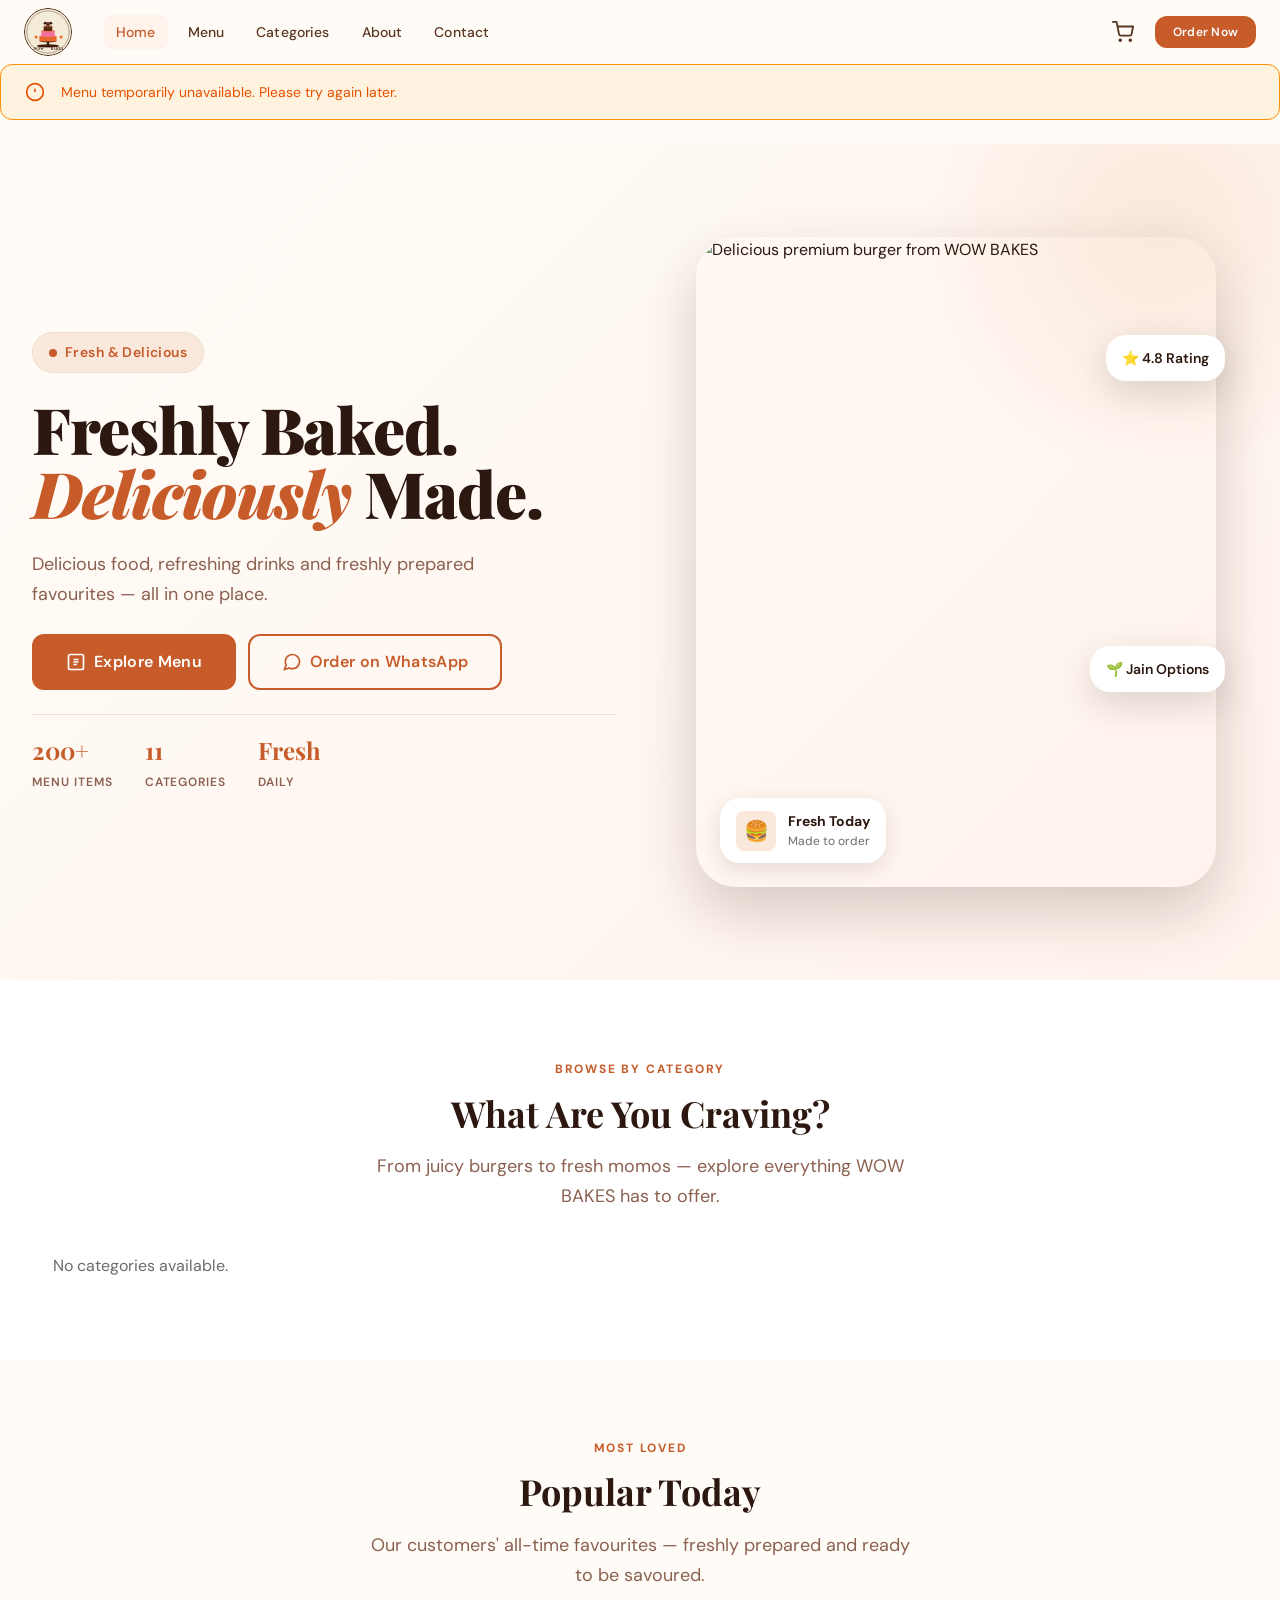
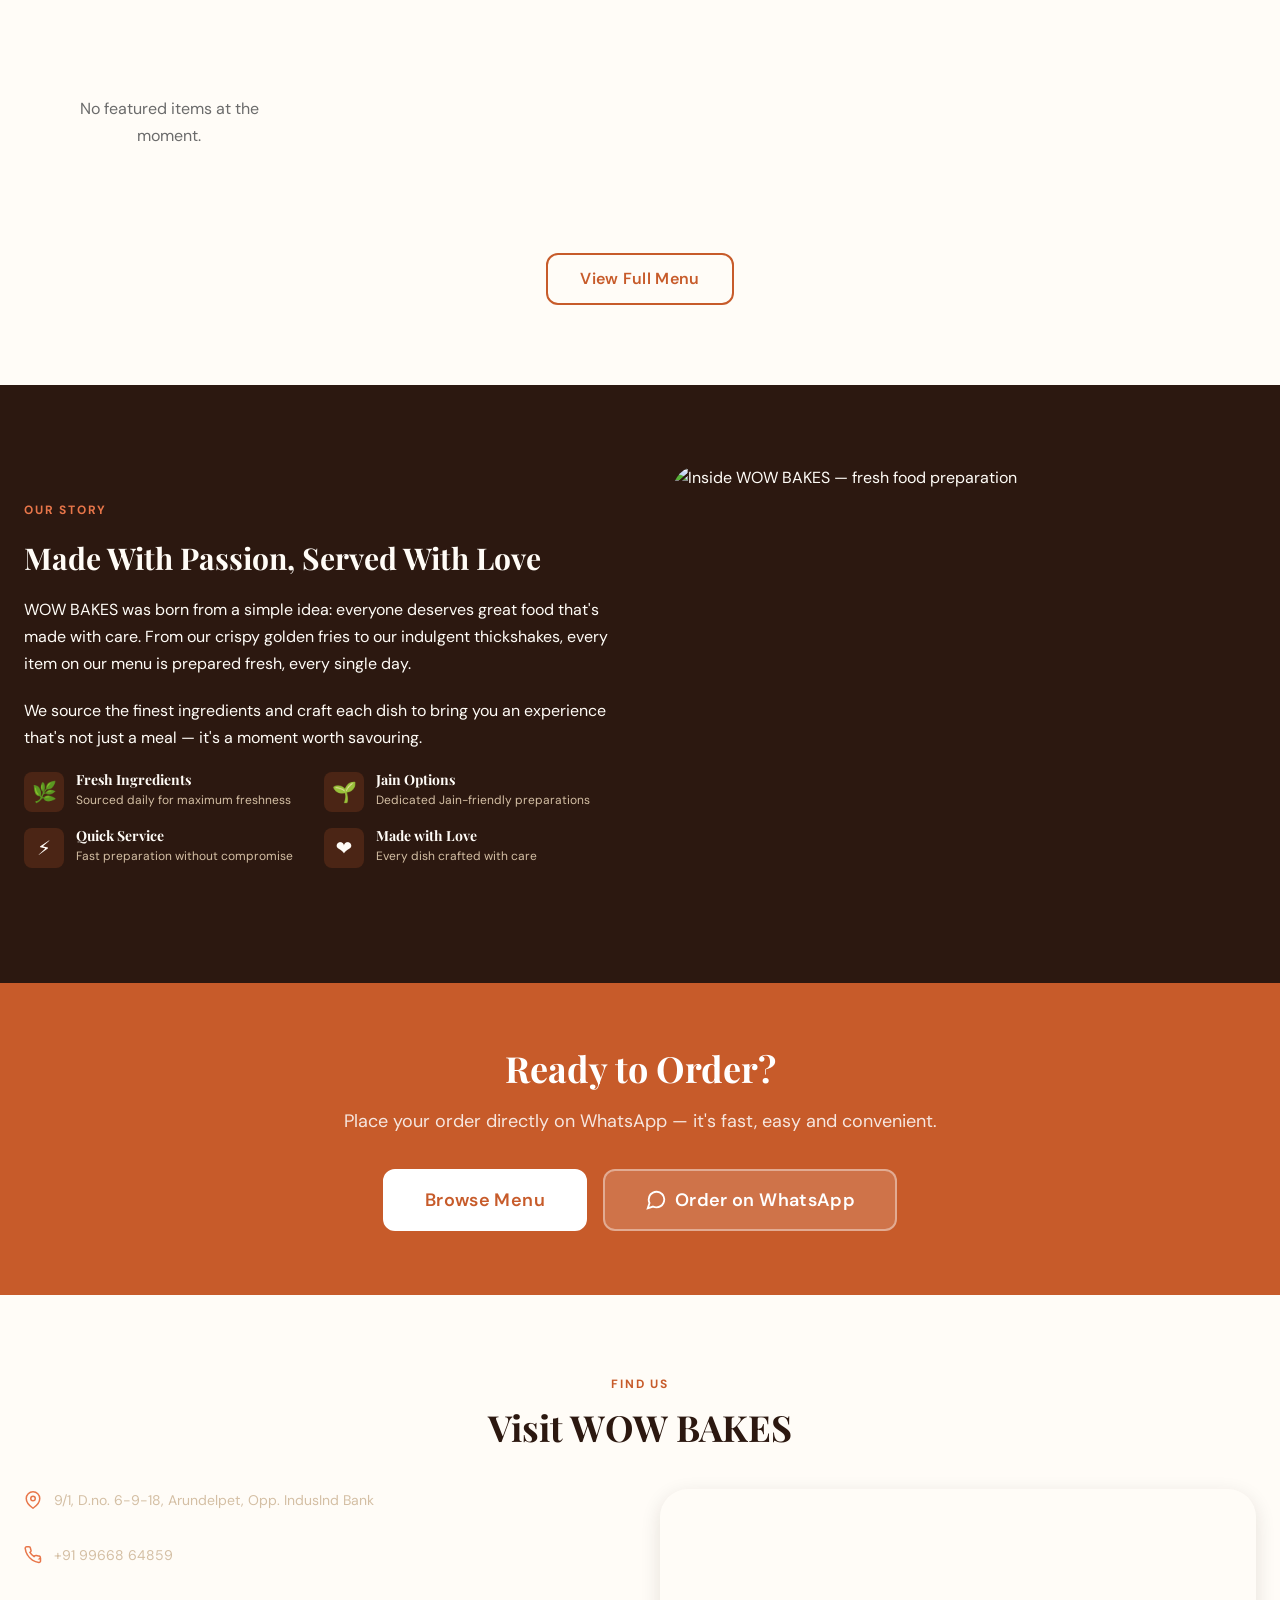
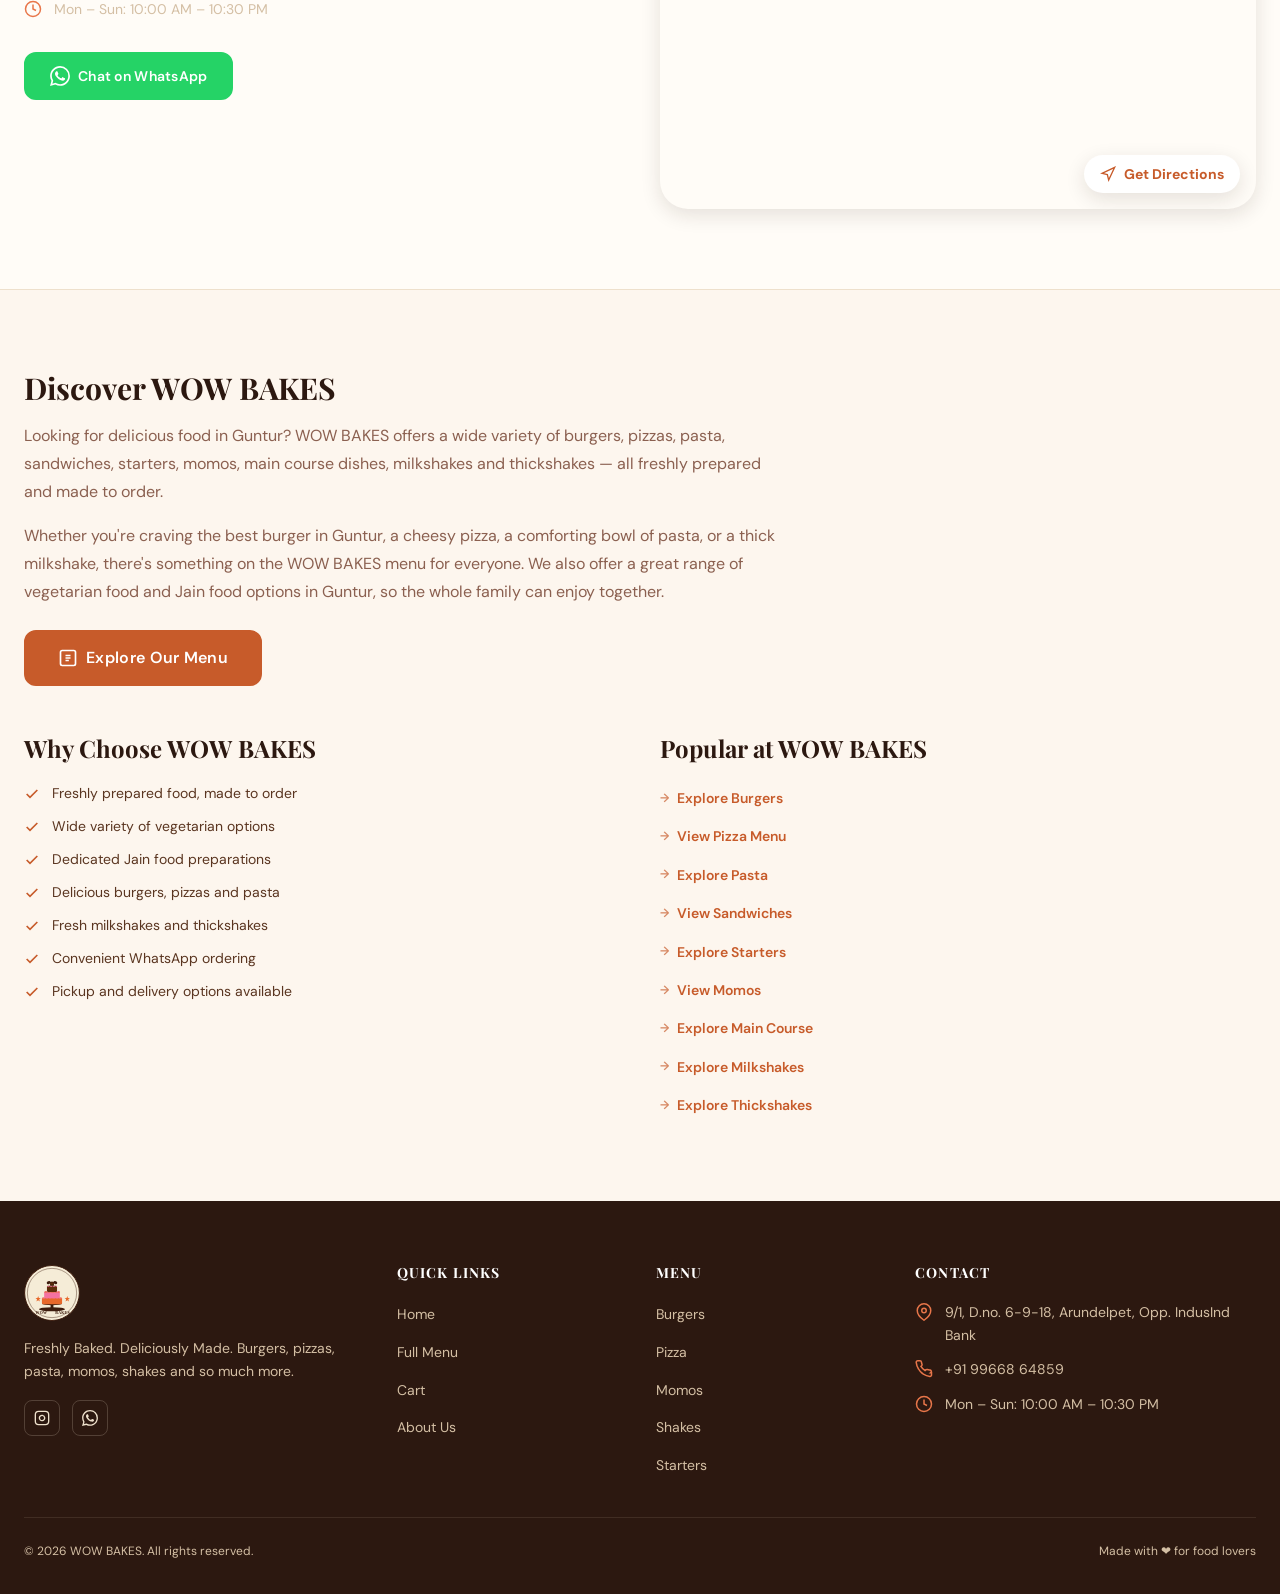
==== commit 69e479cb: "Fix footer logo: replace letter mark with logo.svg image" ====
--- a/index.html
+++ b/index.html
@@ -495,8 +495,7 @@
       <div class="footer-grid">
         <div class="footer-brand">
           <div class="footer-logo">
-            <div class="footer-logo-mark" aria-hidden="true">W</div>
-            <span class="footer-logo-name">WOW BAKES</span>
+            <img src="assets/logo/logo.svg" alt="WOW BAKES" class="footer-logo-img">
           </div>
           <p class="footer-description">
             Freshly Baked. Deliciously Made. Burgers, pizzas, pasta, momos, shakes and so much more.
--- a/css/style.css
+++ b/css/style.css
@@ -880,25 +880,12 @@
   gap: var(--space-3);
 }
 
-.footer-logo-mark {
-  width: 44px;
-  height: 44px;
-  background: var(--burnt-orange);
-  border-radius: var(--radius-md);
-  display: flex;
-  align-items: center;
-  justify-content: center;
-  color: var(--white);
-  font-family: var(--font-display);
-  font-weight: 900;
-  font-size: var(--text-xl);
-}
-
-.footer-logo-name {
-  font-family: var(--font-display);
-  font-weight: 900;
-  font-size: var(--text-xl);
-  color: var(--white);
+.footer-logo-img {
+  height: 56px;
+  width: 56px;
+  object-fit: contain;
+  border-radius: 50%;
+  display: block;
 }
 
 .footer-description {
